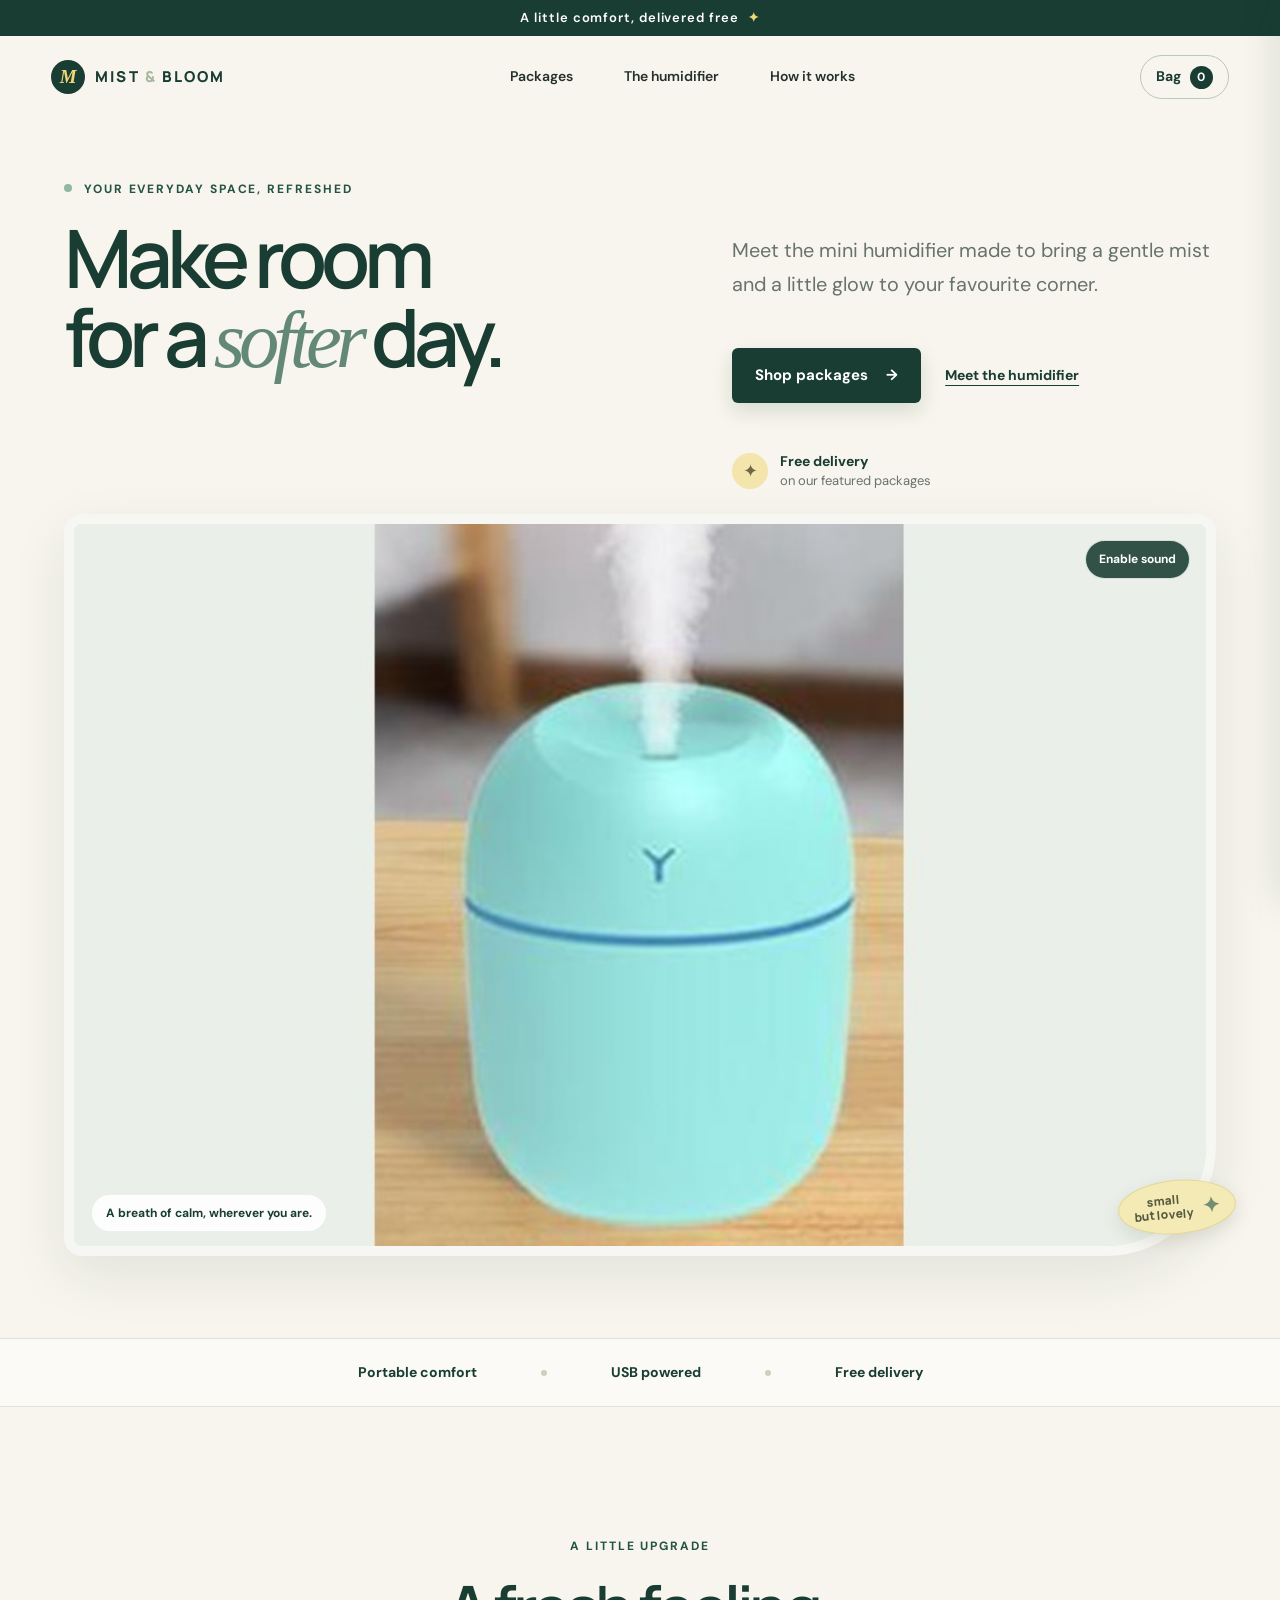
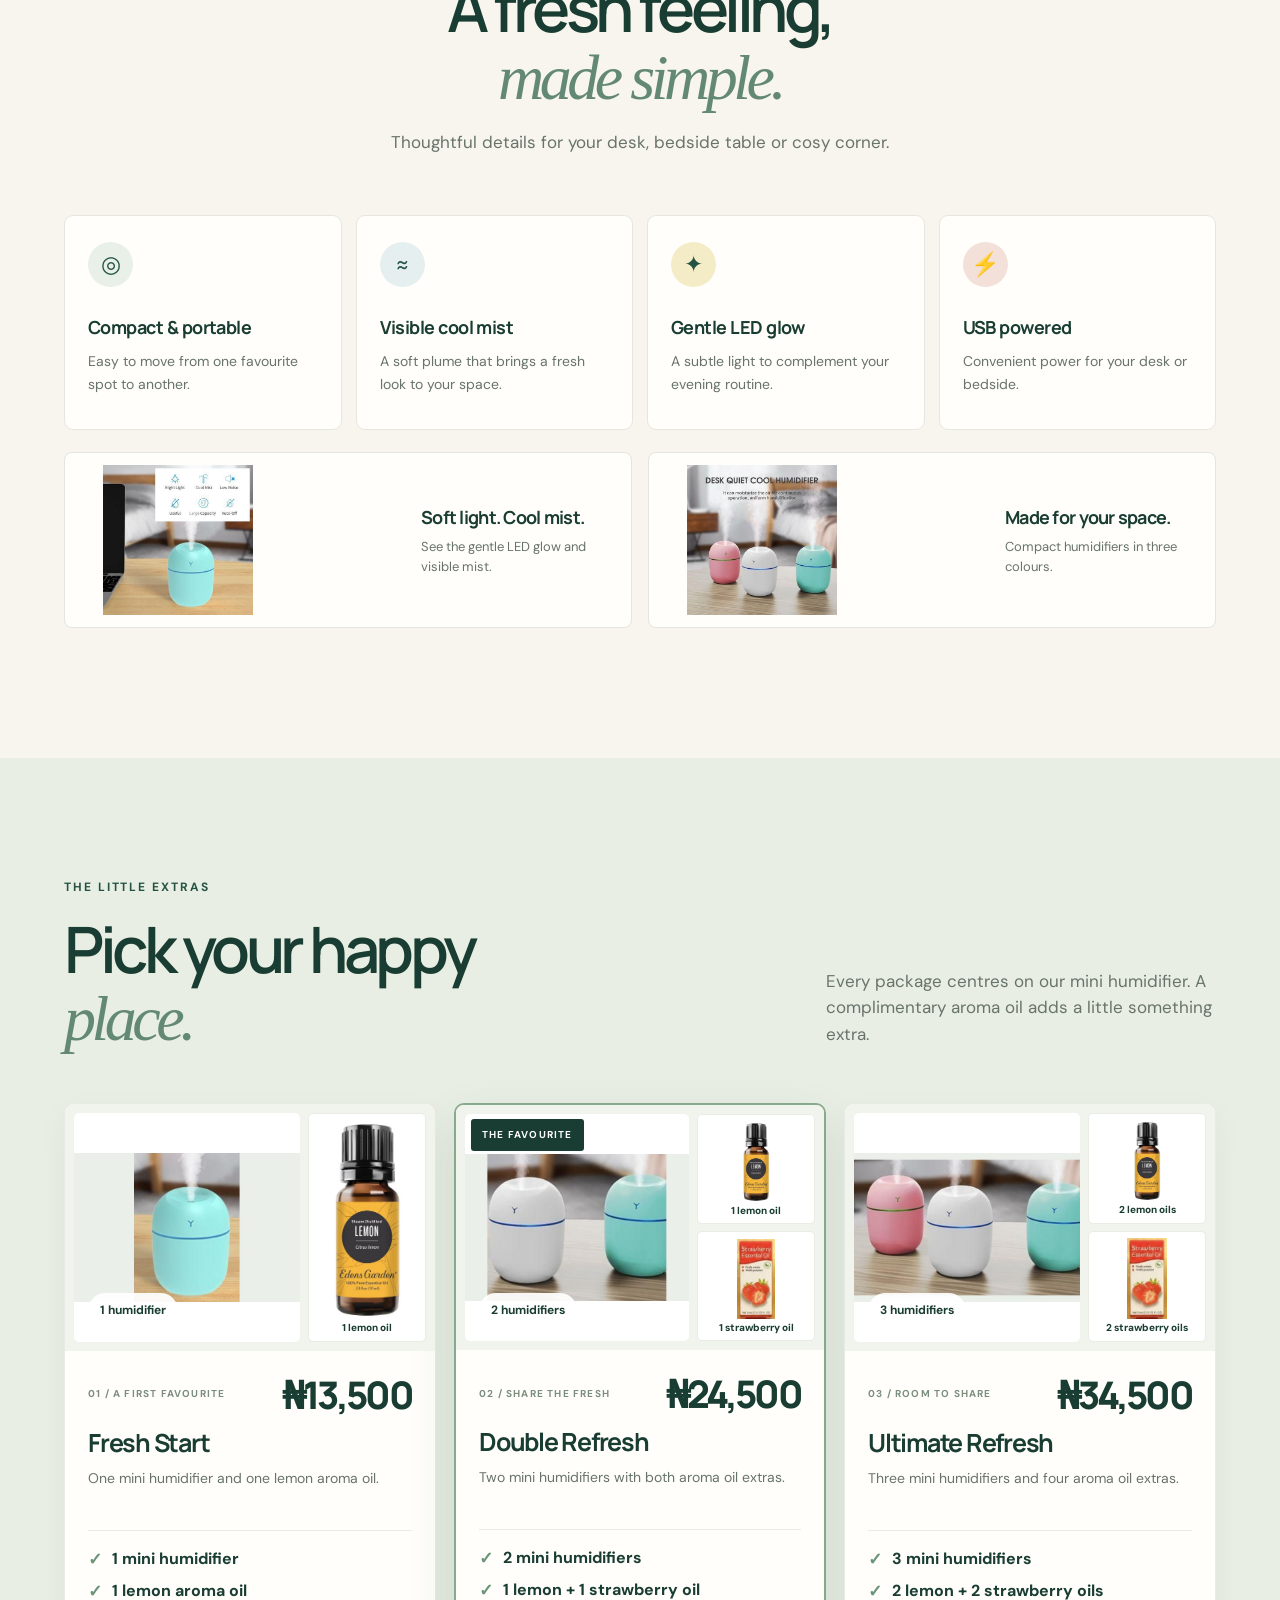
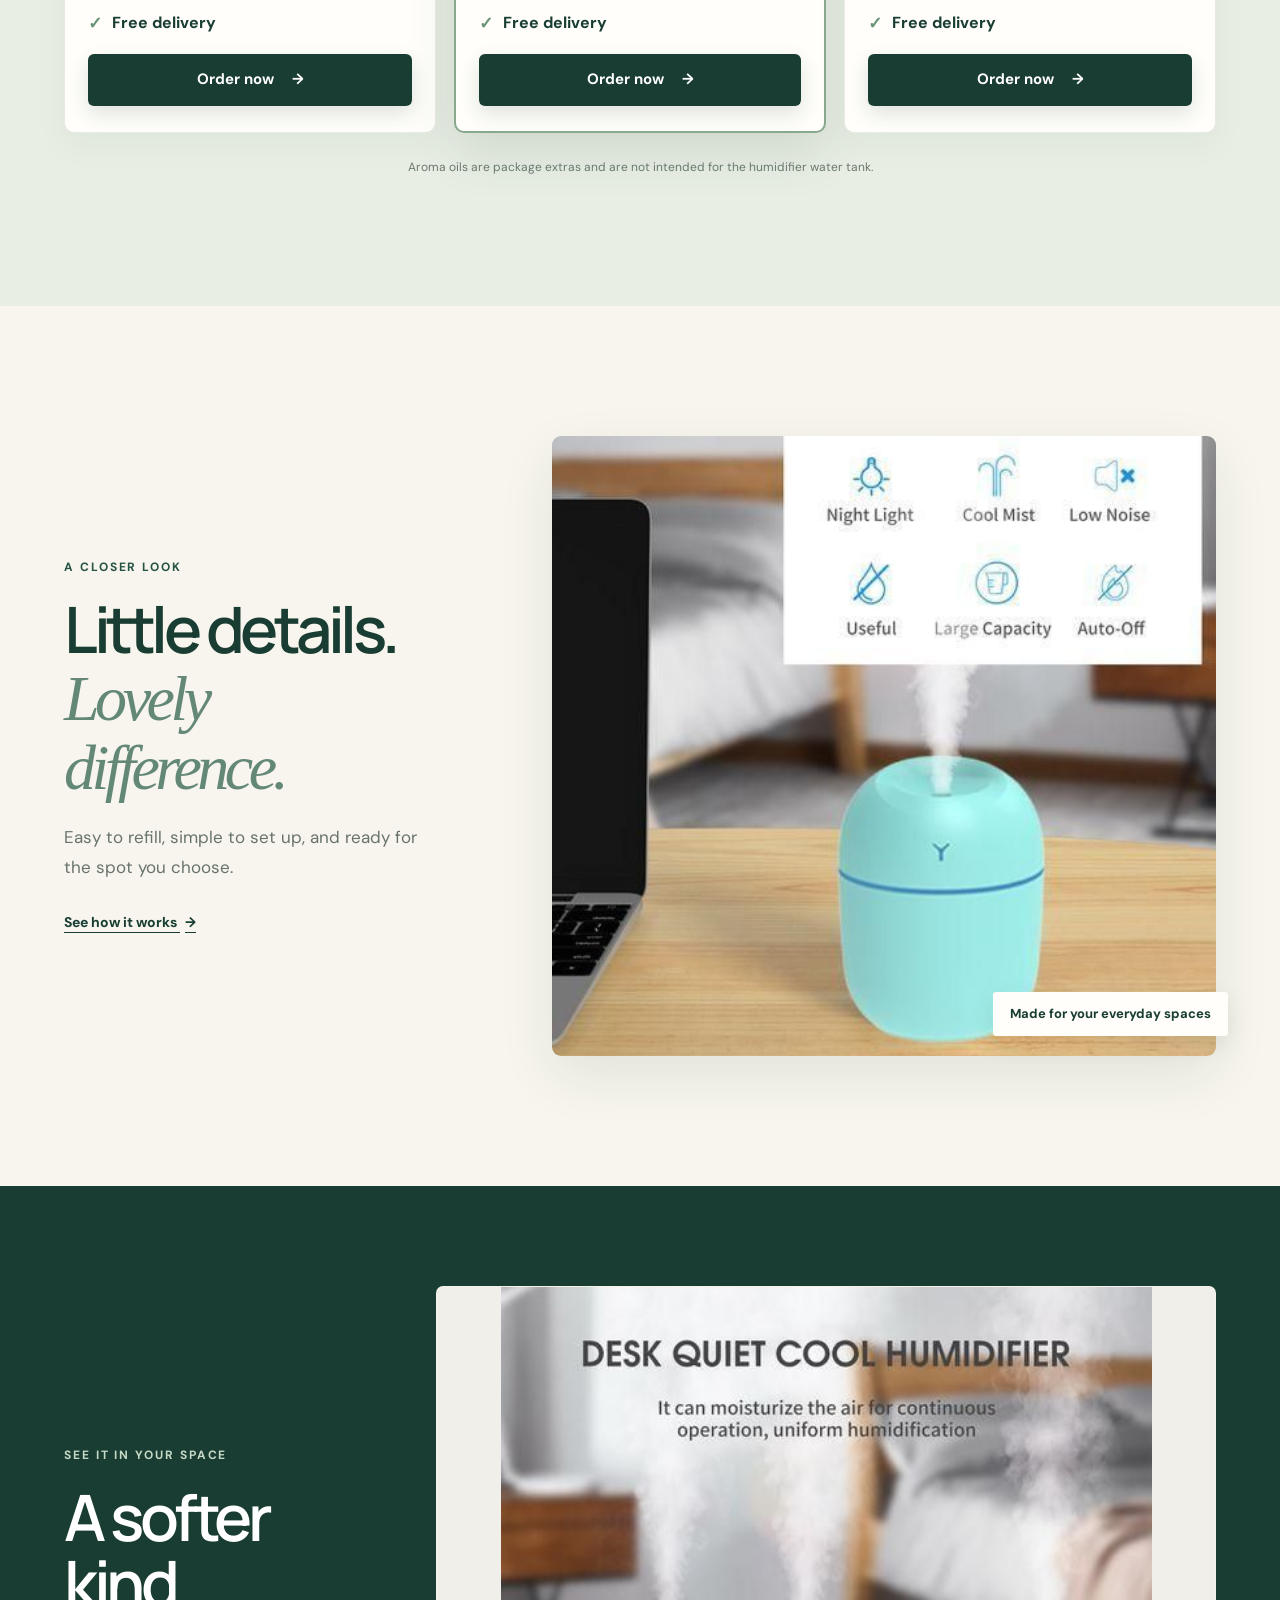
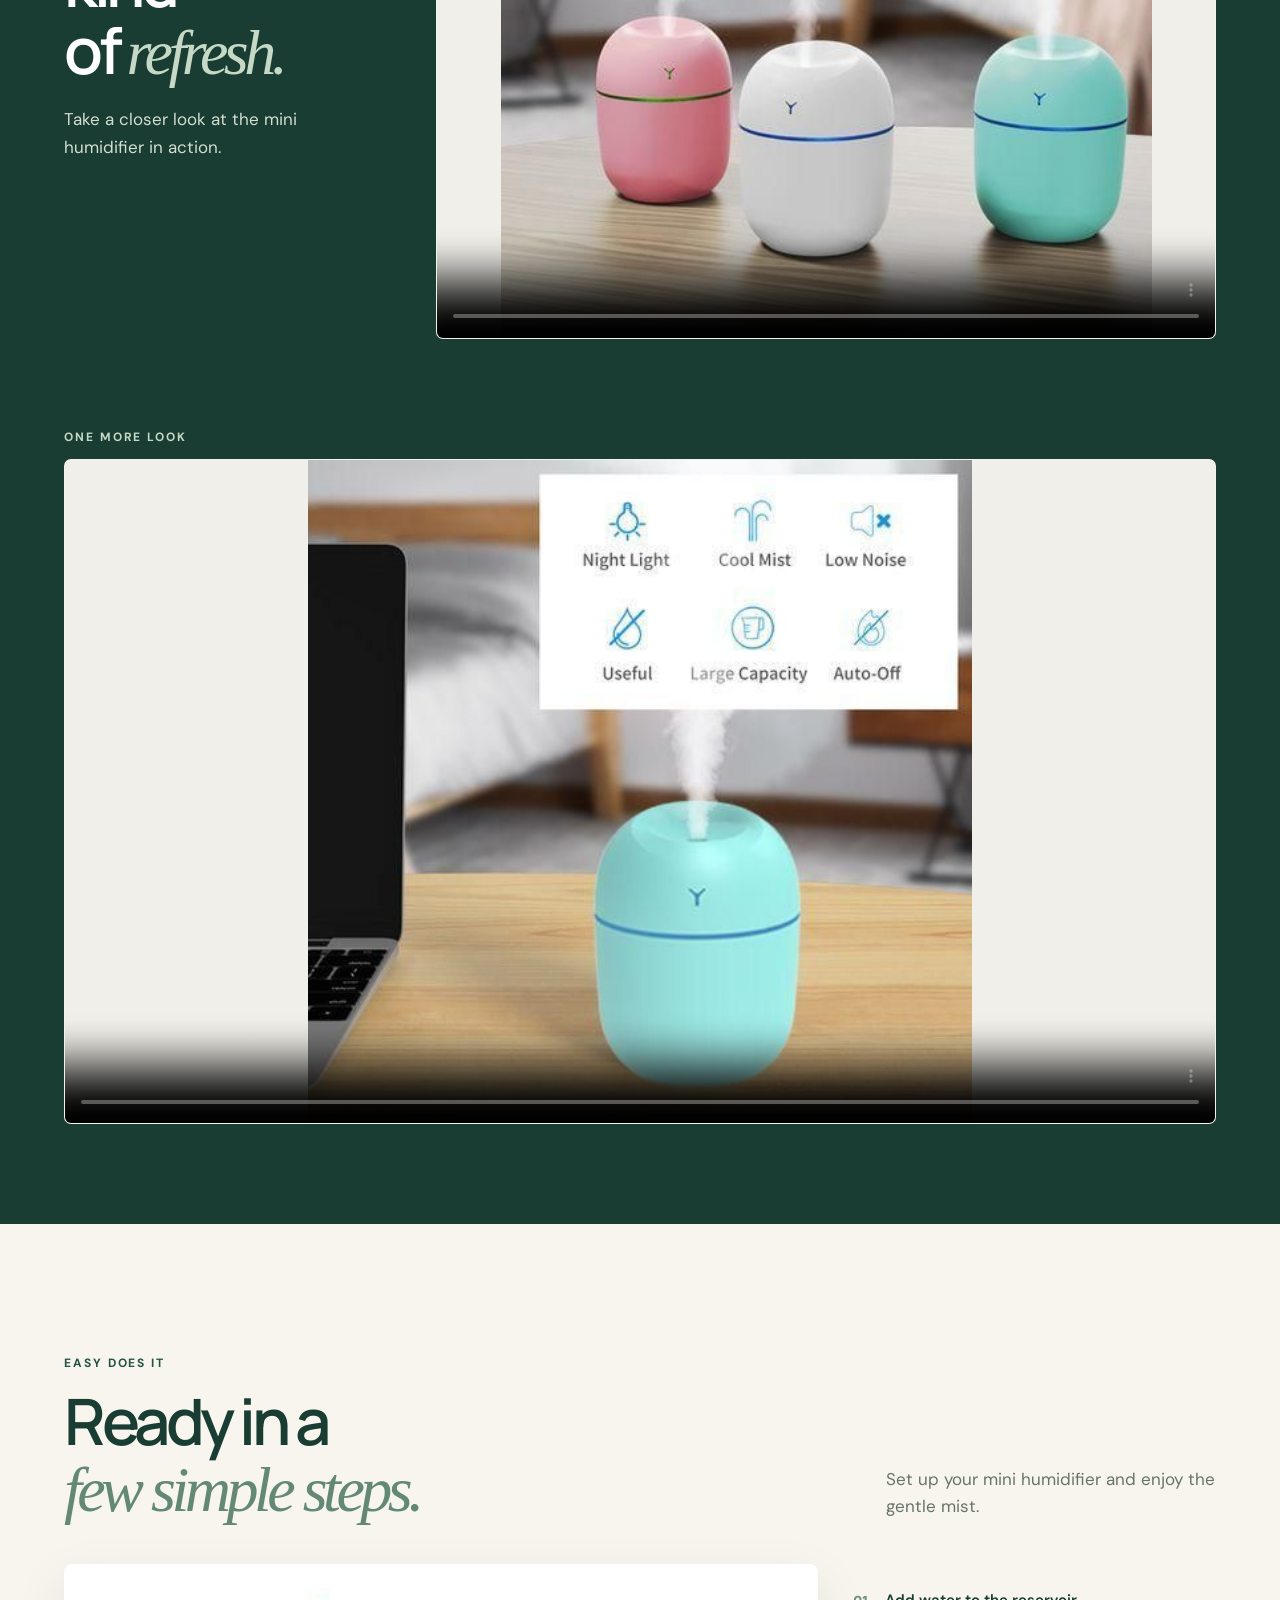
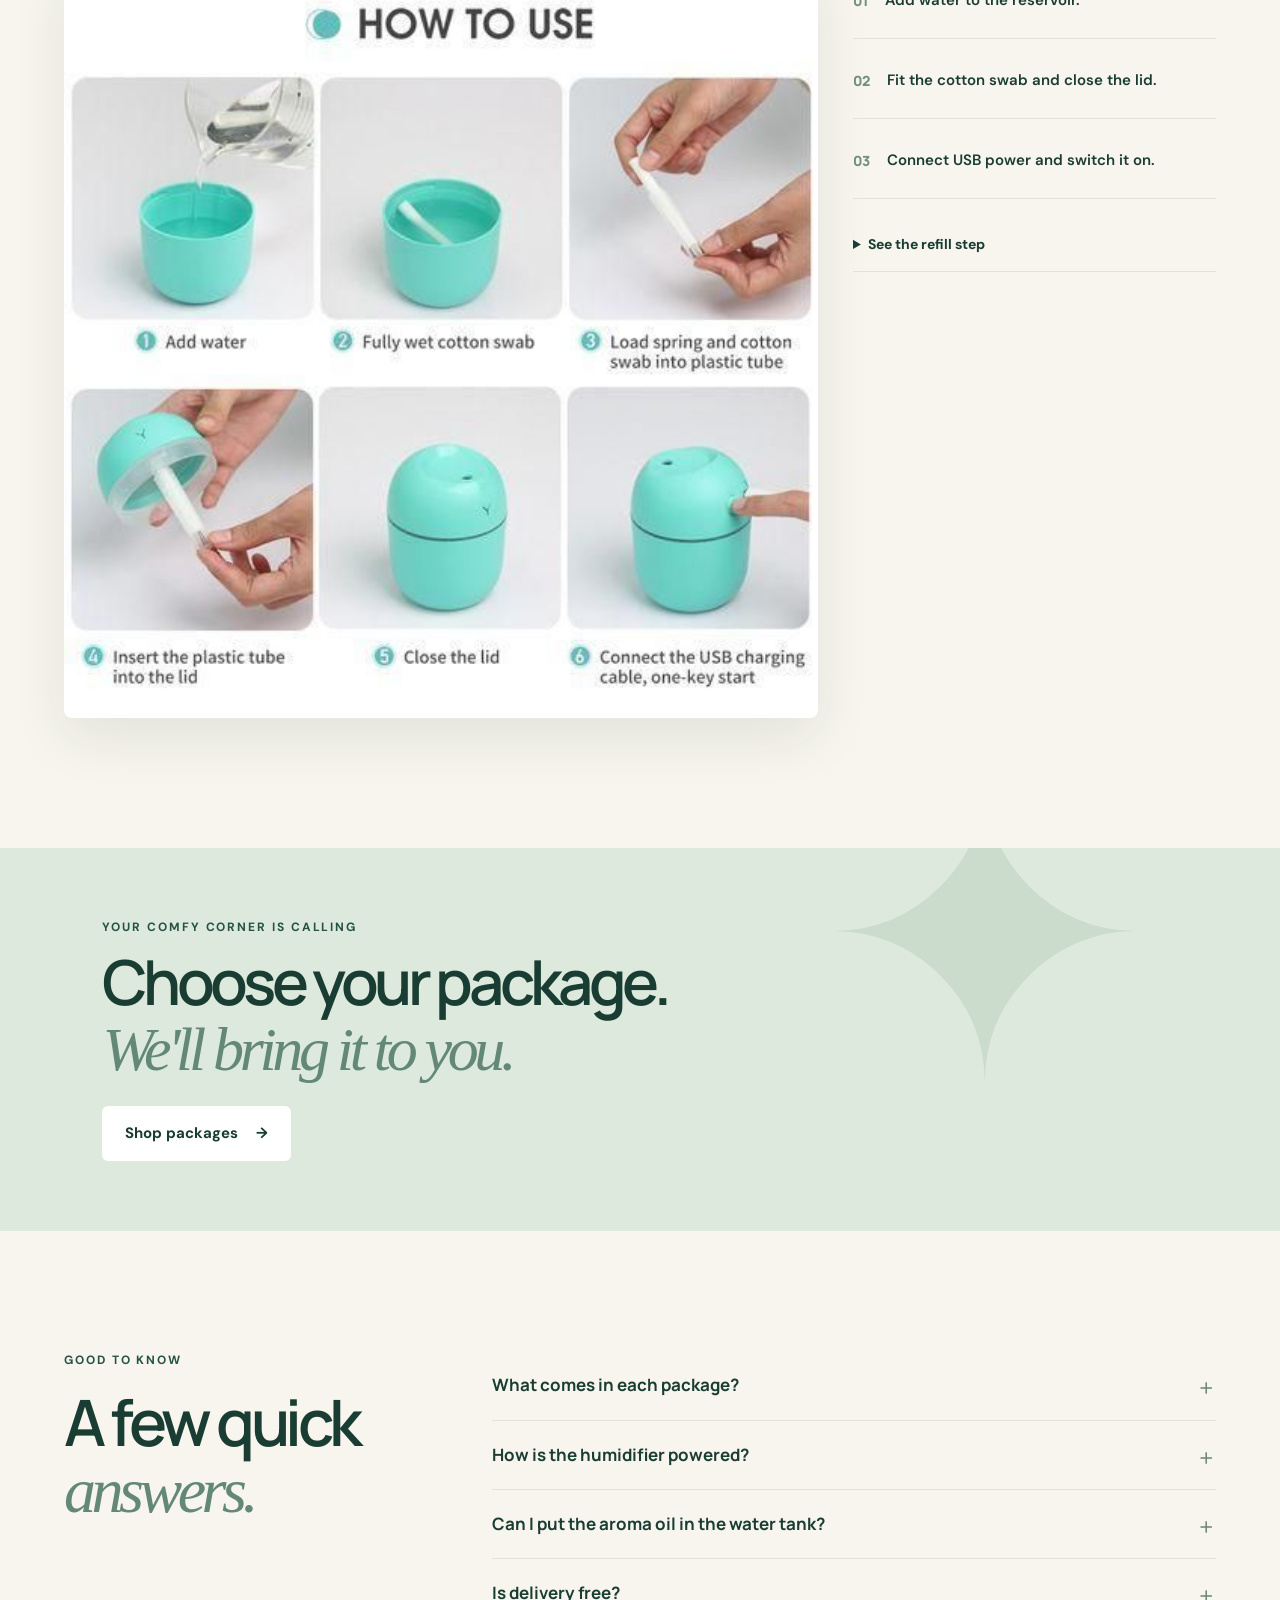
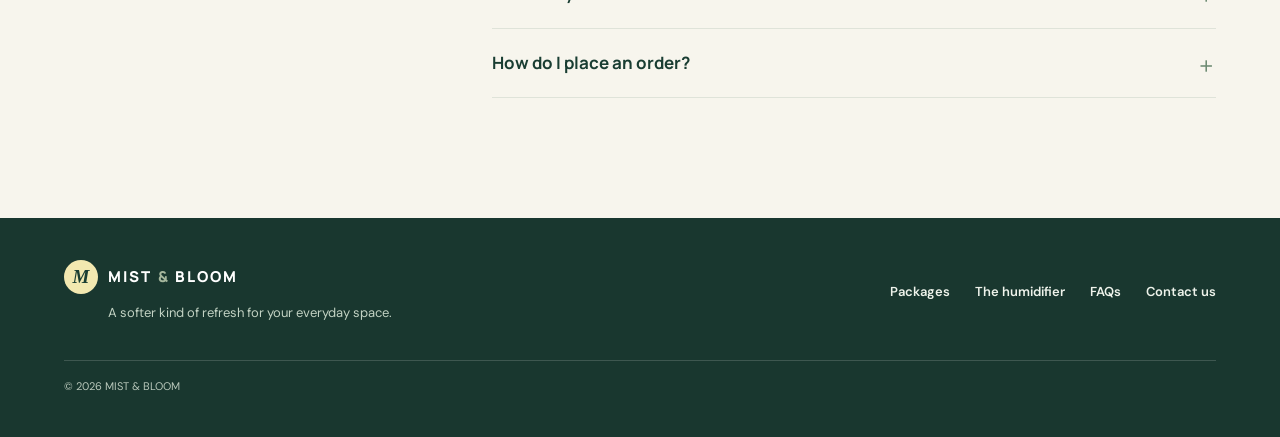
==== index.html @ 25296758 "update" ====
<!doctype html>
<html lang="en">
<head>
  <meta charset="utf-8">
  <meta name="viewport" content="width=device-width, initial-scale=1">
  <meta name="theme-color" content="#f7f5ed">
  <meta name="description" content="Bring a little more comfort to your space with the MIST & BLOOM portable mini humidifier. Free delivery on our featured packages.">
  <title>MIST & BLOOM | A softer kind of refresh</title>
  <link rel="preconnect" href="https://fonts.googleapis.com">
  <link rel="preconnect" href="https://fonts.gstatic.com" crossorigin>
  <link href="https://fonts.googleapis.com/css2?family=DM+Sans:wght@400;500;600;700&family=Manrope:wght@400;500;600;700;800&display=swap" rel="stylesheet">
  <link rel="stylesheet" href="style.css">
  <script src="script.js" defer></script>
</head>
<body>
  <div class="announcement">A little comfort, delivered free <span aria-hidden="true">&#10022;</span></div>
  <header class="site-header">
    <a class="brand" href="#home" aria-label="Mist and Bloom home"><span class="brand-mark" aria-hidden="true">M</span><span>MIST <i>&</i> BLOOM</span></a>
    <nav class="main-nav" aria-label="Main navigation">
      <a href="#packages">Packages</a><a href="#features">The humidifier</a><a href="#how-to">How it works</a>
    </nav>
    <button class="bag-button" type="button" data-open-cart aria-label="Open shopping bag">Bag <span class="bag-count">0</span></button>
  </header>

  <main id="home">
    <section class="hero section-wrap">
      <div class="hero-copy">
        <p class="eyebrow"><span class="eyebrow-dot"></span> YOUR EVERYDAY SPACE, REFRESHED</p>
        <h1>Make room<br>for a <em>softer</em> day.</h1>
        <p class="hero-lede">Meet the mini humidifier made to bring a gentle mist and a little glow to your favourite corner.</p>
        <div class="hero-actions"><a class="button button-dark" href="#packages">Shop packages <span aria-hidden="true">&#8594;</span></a><a class="text-link" href="#features">Meet the humidifier</a></div>
        <div class="hero-note"><span class="note-spark" aria-hidden="true">&#10022;</span><span><strong>Free delivery</strong><br>on our featured packages</span></div>
      </div>
      <div class="hero-media-wrap">
        <div class="video-frame hero-video-frame">
          <video class="hero-video" data-autoplay playsinline loop preload="metadata" poster="assets/products/package-one.jpg" aria-label="MIST and BLOOM mini humidifier in use">
            <source src="assets/products/humidifier.mp4" type="video/mp4">
          </video>
          <button class="sound-toggle" type="button" aria-label="Enable video sound" hidden>Enable sound</button>
          <span class="video-caption">A breath of calm, wherever you are.</span>
        </div>
        <div class="hero-stamp"><span>small<br>but lovely</span><b aria-hidden="true">&#10022;</b></div>
      </div>
    </section>

    <section class="trust-strip" aria-label="Store benefits"><span>Portable comfort</span><i></i><span>USB powered</span><i></i><span>Free delivery</span></section>

    <section class="section section-wrap benefits-section" id="features">
      <div class="section-heading"><p class="eyebrow">A LITTLE UPGRADE</p><h2>A fresh feeling,<br><em>made simple.</em></h2><p>Thoughtful details for your desk, bedside table or cosy corner.</p></div>
      <div class="benefit-grid">
        <article class="benefit-card"><span class="feature-icon" aria-hidden="true">&#9678;</span><h3>Compact & portable</h3><p>Easy to move from one favourite spot to another.</p></article>
        <article class="benefit-card"><span class="feature-icon mist-icon" aria-hidden="true">&#8776;</span><h3>Visible cool mist</h3><p>A soft plume that brings a fresh look to your space.</p></article>
        <article class="benefit-card"><span class="feature-icon" aria-hidden="true">&#10022;</span><h3>Gentle LED glow</h3><p>A subtle light to complement your evening routine.</p></article>
        <article class="benefit-card"><span class="feature-icon" aria-hidden="true">&#9889;</span><h3>USB powered</h3><p>Convenient power for your desk or bedside.</p></article>
      </div>
      <div class="feature-photo-grid">
        <figure class="feature-photo-card"><img src="assets/products/2.jpg" alt="Mini humidifier with night light and visible cool mist features" loading="lazy"><figcaption><strong>Soft light. Cool mist.</strong><span>See the gentle LED glow and visible mist.</span></figcaption></figure>
        <figure class="feature-photo-card"><img src="assets/products/5.jpg" alt="Three mini humidifiers in different colours producing mist" loading="lazy"><figcaption><strong>Made for your space.</strong><span>Compact humidifiers in three colours.</span></figcaption></figure>
      </div>
    </section>

    <section class="package-section" id="packages">
      <div class="section-wrap">
        <div class="package-heading"><div><p class="eyebrow">THE LITTLE EXTRAS</p><h2>Pick your happy<br><em>place.</em></h2></div><p>Every package centres on our mini humidifier. A complimentary aroma oil adds a little something extra.</p></div>
        <div class="package-grid">
          <article class="package-card">
            <div class="package-image bundle-visual bundle-fresh"><div class="humidifier-photo"><img src="assets/products/package-one.jpg" alt="One mini humidifier" loading="lazy"><span class="image-count">1 humidifier</span></div><div class="oil-extras"><figure class="oil-extra"><img src="assets/products/lemon-oil-crop.jpg" alt="Lemon aroma oil" loading="lazy"><figcaption>1 lemon oil</figcaption></figure></div></div>
            <div class="package-info"><div class="package-top"><span class="package-kicker">01 / A FIRST FAVOURITE</span><span class="package-price">&#8358;13,500</span></div><h3>Fresh Start</h3><p>One mini humidifier and one lemon aroma oil.</p><ul class="included-list"><li>1 mini humidifier</li><li>1 lemon aroma oil</li><li>Free delivery</li></ul><button class="button button-dark order-now" type="button" data-order="fresh">Order now <span aria-hidden="true">&#8594;</span></button></div>
          </article>
          <article class="package-card package-featured">
            <div class="package-image bundle-visual bundle-double"><div class="humidifier-photo"><img src="assets/products/package-two.jpg" alt="Two mini humidifiers" loading="lazy"><span class="image-count">2 humidifiers</span></div><div class="oil-extras"><figure class="oil-extra"><img src="assets/products/lemon-oil-crop.jpg" alt="Lemon aroma oil" loading="lazy"><figcaption>1 lemon oil</figcaption></figure><figure class="oil-extra"><img src="assets/products/strawberry-oil-crop.jpg" alt="Strawberry aroma oil" loading="lazy"><figcaption>1 strawberry oil</figcaption></figure></div><span class="popular-label">THE FAVOURITE</span></div>
            <div class="package-info"><div class="package-top"><span class="package-kicker">02 / SHARE THE FRESH</span><span class="package-price">&#8358;24,500</span></div><h3>Double Refresh</h3><p>Two mini humidifiers with both aroma oil extras.</p><ul class="included-list"><li>2 mini humidifiers</li><li>1 lemon + 1 strawberry oil</li><li>Free delivery</li></ul><button class="button button-dark order-now" type="button" data-order="double">Order now <span aria-hidden="true">&#8594;</span></button></div>
          </article>
          <article class="package-card">
            <div class="package-image bundle-visual bundle-ultimate"><div class="humidifier-photo"><img src="assets/products/package-three.jpg" alt="Three mini humidifiers" loading="lazy"><span class="image-count">3 humidifiers</span></div><div class="oil-extras"><figure class="oil-extra"><img src="assets/products/lemon-oil-crop.jpg" alt="Lemon aroma oil" loading="lazy"><figcaption>2 lemon oils</figcaption></figure><figure class="oil-extra"><img src="assets/products/strawberry-oil-crop.jpg" alt="Strawberry aroma oil" loading="lazy"><figcaption>2 strawberry oils</figcaption></figure></div></div>
            <div class="package-info"><div class="package-top"><span class="package-kicker">03 / ROOM TO SHARE</span><span class="package-price">&#8358;34,500</span></div><h3>Ultimate Refresh</h3><p>Three mini humidifiers and four aroma oil extras.</p><ul class="included-list"><li>3 mini humidifiers</li><li>2 lemon + 2 strawberry oils</li><li>Free delivery</li></ul><button class="button button-dark order-now" type="button" data-order="ultimate">Order now <span aria-hidden="true">&#8594;</span></button></div>
          </article>
        </div>
        <p class="package-footnote">Aroma oils are package extras and are not intended for the humidifier water tank.</p>
      </div>
    </section>

    <section class="showcase-section section-wrap">
      <div class="showcase-copy"><p class="eyebrow">A CLOSER LOOK</p><h2>Little details.<br><em>Lovely difference.</em></h2><p>Easy to refill, simple to set up, and ready for the spot you choose.</p><a href="#how-to" class="text-link">See how it works <span aria-hidden="true">&#8594;</span></a></div>
      <figure class="showcase-photo"><img src="assets/products/2.jpg" alt="Mini humidifier producing a gentle mist on a desk" loading="lazy"><figcaption>Made for your everyday spaces</figcaption></figure>
    </section>

    <section class="video-section">
      <div class="section-wrap video-section-inner"><div class="video-section-copy"><p class="eyebrow">SEE IT IN YOUR SPACE</p><h2>A softer kind<br>of <em>refresh.</em></h2><p>Take a closer look at the mini humidifier in action.</p></div><div class="video-frame demo-frame"><video data-autoplay playsinline controls preload="metadata" poster="assets/products/5.jpg" aria-label="Mini humidifier demonstration"><source src="assets/products/humid2.mp4" type="video/mp4"></video><button class="sound-toggle" type="button" aria-label="Enable video sound" hidden>Enable sound</button></div>
        <div class="video-extra"><p class="eyebrow">ONE MORE LOOK</p><div class="video-frame extra-demo-frame"><video data-autoplay playsinline controls preload="metadata" poster="assets/products/2.jpg" aria-label="Another view of the mini humidifier"><source src="assets/products/humid3.mp4" type="video/mp4"></video><button class="sound-toggle" type="button" aria-label="Enable video sound" hidden>Enable sound</button></div></div>
      </div>
    </section>

    <section class="how-section section-wrap" id="how-to">
      <div class="how-heading"><p class="eyebrow">EASY DOES IT</p><h2>Ready in a<br><em>few simple steps.</em></h2><p>Set up your mini humidifier and enjoy the gentle mist.</p></div>
      <div class="how-content"><img src="assets/products/7.jpg" alt="Illustrated steps for filling and setting up the mini humidifier" loading="lazy"><div class="how-notes"><div><span>01</span><p>Add water to the reservoir.</p></div><div><span>02</span><p>Fit the cotton swab and close the lid.</p></div><div><span>03</span><p>Connect USB power and switch it on.</p></div><details><summary>See the refill step</summary><img src="assets/products/4.jpg" alt="Pouring water into the humidifier reservoir" loading="lazy"></details></div></div>
    </section>

    <section class="last-call"><div><p class="eyebrow">YOUR COMFY CORNER IS CALLING</p><h2>Choose your package.<br><em>We'll bring it to you.</em></h2><a class="button button-light" href="#packages">Shop packages <span aria-hidden="true">&#8594;</span></a></div><span class="last-call-flower" aria-hidden="true">&#10022;</span></section>

    <section class="faq-section section-wrap" id="faq"><div class="faq-heading"><p class="eyebrow">GOOD TO KNOW</p><h2>A few quick<br><em>answers.</em></h2></div><div class="faq-list">
      <details><summary>What comes in each package?</summary><p>Each package includes the number of mini humidifiers and aroma oil extras listed with that offer.</p></details>
      <details><summary>How is the humidifier powered?</summary><p>The mini humidifier is USB powered. Use a compatible USB power source.</p></details>
      <details><summary>Can I put the aroma oil in the water tank?</summary><p>The oils are package extras. We have not confirmed that they are compatible with the humidifier tank, so do not add them to its water.</p></details>
      <details><summary>Is delivery free?</summary><p>Yes. Delivery is free for these packages. We will contact you to confirm your address and delivery arrangements.</p></details>
      <details><summary>How do I place an order?</summary><p>Choose a package, fill in the short order form and submit. Your email app will open a pre-filled message; press Send to email the order details to us.</p></details>
    </div></section>
  </main>

  <footer class="site-footer"><a class="brand footer-brand" href="#home"><span class="brand-mark" aria-hidden="true">M</span><span>MIST <i>&</i> BLOOM</span></a><p>A softer kind of refresh for your everyday space.</p><div class="footer-links"><a href="#packages">Packages</a><a href="#features">The humidifier</a><a href="#faq">FAQs</a><a href="mailto:abolarinwaibraheem@gmail.com">Contact us</a></div><small>&copy; <span id="year"></span> MIST & BLOOM</small></footer>

  <div class="drawer-backdrop" data-close-cart hidden></div>
  <aside class="cart-drawer" aria-labelledby="cart-title" aria-hidden="true">
    <div class="drawer-head"><div><p class="eyebrow">YOUR PICKS</p><h2 id="cart-title">Your bag</h2></div><button class="icon-button" type="button" data-close-cart aria-label="Close bag">&#10005;</button></div>
    <div class="cart-items" aria-live="polite"></div>
    <div class="empty-cart"><p>Your bag is ready for a little refresh.</p><a href="#packages" class="text-link" data-close-cart>Explore packages <span aria-hidden="true">&#8594;</span></a></div>
    <div class="cart-bottom"><div class="cart-total"><span>Subtotal</span><strong class="cart-subtotal">&#8358;0</strong></div><p>Free delivery on all packages.</p><button class="button button-dark checkout-button" type="button">Continue to order <span aria-hidden="true">&#8594;</span></button></div>
  </aside>

  <dialog class="checkout-dialog" aria-labelledby="checkout-title"><button class="icon-button dialog-close" type="button" data-close-checkout aria-label="Close order form">&#10005;</button>
    <div class="checkout-intro"><p class="eyebrow">JUST A FEW DETAILS</p><h2 id="checkout-title">Let's get it<br><em>to your door.</em></h2><p class="checkout-summary">Your selected packages will appear here.</p><p class="free-delivery-note">Free delivery</p></div>
    <form class="order-form">
      <div class="form-grid">
        <label>Full name<input name="name" autocomplete="name" required></label>
        <label>WhatsApp number<input name="whatsapp" type="tel" autocomplete="tel" inputmode="tel" required></label>
        <label>Alternative call number<input name="phone" type="tel" inputmode="tel" required></label>
        <label>State<input name="state" autocomplete="address-level1" required></label>
        <label class="full-field">Full delivery address<textarea name="address" rows="3" autocomplete="street-address" required></textarea></label>
        <label class="full-field">Preferred receiving date<select name="date" required><option value="">Choose a date</option></select></label>
      </div>
      <p class="form-note">Your date is a request. We'll contact you to confirm delivery arrangements.</p>
      <p class="form-error" role="alert"></p>
      <button class="button button-dark submit-order" type="submit">Submit order request <span aria-hidden="true">&#8594;</span></button>
      <p class="mail-note">Submitting opens a ready-to-send email to MIST & BLOOM.</p>
    </form>
    <div class="order-ready" hidden><span class="ready-mark" aria-hidden="true">&#10003;</span><h2>One last step.</h2><p>Your email app should open with your order details. Press <strong>Send</strong> to email your request to us.</p><a class="button button-dark email-fallback" href="mailto:abolarinwaibraheem@gmail.com">Open email draft</a><button class="text-button" type="button" data-close-checkout>Back to the store</button></div>
  </dialog>
</body>
</html>
---- style.css ----
:root {
  --cream: #f7f5ed;
  --paper: #fffefa;
  --forest: #193d32;
  --forest-2: #245344;
  --sage: #dce9dc;
  --mint: #e8f0e8;
  --lemon: #f0d878;
  --pink: #edb6a7;
  --ink: #24312b;
  --muted: #68736c;
  --line: #dfe3d9;
  --shadow: 0 20px 55px rgba(29, 53, 42, .09);
  --sans: "DM Sans", Arial, sans-serif;
  --display: "Manrope", "DM Sans", Arial, sans-serif;
}

* { box-sizing: border-box; }
html { scroll-behavior: smooth; scroll-padding-top: 86px; }
body { margin: 0; background: var(--cream); color: var(--ink); font-family: var(--sans); font-size: 17px; line-height: 1.55; -webkit-font-smoothing: antialiased; }
body.drawer-open, body.dialog-open { overflow: hidden; }
img, video { display: block; max-width: 100%; }
button, input, textarea, select { font: inherit; }
button, a { -webkit-tap-highlight-color: transparent; }
a { color: inherit; }
.section-wrap { width: min(1440px, calc(100% - 10vw)); margin-inline: auto; }
.announcement { min-height: 36px; display: flex; align-items: center; justify-content: center; gap: 9px; padding: 7px 16px; background: var(--forest); color: white; text-align: center; font-size: 13px; font-weight: 600; letter-spacing: .07em; }
.announcement span { color: var(--lemon); }
.site-header { width: min(1600px, calc(100% - 8vw)); min-height: 82px; margin: auto; display: flex; align-items: center; justify-content: space-between; gap: 30px; }
.brand { display: inline-flex; align-items: center; gap: 10px; color: var(--forest); font-family: var(--display); font-size: 15px; font-weight: 800; letter-spacing: .14em; text-decoration: none; white-space: nowrap; }
.brand i { color: #a5b79d; font-style: normal; }
.brand-mark { display: grid; place-items: center; width: 34px; aspect-ratio: 1; border-radius: 50%; background: var(--forest); color: var(--lemon); font-family: Georgia, serif; font-size: 19px; font-style: italic; letter-spacing: 0; }
.main-nav { display: flex; align-items: center; gap: clamp(20px, 4vw, 56px); }
.main-nav a, .footer-links a { color: var(--ink); font-size: 14px; font-weight: 600; text-decoration: none; transition: color .2s ease; }
.main-nav a:hover, .footer-links a:hover { color: var(--forest-2); }
.bag-button { display: inline-flex; align-items: center; gap: 9px; min-height: 44px; border: 1px solid #bac9b9; border-radius: 999px; padding: 0 15px; background: transparent; color: var(--forest); font-size: 14px; font-weight: 700; cursor: pointer; }
.bag-count { min-width: 23px; height: 23px; display: grid; place-items: center; border-radius: 50%; background: var(--forest); color: white; font-size: 12px; }

.hero { position: relative; min-height: 0; padding-block: 50px 82px; display: grid; grid-template-columns: 1fr; align-items: start; gap: 24px; }
.hero-copy { position: relative; z-index: 1; display: grid; grid-template-columns: 1.1fr .9fr; align-items: end; column-gap: clamp(35px, 6vw, 90px); padding-block: 12px 0; }
.hero-copy .eyebrow { grid-column: 1 / -1; grid-row: 1; }
.hero-copy h1 { grid-column: 1; grid-row: 2 / span 2; }
.hero-copy .hero-lede { grid-column: 2; grid-row: 2; }
.hero-copy .hero-actions { grid-column: 2; grid-row: 3; }
.hero-copy .hero-note { grid-column: 2; grid-row: 4; }
.eyebrow { margin: 0 0 19px; color: var(--forest-2); font-size: 12px; font-weight: 700; letter-spacing: .16em; }
.eyebrow-dot { display: inline-block; width: 8px; height: 8px; margin-right: 7px; border-radius: 50%; background: #91b7a0; vertical-align: 1px; }
h1, h2, h3, p { margin-top: 0; }
h1, h2, h3 { color: var(--forest); font-family: var(--display); }
h1 { margin-bottom: 23px; font-size: clamp(52px, 6.3vw, 90px); font-weight: 600; letter-spacing: -.075em; line-height: .99; }
h1 em, h2 em { color: #638875; font-family: Georgia, "Times New Roman", serif; font-weight: 400; }
.hero-lede { max-width: 490px; margin-bottom: 30px; color: var(--muted); font-size: clamp(17px, 1.55vw, 20px); line-height: 1.7; }
.hero-actions { display: flex; flex-wrap: wrap; align-items: center; gap: 24px; }
.button { min-height: 55px; display: inline-flex; align-items: center; justify-content: center; gap: 18px; border: 0; border-radius: 6px; padding: 0 23px; font-size: 15px; font-weight: 700; text-align: center; text-decoration: none; cursor: pointer; transition: transform .2s ease, background .2s ease, box-shadow .2s ease; }
.button:hover { transform: translateY(-2px); }
.button-dark { background: var(--forest); color: white; box-shadow: 0 8px 20px rgba(25, 61, 50, .14); }
.button-dark:hover { background: #275c49; box-shadow: 0 12px 24px rgba(25, 61, 50, .2); }
.button-light { background: white; color: var(--forest); }
.text-link { color: var(--forest); font-size: 14px; font-weight: 700; text-decoration-thickness: 1px; text-underline-offset: 5px; }
.text-link span { margin-left: 5px; }
.hero-note { display: flex; align-items: center; gap: 12px; margin-top: 49px; color: var(--muted); font-size: 13px; line-height: 1.4; }
.hero-note strong { color: var(--forest); font-size: 14px; }
.note-spark { width: 36px; aspect-ratio: 1; display: grid; place-items: center; border-radius: 50%; background: #f3e5ab; color: #6e6942; font-size: 18px; }
.hero-media-wrap { position: relative; min-width: 0; }
.video-frame { position: relative; overflow: hidden; background: #e2e7dd; }
.hero-video-frame { width: 100%; height: clamp(460px, 58vw, 780px); border: 10px solid rgba(255,255,255,.64); border-radius: 18px 18px 110px 18px; background: #e7e8dd; box-shadow: var(--shadow); }
.hero-video-frame video { width: 100%; height: 100%; object-fit: cover; object-position: center; background: #e6e9e0; }
.video-caption { position: absolute; right: 18px; bottom: 15px; left: 18px; width: fit-content; padding: 8px 13px; border: 1px solid rgba(255,255,255,.5); border-radius: 999px; background: rgba(255,255,255,.85); color: var(--forest); font-size: 12px; font-weight: 700; backdrop-filter: blur(8px); }
.sound-toggle { position: absolute; right: 16px; top: 16px; z-index: 2; border: 1px solid rgba(255,255,255,.8); border-radius: 999px; padding: 9px 13px; background: rgba(25,61,50,.88); color: white; font-size: 12px; font-weight: 700; cursor: pointer; }
.sound-toggle[hidden] { display: none; }
.hero-stamp { position: absolute; right: -20px; bottom: 23px; display: flex; align-items: center; gap: 9px; padding: 12px 15px; transform: rotate(-5deg); border: 1px solid #e4d894; border-radius: 50%; background: #f4eab5; color: #585b3e; box-shadow: 0 6px 18px rgba(58,63,42,.13); font-family: var(--display); font-size: 12px; font-weight: 800; line-height: 1.15; text-align: center; }
.hero-stamp b { color: #758e73; font-size: 21px; }
.trust-strip { min-height: 69px; display: flex; align-items: center; justify-content: center; gap: clamp(19px, 5vw, 70px); border-block: 1px solid var(--line); background: #fbfaf6; color: var(--forest); font-size: 14px; font-weight: 700; }
.trust-strip i { width: 6px; height: 6px; border-radius: 50%; background: #c7d4bd; }

.section { padding-block: 130px; }
.section-heading { max-width: 700px; margin: 0 auto 60px; text-align: center; }
.section-heading h2, .package-heading h2, .showcase-copy h2, .video-section-copy h2, .how-heading h2, .last-call h2, .faq-heading h2 { margin-bottom: 18px; font-size: clamp(39px, 5vw, 66px); font-weight: 600; letter-spacing: -.07em; line-height: 1.04; }
.section-heading > p:last-child, .package-heading > p, .showcase-copy > p:not(.eyebrow), .video-section-copy > p:not(.eyebrow), .how-heading > p:not(.eyebrow) { color: var(--muted); font-size: 17px; }
.benefit-grid { display: grid; grid-template-columns: repeat(4, 1fr); gap: 14px; }
.benefit-card { min-height: 215px; padding: 26px 23px; border: 1px solid #e5e7df; border-radius: 9px; background: var(--paper); }
.feature-icon { width: 45px; aspect-ratio: 1; display: grid; place-items: center; margin-bottom: 27px; border-radius: 50%; background: var(--mint); color: var(--forest-2); font-size: 23px; }
.benefit-card:nth-child(2) .feature-icon { background: #e6eff0; }
.benefit-card:nth-child(3) .feature-icon { background: #f4ecc7; }
.benefit-card:nth-child(4) .feature-icon { background: #f3e0d9; }
.benefit-card h3 { margin-bottom: 8px; font-size: 18px; letter-spacing: -.03em; }
.benefit-card p { margin-bottom: 0; color: var(--muted); font-size: 14px; line-height: 1.6; }
.feature-photo-grid { display: grid; grid-template-columns: 1fr 1fr; gap: 16px; margin-top: 22px; }
.feature-photo-card { position: relative; display: grid; grid-template-columns: minmax(0, 1fr) auto; align-items: center; gap: 20px; min-width: 0; margin: 0; overflow: hidden; border: 1px solid #e3e7df; border-radius: 8px; padding: 12px 20px; background: var(--paper); }
.feature-photo-card img { width: clamp(100px, 15vw, 185px); height: 150px; object-fit: contain; }
.feature-photo-card figcaption { display: grid; gap: 5px; color: var(--forest); }
.feature-photo-card figcaption strong { font-family: var(--display); font-size: 18px; letter-spacing: -.04em; }
.feature-photo-card figcaption span { max-width: 190px; color: var(--muted); font-size: 13px; }

.package-section { padding-block: 120px 130px; background: #e8eee4; }
.package-heading { display: flex; align-items: end; justify-content: space-between; gap: 40px; margin-bottom: 51px; }
.package-heading h2 { margin-bottom: 0; }
.package-heading > p { max-width: 390px; margin: 0 0 5px; }
.package-grid { display: grid; grid-template-columns: repeat(3, minmax(0, 1fr)); align-items: stretch; gap: 18px; }
.package-card { min-width: 0; overflow: hidden; border: 1px solid rgba(39,74,55,.11); border-radius: 10px; background: var(--paper); box-shadow: 0 12px 35px rgba(30,55,40,.045); }
.package-featured { border: 2px solid #89a98f; box-shadow: 0 20px 48px rgba(43,78,52,.13); }
.package-image { position: relative; height: auto; aspect-ratio: 16 / 9; overflow: hidden; background: #f1f3ed; }
.package-image picture, .package-image img { width: 100%; height: 100%; }
.package-image picture { display: block; }
.package-image img { object-fit: cover; transition: transform .35s ease; }
.package-card:hover .package-image img { transform: scale(1.02); }
.image-count { position: absolute; bottom: 14px; left: 14px; border-radius: 999px; padding: 8px 12px; background: rgba(255,255,255,.93); color: var(--forest); font-size: 12px; font-weight: 700; }
.popular-label { position: absolute; top: 14px; right: 14px; border-radius: 3px; padding: 8px 11px; background: var(--forest); color: white; font-size: 10px; font-weight: 700; letter-spacing: .12em; }
.package-info { padding: 24px 23px 25px; }
.package-top { display: flex; align-items: center; justify-content: space-between; gap: 12px; }
.package-kicker { color: #7b8d7e; font-size: 10px; font-weight: 700; letter-spacing: .12em; }
.package-price { color: var(--forest); font-family: var(--display); font-size: clamp(30px, 3vw, 38px); font-weight: 800; letter-spacing: -.07em; line-height: 1; white-space: nowrap; }
.package-info h3 { margin: 11px 0 5px; font-size: 25px; letter-spacing: -.05em; }
.package-info > p { min-height: 48px; margin-bottom: 14px; color: var(--muted); font-size: 14px; }
.included-list { display: grid; gap: 9px; margin: 0 0 20px; padding: 16px 0 0; border-top: 1px solid #e9ece6; list-style: none; }
.included-list li { position: relative; padding-left: 24px; color: var(--forest); font-size: 16px; font-weight: 700; line-height: 1.45; }
.included-list li::before { position: absolute; left: 0; color: #6a9478; content: "\2713"; font-size: 17px; font-weight: 800; }
.bundle-visual { display: grid; grid-template-columns: minmax(0, 1fr) 118px; gap: 8px; aspect-ratio: 1.5 / 1; padding: 9px; background: #f1f3ed; }
.humidifier-photo { position: relative; min-width: 0; min-height: 0; display: grid; place-items: center; overflow: hidden; border-radius: 5px; background: #fff; }
.humidifier-photo > img { width: 100%; height: 100%; padding: 0; object-fit: contain; }
.oil-extras { min-width: 0; min-height: 0; display: grid; grid-auto-rows: minmax(0, 1fr); gap: 7px; }
.oil-extra { min-width: 0; min-height: 0; display: flex; flex-direction: column; align-items: center; justify-content: center; gap: 3px; margin: 0; overflow: hidden; border: 1px solid #e8ece5; border-radius: 5px; padding: 5px; background: white; }
.oil-extra > img { width: 100%; height: calc(100% - 18px); min-height: 0; padding: 0; object-fit: contain; }
.oil-extra figcaption { color: var(--forest); font-size: 10px; font-weight: 800; line-height: 1.2; text-align: center; }
.bundle-double .popular-label { top: 14px; right: auto; left: 15px; }
.order-now { width: 100%; min-height: 52px; }
.package-footnote { margin: 25px 0 0; color: #6c786d; font-size: 12px; text-align: center; }

.showcase-section { display: grid; grid-template-columns: .72fr 1.28fr; align-items: center; gap: clamp(40px, 9vw, 130px); padding-block: 130px; }
.showcase-copy { max-width: 420px; }
.showcase-copy h2 { margin-bottom: 20px; }
.showcase-copy > p:not(.eyebrow) { margin-bottom: 25px; line-height: 1.8; }
.showcase-photo { position: relative; margin: 0; }
.showcase-photo img { width: 100%; max-height: 620px; border-radius: 9px; object-fit: cover; box-shadow: var(--shadow); }
.showcase-photo figcaption { position: absolute; right: -12px; bottom: 20px; border-radius: 3px; padding: 12px 17px; background: var(--paper); color: var(--forest); font-size: 13px; font-weight: 700; box-shadow: 0 8px 25px rgba(28,56,41,.1); }

.video-section { padding-block: 100px; background: var(--forest); color: white; }
.video-section-inner { display: grid; grid-template-columns: .55fr 1.45fr; align-items: center; gap: clamp(35px, 6vw, 90px); }
.video-section-copy .eyebrow { color: #c6d9c6; }
.video-section-copy h2 { color: white; }
.video-section-copy h2 em { color: #c6d9c6; }
.video-section-copy > p:not(.eyebrow) { max-width: 310px; color: #d3ded3; line-height: 1.7; }
.demo-frame { width: 100%; height: clamp(390px, 51vw, 700px); border: 1px solid rgba(255,255,255,.17); border-radius: 7px; background: #f0efe9; }
.demo-frame video { width: 100%; height: 100%; object-fit: contain; }
.video-extra { grid-column: 1 / -1; margin-top: 12px; }
.video-extra .eyebrow { margin-bottom: 12px; color: #c6d9c6; }
.extra-demo-frame { width: 100%; height: clamp(390px, 52vw, 700px); border: 1px solid rgba(255,255,255,.17); border-radius: 7px; background: #f0efe9; }
.extra-demo-frame video { width: 100%; height: 100%; object-fit: contain; }

.how-section { padding-block: 130px; }
.how-heading { display: grid; grid-template-columns: 1fr auto; align-items: end; gap: 15px 40px; margin-bottom: 40px; }
.how-heading .eyebrow { grid-column: 1 / -1; margin-bottom: 0; }
.how-heading h2 { grid-row: 2; margin: 0; }
.how-heading > p:not(.eyebrow) { max-width: 330px; margin: 0 0 5px; }
.how-content { display: grid; grid-template-columns: 1.35fr .65fr; align-items: start; gap: 35px; }
.how-content > img { width: 100%; border-radius: 8px; background: white; box-shadow: var(--shadow); }
.how-notes { display: grid; gap: 5px; }
.how-notes > div { display: flex; align-items: center; gap: 17px; min-height: 75px; border-bottom: 1px solid var(--line); }
.how-notes > div span { color: #71907b; font-family: var(--display); font-size: 14px; font-weight: 800; }
.how-notes > div p { margin: 0; color: var(--forest); font-size: 15px; font-weight: 600; }
.how-notes details { margin-top: 20px; border-bottom: 1px solid var(--line); }
.how-notes summary { padding: 10px 0 15px; color: var(--forest); font-size: 14px; font-weight: 700; cursor: pointer; }
.how-notes details img { width: 100%; margin: 8px 0 18px; border-radius: 6px; }

.last-call { position: relative; overflow: hidden; min-height: 370px; display: flex; align-items: center; padding: 70px max(8vw, calc((100% - 1440px)/2)); background: #dce9dc; }
.last-call .eyebrow { margin-bottom: 14px; }
.last-call h2 { margin-bottom: 25px; font-size: clamp(38px, 5vw, 62px); }
.last-call-flower { position: absolute; right: 10%; top: -105px; color: rgba(87,129,99,.13); font-family: Georgia,serif; font-size: 400px; line-height: 1; pointer-events: none; }
.last-call > div { position: relative; z-index: 1; }

.faq-section { display: grid; grid-template-columns: .65fr 1.35fr; gap: 80px; padding-block: 120px; }
.faq-heading h2 { position: sticky; top: 30px; }
.faq-list details { border-bottom: 1px solid var(--line); }
.faq-list summary { position: relative; padding: 21px 38px 21px 0; color: var(--forest); font-family: var(--display); font-size: 17px; font-weight: 700; list-style: none; cursor: pointer; }
.faq-list summary::-webkit-details-marker { display: none; }
.faq-list summary::after { position: absolute; right: 3px; top: 18px; color: #6d8b73; content: "+"; font-size: 25px; font-weight: 400; }
.faq-list details[open] summary::after { content: "-"; }
.faq-list details p { max-width: 690px; margin: -3px 0 20px; color: var(--muted); font-size: 15px; line-height: 1.75; }

.site-footer { display: grid; grid-template-columns: 1fr auto; align-items: center; gap: 16px 35px; padding: 42px max(5vw, calc((100% - 1520px)/2)); background: #19372f; color: white; }
.footer-brand { color: white; }
.footer-brand .brand-mark { background: #f2e8b0; color: var(--forest); }
.site-footer > p { grid-column: 1; margin: -7px 0 0 44px; color: #c2d2c3; font-size: 13px; }
.footer-links { grid-column: 2; grid-row: 1 / span 2; display: flex; flex-wrap: wrap; justify-content: end; gap: 14px 25px; }
.footer-links a { color: #eef3eb; font-size: 13px; }
.site-footer small { grid-column: 1 / -1; margin-top: 21px; padding-top: 17px; border-top: 1px solid rgba(255,255,255,.16); color: #b9c8bb; font-size: 11px; }

.drawer-backdrop { position: fixed; z-index: 20; inset: 0; background: rgba(16,31,24,.42); backdrop-filter: blur(2px); }
.drawer-backdrop[hidden] { display: none; }
.cart-drawer { position: fixed; z-index: 21; top: 0; right: 0; bottom: 0; width: min(460px, 100%); display: flex; flex-direction: column; padding: 28px; transform: translateX(102%); background: var(--paper); box-shadow: -10px 0 40px rgba(20,42,30,.12); transition: transform .28s ease; }
.cart-drawer.is-open { transform: translateX(0); }
.drawer-head { display: flex; align-items: start; justify-content: space-between; padding-bottom: 20px; border-bottom: 1px solid var(--line); }
.drawer-head .eyebrow { margin-bottom: 5px; font-size: 10px; }
.drawer-head h2 { margin: 0; font-size: 30px; letter-spacing: -.06em; }
.icon-button { width: 40px; height: 40px; display: grid; place-items: center; border: 1px solid var(--line); border-radius: 50%; background: transparent; color: var(--forest); cursor: pointer; }
.cart-items { overflow-y: auto; flex: 1; }
.cart-row { display: grid; grid-template-columns: 74px 1fr auto; align-items: center; gap: 13px; padding: 17px 0; border-bottom: 1px solid var(--line); }
.cart-row img { width: 74px; height: 68px; border-radius: 5px; object-fit: cover; background: white; }
.cart-row h3 { margin: 0 0 3px; font-size: 15px; letter-spacing: -.03em; }
.cart-row p { margin: 0; color: var(--muted); font-size: 12px; }
.row-price { color: var(--forest); font-size: 13px; font-weight: 800; white-space: nowrap; }
.quantity-controls { display: inline-flex; align-items: center; gap: 11px; margin-top: 9px; }
.quantity-controls button { width: 26px; height: 26px; border: 1px solid #ccd8cc; border-radius: 50%; background: transparent; color: var(--forest); line-height: 1; cursor: pointer; }
.quantity-controls span { min-width: 14px; color: var(--forest); font-size: 12px; text-align: center; }
.remove-item { margin-left: 12px; border: 0; background: none; color: #7b837c; font-size: 11px; text-decoration: underline; cursor: pointer; }
.empty-cart { display: none; flex: 1; align-content: center; justify-items: center; color: var(--muted); text-align: center; }
.empty-cart p { margin-bottom: 12px; }
.empty-cart.is-visible { display: grid; }
.cart-bottom { padding-top: 17px; border-top: 1px solid var(--line); }
.cart-total { display: flex; align-items: center; justify-content: space-between; color: var(--forest); }
.cart-total strong { font-family: var(--display); font-size: 23px; }
.cart-bottom > p { margin: 5px 0 15px; color: var(--muted); font-size: 12px; }
.checkout-button { width: 100%; }

.checkout-dialog { position: fixed; inset: 0; width: min(940px, calc(100% - 32px)); max-width: none; max-height: min(92dvh, 980px); overflow: auto; padding: clamp(25px, 5vw, 58px); border: 0; border-radius: 10px; background: var(--paper); color: var(--ink); box-shadow: 0 30px 100px rgba(16,31,24,.3); }
.checkout-dialog::backdrop { background: rgba(15,31,24,.62); backdrop-filter: blur(4px); }
.dialog-close { position: absolute; top: 18px; right: 18px; }
.checkout-intro { max-width: 680px; }
.checkout-intro .eyebrow { margin-bottom: 9px; }
.checkout-intro h2 { margin-bottom: 13px; font-size: clamp(36px, 5vw, 52px); letter-spacing: -.07em; line-height: 1.04; }
.checkout-summary { margin-bottom: 7px; color: var(--muted); font-size: 14px; }
.free-delivery-note { display: inline-block; border-radius: 999px; padding: 6px 11px; background: var(--mint); color: var(--forest); font-size: 12px; font-weight: 700; }
.order-form { margin-top: 24px; }
.form-grid { display: grid; grid-template-columns: 1fr 1fr; gap: 16px; }
.form-grid label { display: grid; gap: 6px; color: #43554a; font-size: 13px; font-weight: 700; }
.form-grid input, .form-grid textarea, .form-grid select { width: 100%; min-height: 48px; border: 1px solid #d4ddd3; border-radius: 5px; padding: 10px 12px; outline: none; background: #fff; color: var(--ink); font-size: 15px; }
.form-grid textarea { min-height: 84px; resize: vertical; }
.form-grid input:focus, .form-grid textarea:focus, .form-grid select:focus { border-color: #638875; box-shadow: 0 0 0 3px rgba(99,136,117,.14); }
.full-field { grid-column: 1 / -1; }
.form-note, .mail-note { color: var(--muted); font-size: 12px; line-height: 1.6; }
.form-note { margin: 15px 0 9px; }
.form-error { min-height: 0; margin: 0; color: #a24038; font-size: 13px; }
.form-error:not(:empty) { margin: 8px 0; }
.submit-order { min-width: 240px; }
.mail-note { display: inline-block; margin: 0 0 0 14px; }
.order-ready { max-width: 560px; margin: 40px auto 10px; text-align: center; }
.order-ready[hidden] { display: none; }
.ready-mark { width: 52px; height: 52px; display: grid; place-items: center; margin: 0 auto 18px; border-radius: 50%; background: var(--mint); color: var(--forest); font-size: 25px; }
.order-ready h2 { margin-bottom: 10px; font-size: 36px; letter-spacing: -.06em; }
.order-ready > p { color: var(--muted); line-height: 1.7; }
.email-fallback { margin: 8px 0 14px; }
.text-button { display: block; margin: 8px auto; border: 0; background: none; color: var(--forest); font-size: 13px; font-weight: 700; text-decoration: underline; text-underline-offset: 4px; cursor: pointer; }

@media (min-width: 1700px) { .hero-video-frame { height: min(62vw, 900px); } }
@media (max-width: 760px) and (min-width: 651px) {
  .package-grid { grid-template-columns: 1fr; }
  .package-card:last-child { grid-column: auto; display: block; }
  .package-image, .package-card:last-child .package-image { height: auto; min-height: 0; aspect-ratio: 1.2 / 1; }
}
@media (max-width: 1000px) {
  .section-wrap { width: min(100% - 7vw, 820px); }
  .site-header { width: calc(100% - 7vw); }
  .hero { min-height: 0; grid-template-columns: 1fr; gap: 25px; padding-block: 42px 62px; }
  .hero-copy { grid-template-columns: 1fr 1fr; column-gap: 28px; }
  .hero-copy h1 { grid-column: 1; grid-row: 2 / span 2; }
  .hero-copy .hero-lede { grid-column: 2; grid-row: 2; }
  .hero-copy .hero-actions { grid-column: 2; grid-row: 3; }
  .hero-copy .hero-note { grid-column: 2; grid-row: 4; }
  .hero-video-frame { height: clamp(390px, 63vw, 680px); border-radius: 13px 13px 70px 13px; }
  h1 { font-size: clamp(48px, 7vw, 68px); }
  .benefit-grid { grid-template-columns: repeat(2, 1fr); }
  .feature-photo-grid { grid-template-columns: 1fr; }
  .package-grid { grid-template-columns: 1fr; }
  .package-card:last-child { grid-column: auto; display: block; }
  .video-section-inner { grid-template-columns: 1fr; }
  .video-section-copy { display: grid; grid-template-columns: 1fr 1fr; align-items: end; gap: 0 25px; }
  .video-section-copy .eyebrow { grid-column: 1 / -1; }
  .video-section-copy h2 { margin: 0; }
  .video-section-copy > p:not(.eyebrow) { margin: 0 0 7px; }
  .faq-section { gap: 45px; }
}
@media (max-width: 650px) {
  body { font-size: 16px; }
  .section-wrap { width: calc(100% - 36px); }
  .announcement { min-height: 32px; font-size: 11px; letter-spacing: .04em; }
  .site-header { width: calc(100% - 34px); min-height: 66px; gap: 8px; }
  .brand { gap: 7px; font-size: 12px; letter-spacing: .1em; }
  .brand-mark { width: 29px; font-size: 16px; }
  .main-nav { display: none; }
  .bag-button { min-height: 39px; padding-inline: 10px; font-size: 12px; }
  .bag-count { min-width: 21px; height: 21px; }
  .hero { width: 100%; display: flex; flex-direction: column; align-items: stretch; gap: 28px; padding: 39px 18px 42px; }
  .hero-copy { display: block; padding: 0; }
  .eyebrow { margin-bottom: 13px; font-size: 10px; letter-spacing: .13em; }
  h1 { margin-bottom: 16px; font-size: clamp(51px, 13vw, 72px); }
  .hero-lede { max-width: 440px; margin-bottom: 21px; font-size: 16px; line-height: 1.6; }
  .button { min-height: 51px; padding-inline: 18px; font-size: 14px; }
  .hero-actions { gap: 17px; }
  .hero-note { margin-top: 24px; }
  .hero-video-frame { height: min(116vw, 620px); min-height: 340px; border-width: 6px; border-radius: 10px 10px 55px 10px; }
  .video-caption { right: 10px; bottom: 10px; left: 10px; padding: 7px 10px; font-size: 10px; }
  .sound-toggle { top: 10px; right: 10px; padding: 8px 10px; font-size: 11px; }
  .hero-stamp { right: -5px; bottom: -16px; padding: 9px 11px; font-size: 10px; }
  .hero-stamp b { font-size: 17px; }
  .trust-strip { min-height: 55px; gap: 12px; font-size: 10px; }
  .trust-strip i { width: 4px; height: 4px; }
  .section { padding-block: 78px; }
  .section-heading { margin-bottom: 33px; }
  .section-heading h2, .package-heading h2, .showcase-copy h2, .video-section-copy h2, .how-heading h2, .faq-heading h2 { font-size: clamp(39px, 10vw, 54px); }
  .section-heading > p:last-child, .package-heading > p, .showcase-copy > p:not(.eyebrow), .video-section-copy > p:not(.eyebrow), .how-heading > p:not(.eyebrow) { font-size: 15px; }
  .benefit-grid { gap: 9px; }
  .benefit-card { min-height: 176px; padding: 17px 14px; }
  .feature-icon { width: 38px; margin-bottom: 17px; font-size: 20px; }
  .benefit-card h3 { font-size: 15px; }
  .benefit-card p { font-size: 12px; }
  .package-section { padding-block: 78px; }
  .package-heading { display: block; margin-bottom: 29px; }
  .package-heading > p { max-width: 380px; margin: 14px 0 0; }
  .package-grid { grid-template-columns: 1fr; gap: 14px; }
  .package-card:last-child { grid-column: auto; display: block; }
  .package-image { height: auto; aspect-ratio: 1 / 1; }
  .package-card:last-child .package-image { height: auto; min-height: 0; }
  .package-info { padding: 19px 17px 18px; }
  .package-top { gap: 8px; }
  .package-kicker { font-size: 9px; }
  .package-price { font-size: 30px; }
  .package-info h3 { font-size: 23px; }
  .package-info > p { min-height: 0; font-size: 13px; }
  .included-list { gap: 8px; padding-top: 13px; }
  .included-list li { font-size: 15px; }
  .package-footnote { line-height: 1.5; }
  .showcase-section { grid-template-columns: 1fr; gap: 27px; padding-block: 78px; }
  .showcase-copy { max-width: none; }
  .showcase-photo img { max-height: 440px; }
  .showcase-photo figcaption { right: 8px; bottom: 12px; font-size: 11px; }
  .video-section { padding-block: 68px; }
  .video-section-inner { gap: 26px; }
  .video-section-copy { display: block; }
  .video-section-copy h2 { margin-bottom: 13px; }
  .video-section-copy > p:not(.eyebrow) { margin-bottom: 0; }
  .demo-frame { height: 100vw; max-height: 480px; min-height: 300px; }
  .extra-demo-frame { height: 100vw; max-height: 480px; min-height: 300px; }
  .how-section { padding-block: 78px; }
  .how-heading { display: block; margin-bottom: 26px; }
  .how-heading h2 { margin-bottom: 13px; }
  .how-content { grid-template-columns: 1fr; gap: 20px; }
  .how-content > img { border-radius: 5px; }
  .how-notes > div { min-height: 58px; }
  .how-notes > div p { font-size: 14px; }
  .last-call { min-height: 330px; padding: 56px 20px; }
  .last-call h2 { font-size: clamp(36px, 9vw, 49px); }
  .last-call-flower { right: -47px; top: -20px; font-size: 240px; }
  .faq-section { grid-template-columns: 1fr; gap: 10px; padding-block: 76px; }
  .faq-heading h2 { position: static; margin-bottom: 8px; }
  .faq-list summary { padding-block: 17px; font-size: 15px; }
  .faq-list summary::after { top: 13px; }
  .faq-list details p { font-size: 13px; }
  .site-footer { grid-template-columns: 1fr; gap: 12px; padding: 32px 19px 20px; }
  .site-footer > p { margin: -5px 0 0 37px; font-size: 12px; }
  .footer-links { grid-column: 1; grid-row: auto; justify-content: start; gap: 12px 18px; margin-top: 10px; }
  .site-footer small { margin-top: 8px; }
  .cart-drawer { padding: 20px 17px; }
  .cart-row { grid-template-columns: 62px 1fr auto; gap: 10px; }
  .cart-row img { width: 62px; height: 60px; }
  .row-price { font-size: 12px; }
  .checkout-dialog { width: calc(100% - 16px); max-height: 95dvh; padding: 24px 18px; border-radius: 8px; }
  .dialog-close { top: 12px; right: 12px; width: 35px; height: 35px; }
  .checkout-intro { padding-right: 28px; }
  .checkout-intro h2 { font-size: 39px; }
  .form-grid { grid-template-columns: 1fr; gap: 12px; }
  .full-field { grid-column: auto; }
  .form-grid label { font-size: 12px; }
  .form-grid input, .form-grid textarea, .form-grid select { min-height: 46px; font-size: 16px; }
  .submit-order { width: 100%; }
  .mail-note { display: block; margin: 10px 0 0; text-align: center; }
}
@media (prefers-reduced-motion: reduce) { *, *::before, *::after { scroll-behavior: auto !important; transition-duration: .01ms !important; animation-duration: .01ms !important; } }
@media (max-width: 760px) {
  .package-grid { grid-template-columns: 1fr; }
  .package-card:last-child { grid-column: auto; display: block; }
  .bundle-visual, .package-card:last-child .bundle-visual { height: auto; min-height: 0; aspect-ratio: 1 / 1; grid-template-columns: 1fr; grid-template-rows: minmax(0, 1fr) 106px; }
  .oil-extras { grid-template-columns: repeat(2, minmax(0, 1fr)); grid-auto-flow: column; grid-auto-rows: 1fr; gap: 6px; }
  .oil-extra { flex-direction: column; gap: 2px; padding: 3px; }
  .oil-extra > img { width: auto; max-width: 100%; height: 78px; }
  .bundle-fresh .oil-extras { grid-template-columns: 1fr; }
  .bundle-fresh .oil-extra { flex-direction: row; gap: 12px; }
  .bundle-fresh .oil-extra > img { width: auto; height: 82px; }
  .feature-photo-card { min-height: 128px; gap: 12px; padding: 9px 13px; }
  .feature-photo-card img { width: 100px; height: 110px; }
  .feature-photo-card figcaption strong { font-size: 16px; }
  .feature-photo-card figcaption span { font-size: 12px; }
}
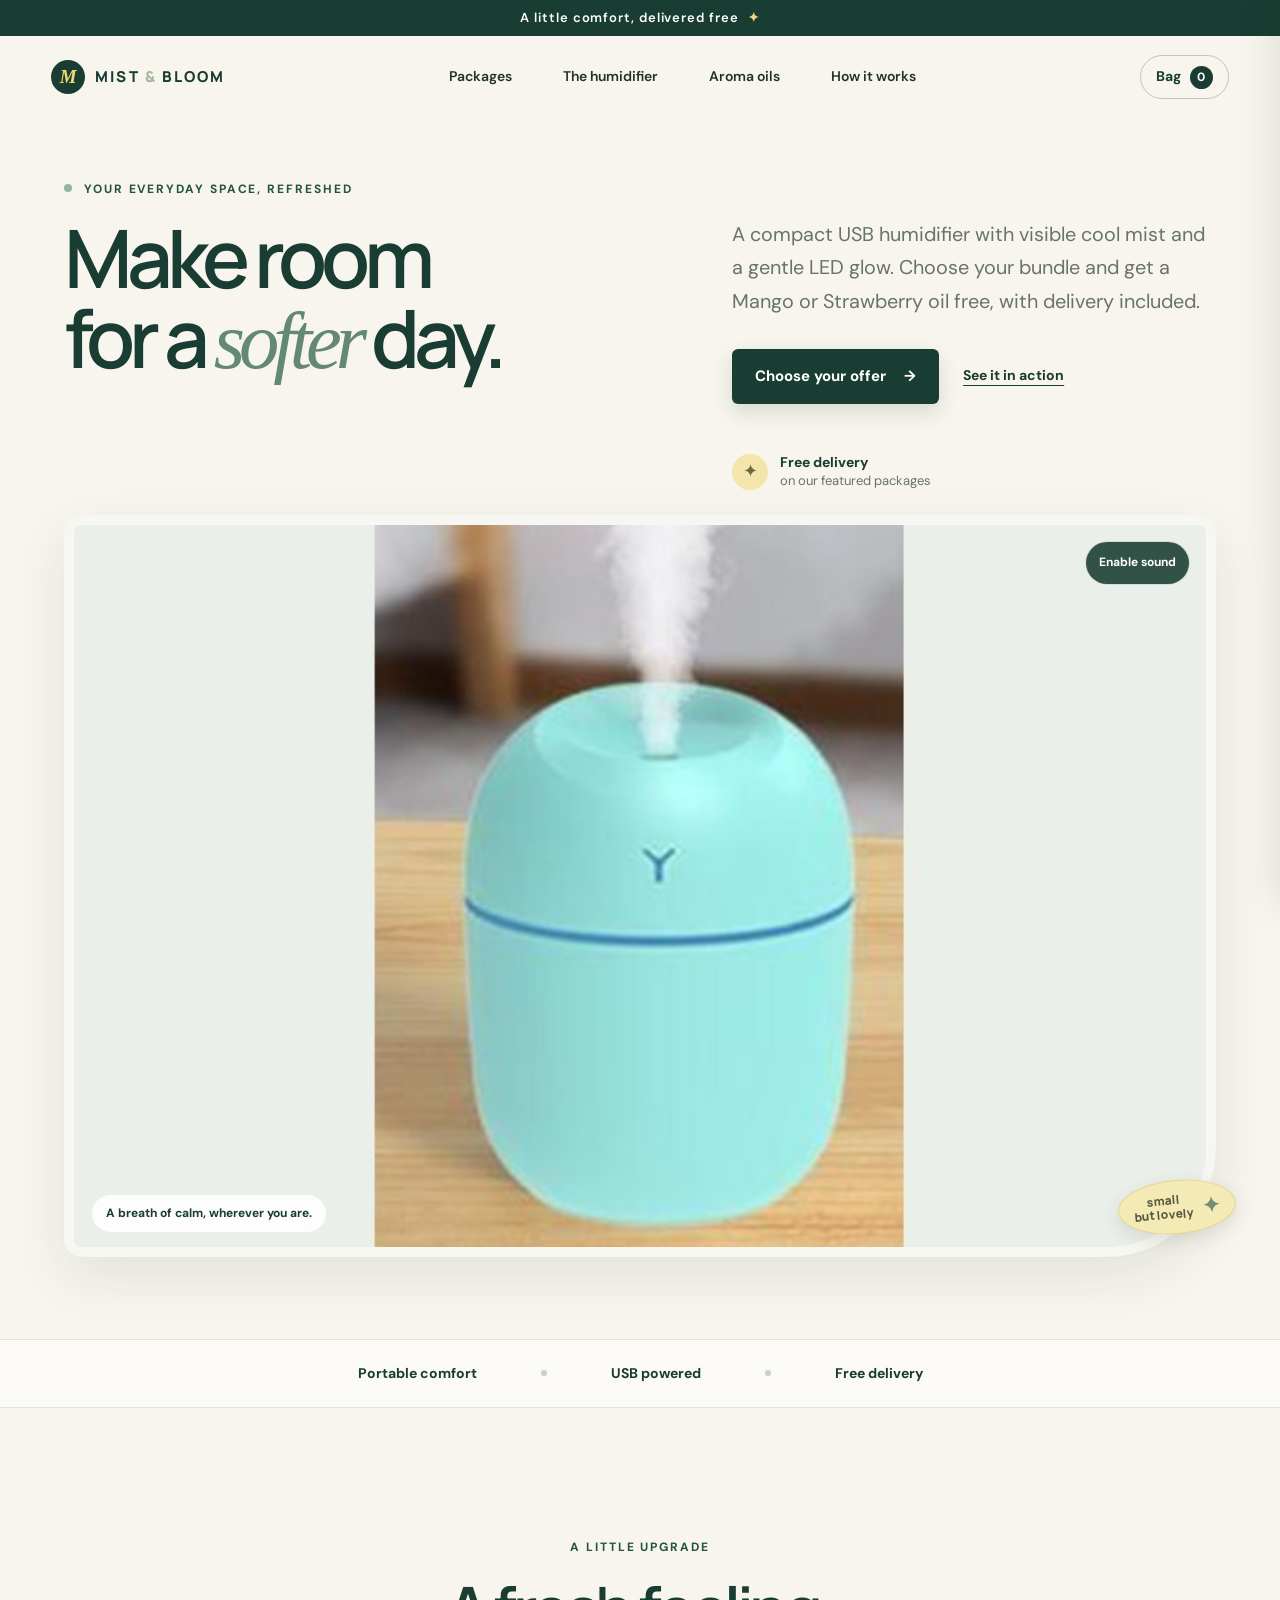
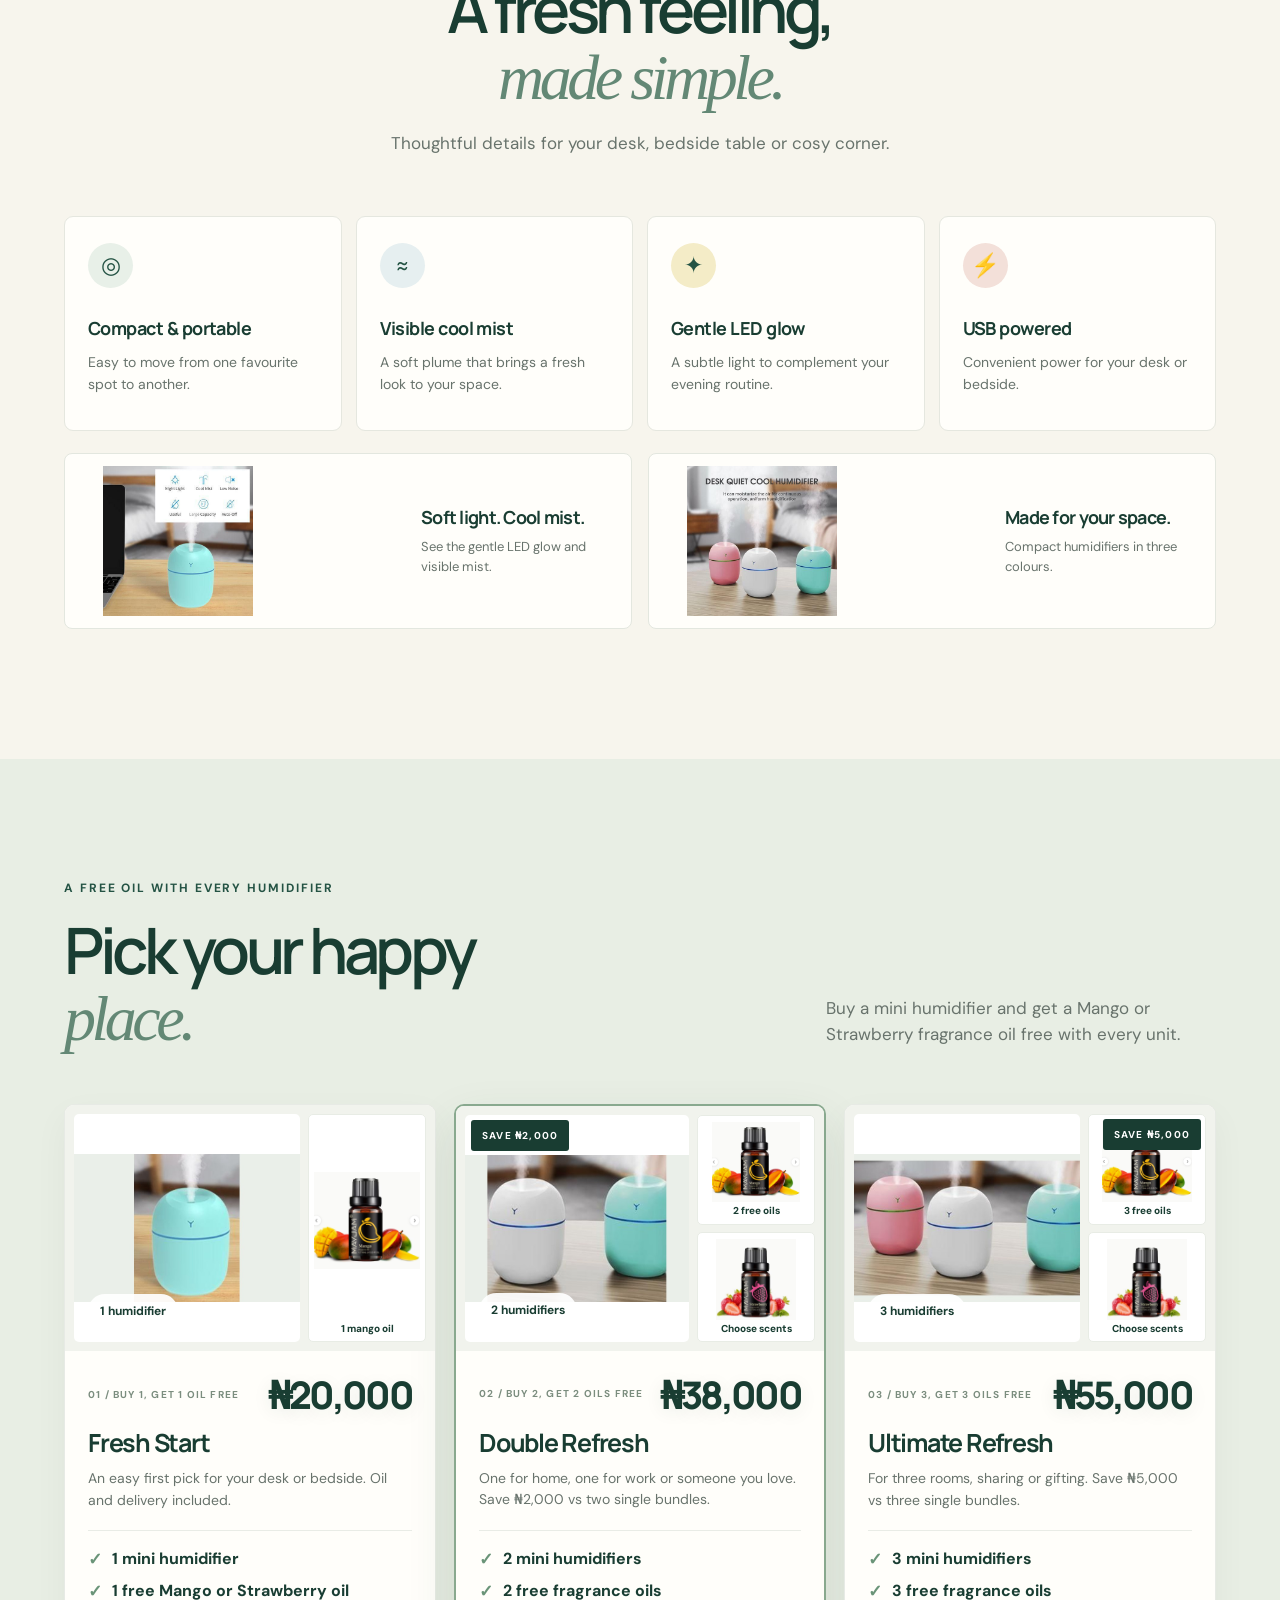
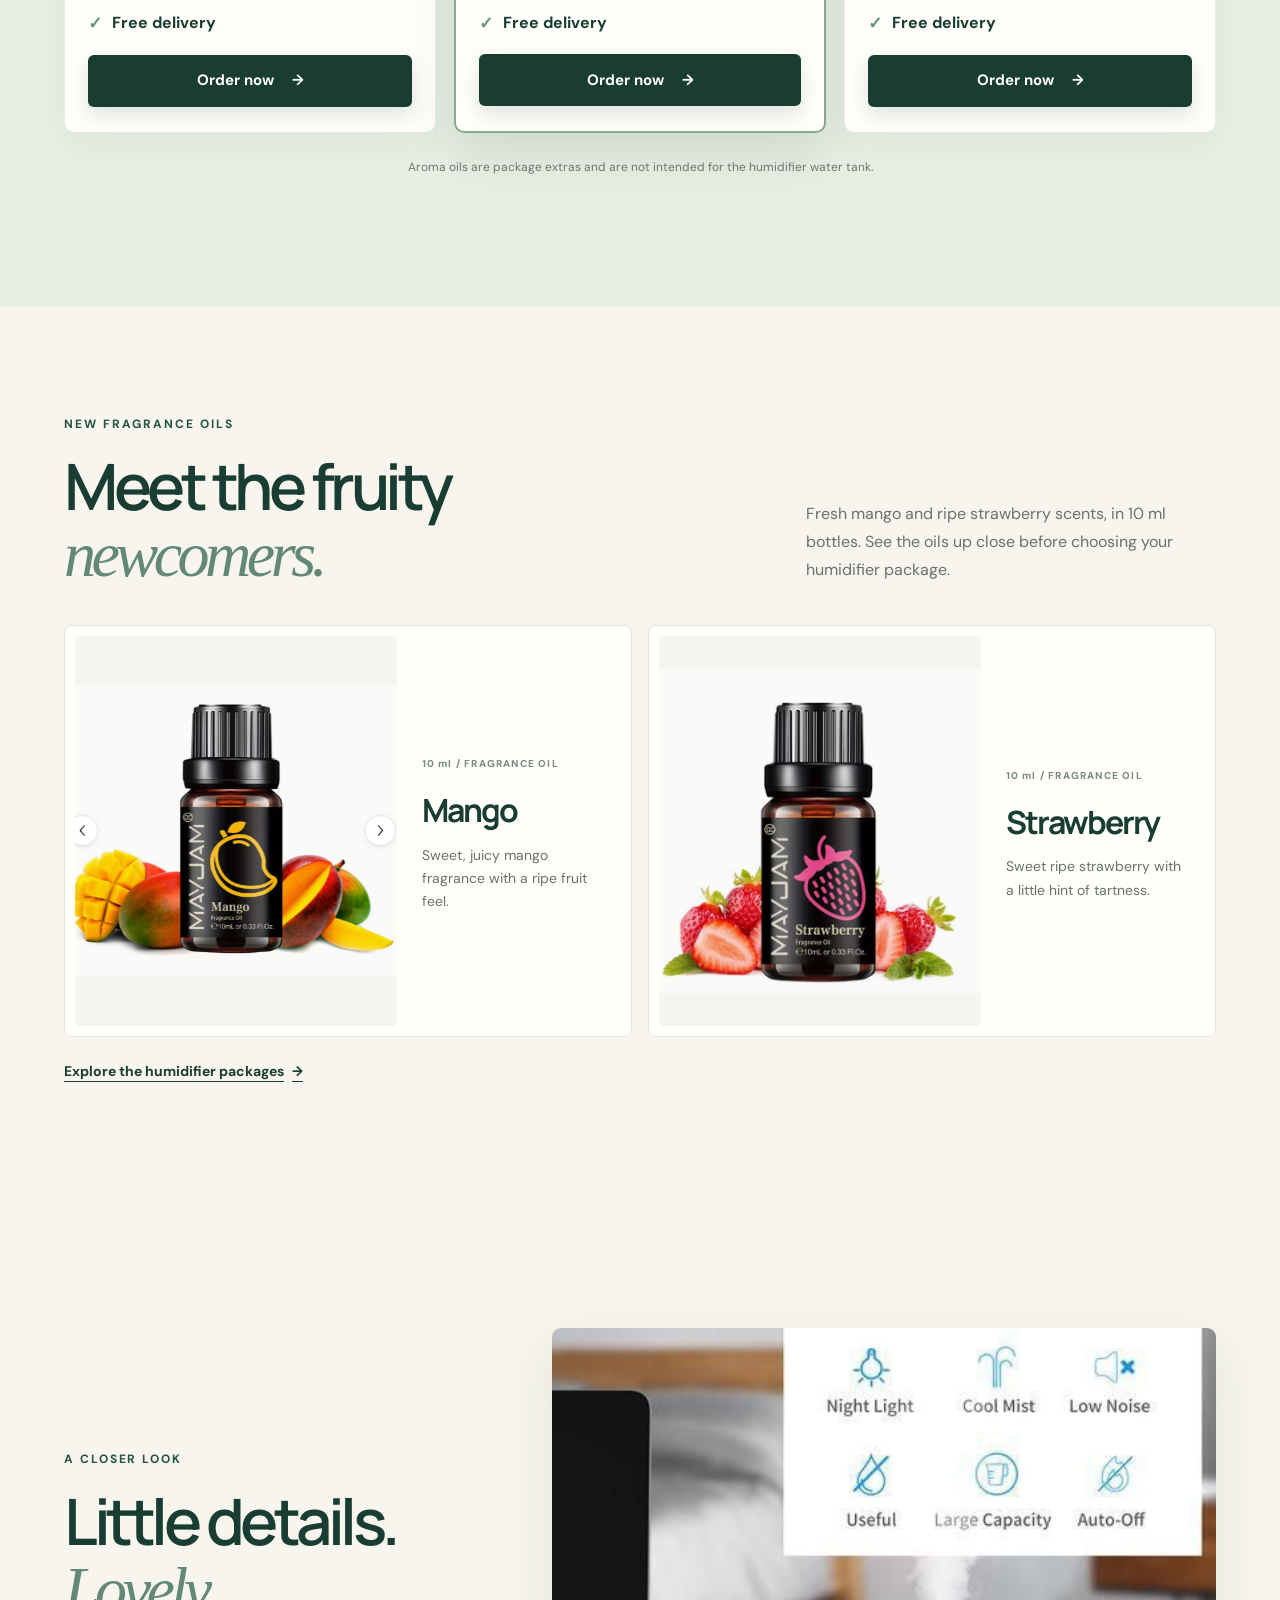
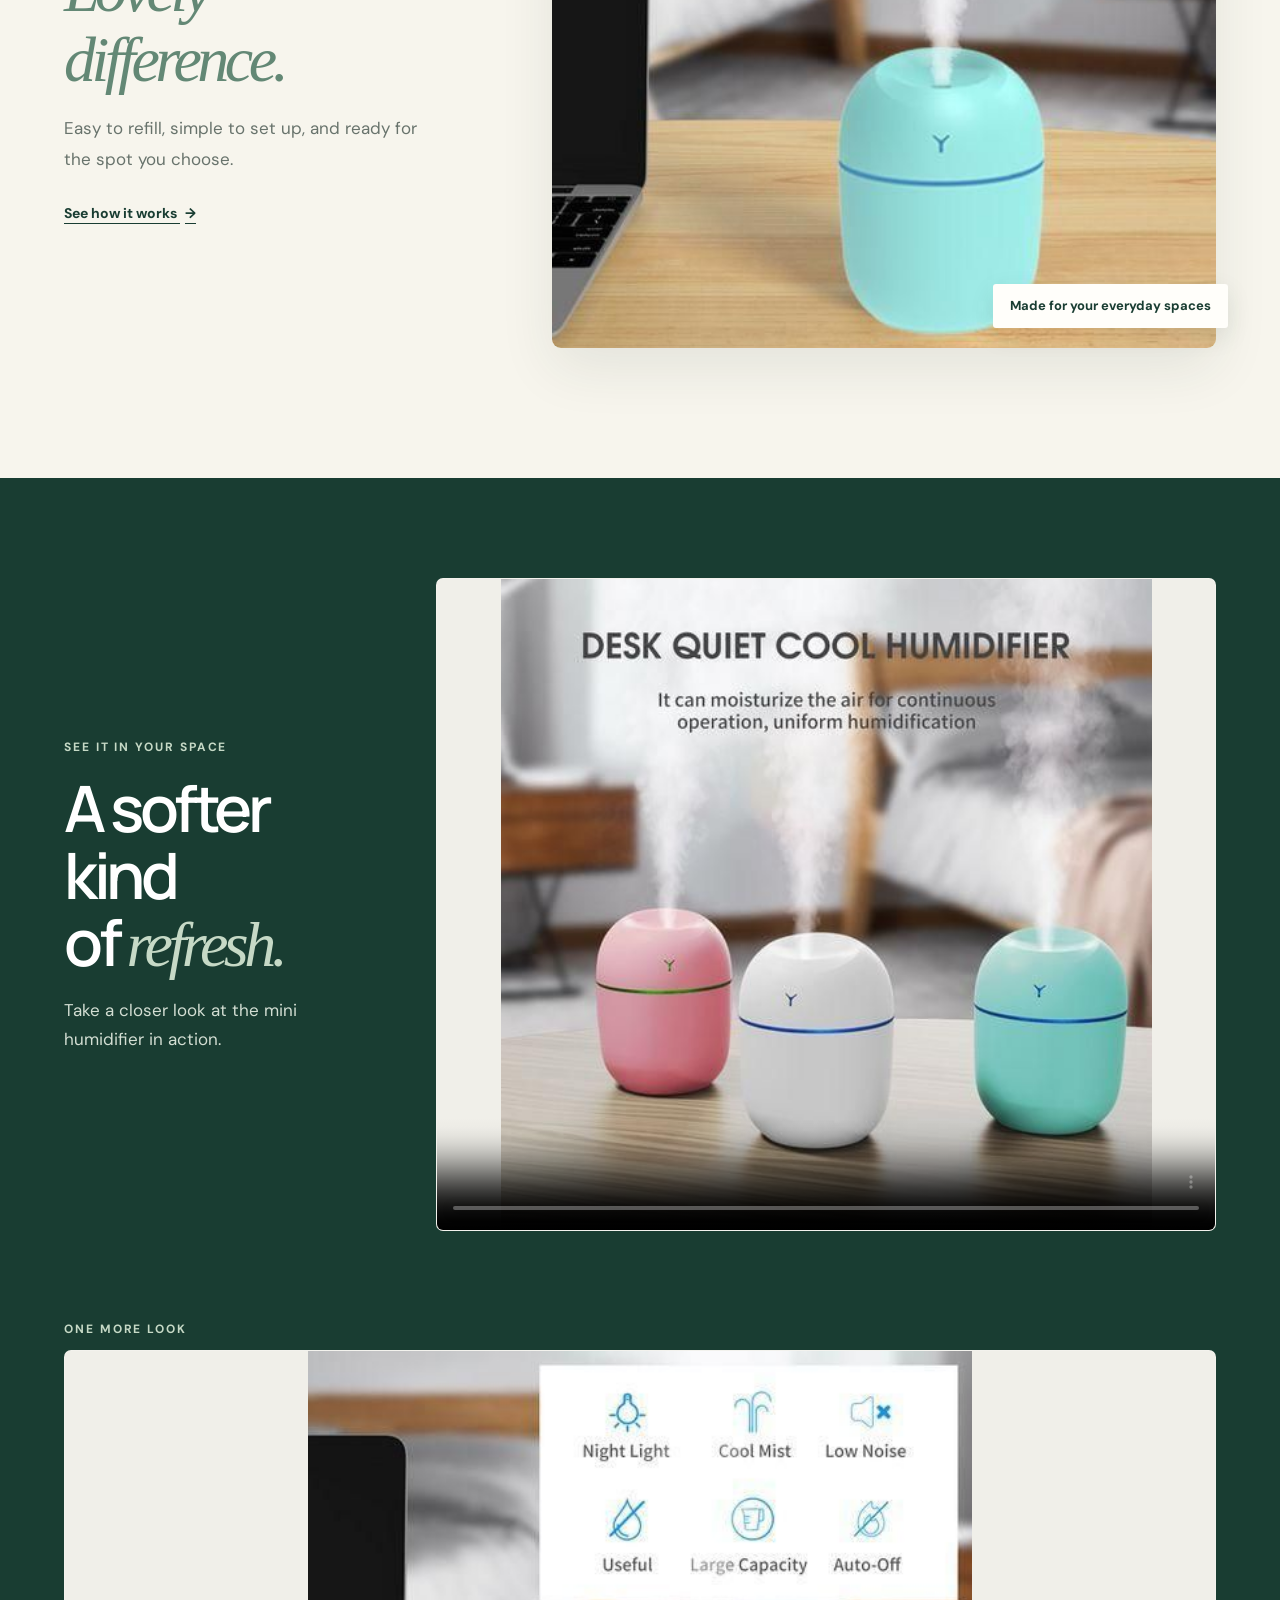
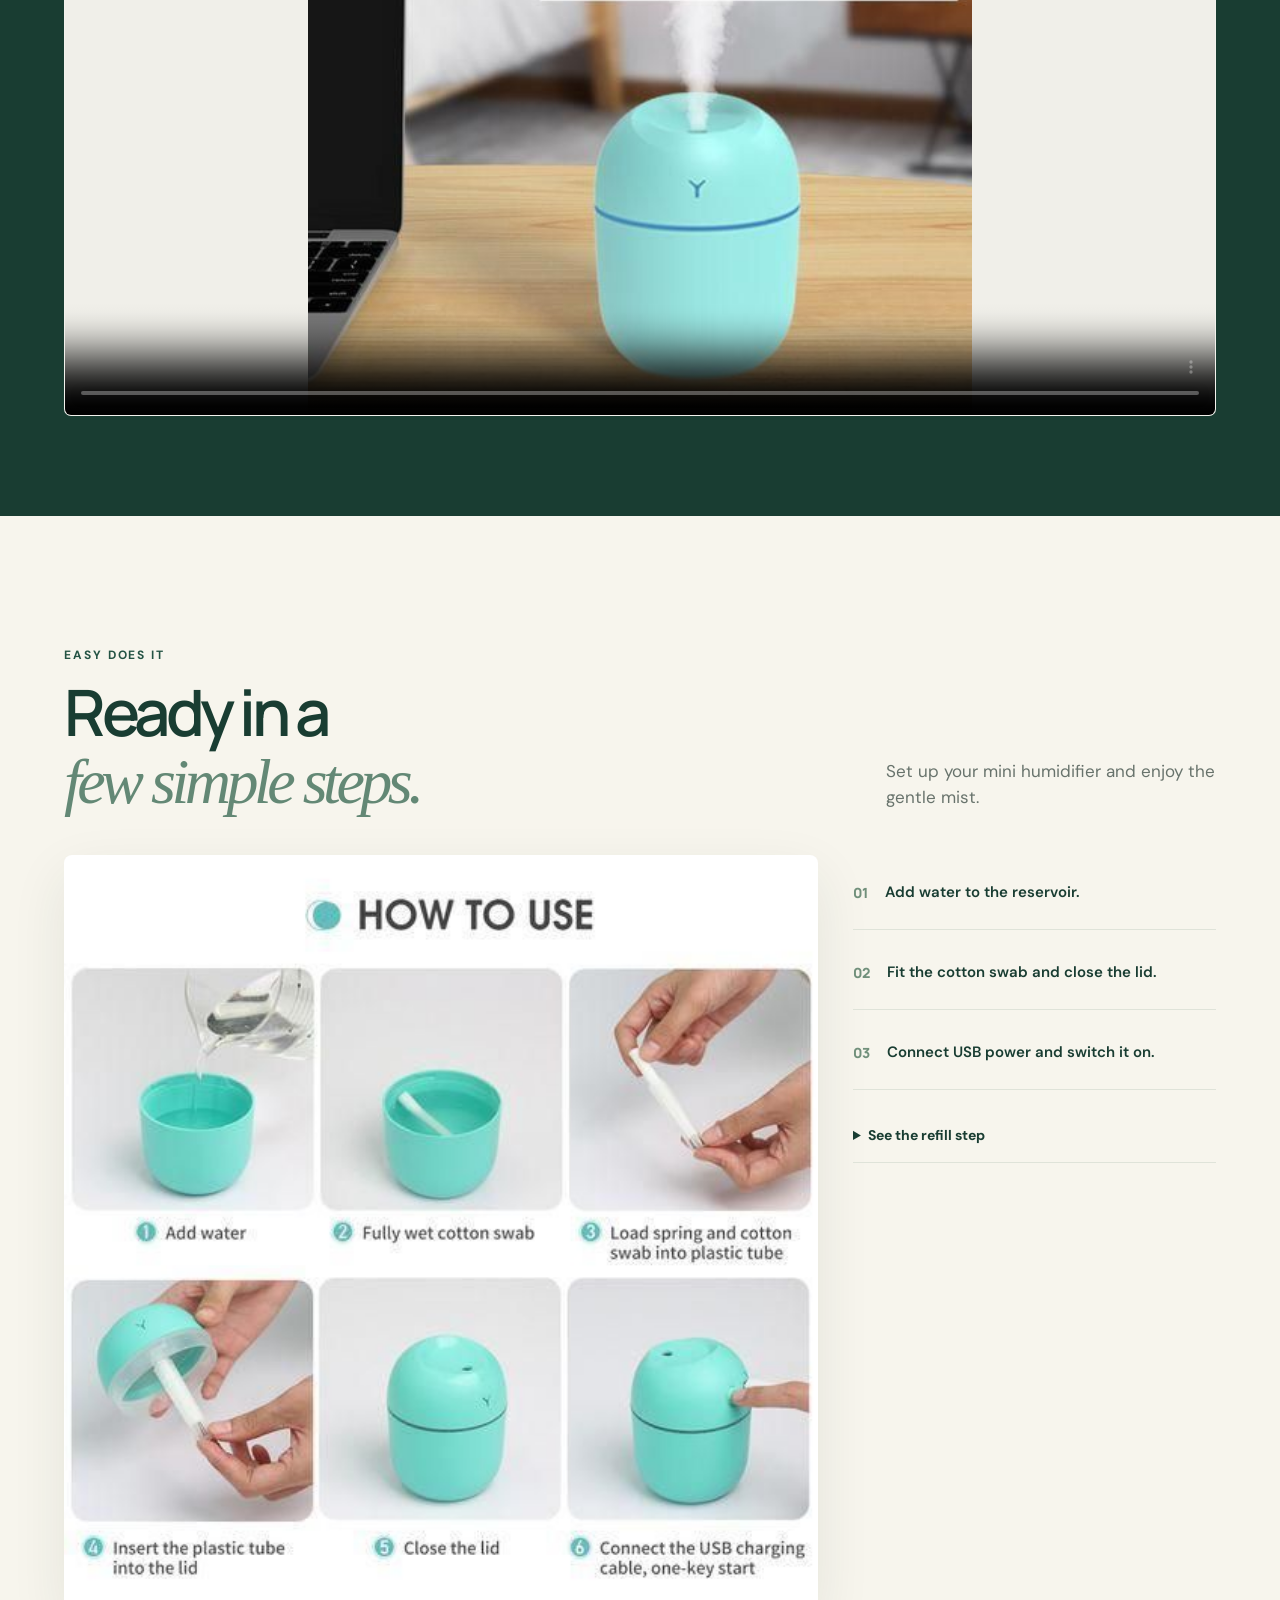
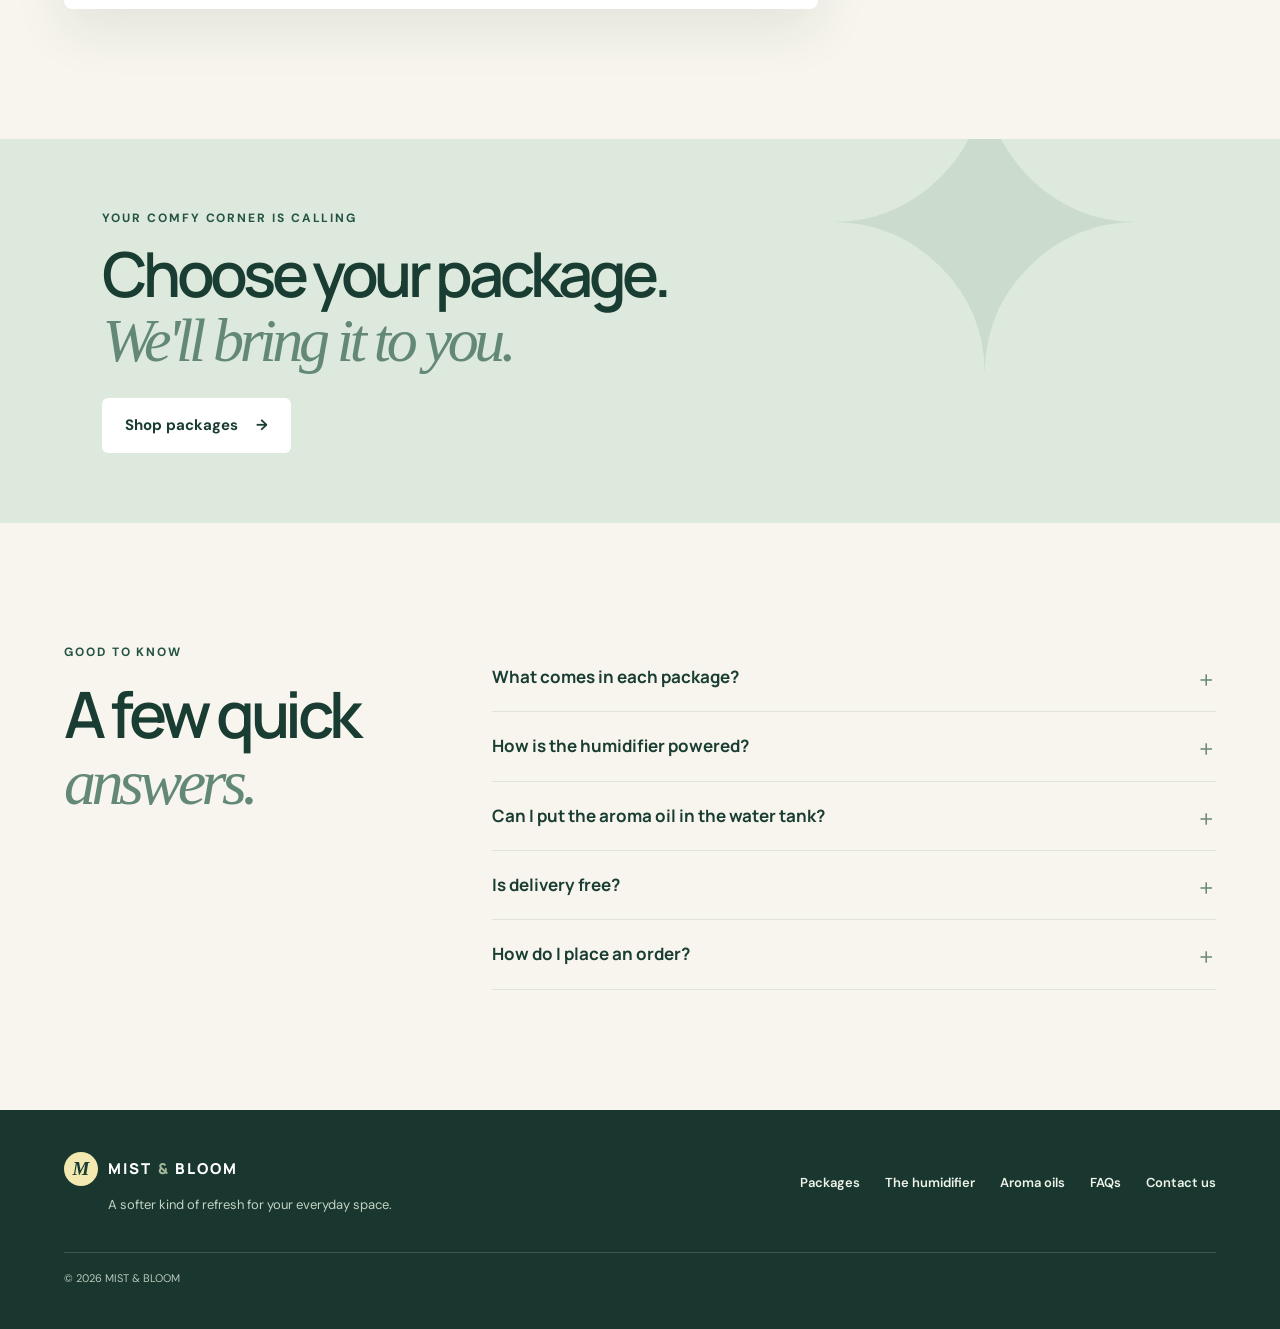
==== commit 7c223ca7: "mist" ====
--- a/index.html
+++ b/index.html
@@ -15,9 +15,9 @@
 <body>
   <div class="announcement">A little comfort, delivered free <span aria-hidden="true">&#10022;</span></div>
   <header class="site-header">
-    <a class="brand" href="#home" aria-label="Mist and Bloom home"><span class="brand-mark" aria-hidden="true">M</span><span>MIST <i>&</i> BLOOM</span></a>
+      <a class="brand" href="#home" aria-label="Mist and Bloom home"><span class="brand-mark" aria-hidden="true">M</span><span>MIST <i>&</i> BLOOM</span></a>
     <nav class="main-nav" aria-label="Main navigation">
-      <a href="#packages">Packages</a><a href="#features">The humidifier</a><a href="#how-to">How it works</a>
+      <a href="#packages">Packages</a><a href="#features">The humidifier</a><a href="#oils">Aroma oils</a><a href="#how-to">How it works</a>
     </nav>
     <button class="bag-button" type="button" data-open-cart aria-label="Open shopping bag">Bag <span class="bag-count">0</span></button>
   </header>
@@ -27,8 +27,8 @@
       <div class="hero-copy">
         <p class="eyebrow"><span class="eyebrow-dot"></span> YOUR EVERYDAY SPACE, REFRESHED</p>
         <h1>Make room<br>for a <em>softer</em> day.</h1>
-        <p class="hero-lede">Meet the mini humidifier made to bring a gentle mist and a little glow to your favourite corner.</p>
-        <div class="hero-actions"><a class="button button-dark" href="#packages">Shop packages <span aria-hidden="true">&#8594;</span></a><a class="text-link" href="#features">Meet the humidifier</a></div>
+        <p class="hero-lede">A compact USB humidifier with visible cool mist and a gentle LED glow. Choose your bundle and get a Mango or Strawberry oil free, with delivery included.</p>
+        <div class="hero-actions"><a class="button button-dark" href="#packages">Choose your offer <span aria-hidden="true">&#8594;</span></a><a class="text-link" href="#videos">See it in action</a></div>
         <div class="hero-note"><span class="note-spark" aria-hidden="true">&#10022;</span><span><strong>Free delivery</strong><br>on our featured packages</span></div>
       </div>
       <div class="hero-media-wrap">
@@ -61,23 +61,32 @@
 
     <section class="package-section" id="packages">
       <div class="section-wrap">
-        <div class="package-heading"><div><p class="eyebrow">THE LITTLE EXTRAS</p><h2>Pick your happy<br><em>place.</em></h2></div><p>Every package centres on our mini humidifier. A complimentary aroma oil adds a little something extra.</p></div>
+        <div class="package-heading"><div><p class="eyebrow">A FREE OIL WITH EVERY HUMIDIFIER</p><h2>Pick your happy<br><em>place.</em></h2></div><p>Buy a mini humidifier and get a Mango or Strawberry fragrance oil free with every unit.</p></div>
         <div class="package-grid">
           <article class="package-card">
-            <div class="package-image bundle-visual bundle-fresh"><div class="humidifier-photo"><img src="assets/products/package-one.jpg" alt="One mini humidifier" loading="lazy"><span class="image-count">1 humidifier</span></div><div class="oil-extras"><figure class="oil-extra"><img src="assets/products/lemon-oil-crop.jpg" alt="Lemon aroma oil" loading="lazy"><figcaption>1 lemon oil</figcaption></figure></div></div>
-            <div class="package-info"><div class="package-top"><span class="package-kicker">01 / A FIRST FAVOURITE</span><span class="package-price">&#8358;13,500</span></div><h3>Fresh Start</h3><p>One mini humidifier and one lemon aroma oil.</p><ul class="included-list"><li>1 mini humidifier</li><li>1 lemon aroma oil</li><li>Free delivery</li></ul><button class="button button-dark order-now" type="button" data-order="fresh">Order now <span aria-hidden="true">&#8594;</span></button></div>
+            <div class="package-image bundle-visual bundle-fresh"><div class="humidifier-photo"><img src="assets/products/package-one.jpg" alt="One mini humidifier" loading="lazy"><span class="image-count">1 humidifier</span></div><div class="oil-extras"><figure class="oil-extra"><img src="assets/products/mango-oil-product.png" alt="Mango fragrance oil" loading="lazy"><figcaption>1 mango oil</figcaption></figure></div></div>
+            <div class="package-info"><div class="package-top"><span class="package-kicker">01 / BUY 1, GET 1 OIL FREE</span><span class="package-price">&#8358;20,000</span></div><h3>Fresh Start</h3><p>An easy first pick for your desk or bedside. Oil and delivery included.</p><ul class="included-list"><li>1 mini humidifier</li><li>1 free Mango or Strawberry oil</li><li>Free delivery</li></ul><button class="button button-dark order-now" type="button" data-order="fresh">Order now <span aria-hidden="true">&#8594;</span></button></div>
           </article>
           <article class="package-card package-featured">
-            <div class="package-image bundle-visual bundle-double"><div class="humidifier-photo"><img src="assets/products/package-two.jpg" alt="Two mini humidifiers" loading="lazy"><span class="image-count">2 humidifiers</span></div><div class="oil-extras"><figure class="oil-extra"><img src="assets/products/lemon-oil-crop.jpg" alt="Lemon aroma oil" loading="lazy"><figcaption>1 lemon oil</figcaption></figure><figure class="oil-extra"><img src="assets/products/strawberry-oil-crop.jpg" alt="Strawberry aroma oil" loading="lazy"><figcaption>1 strawberry oil</figcaption></figure></div><span class="popular-label">THE FAVOURITE</span></div>
-            <div class="package-info"><div class="package-top"><span class="package-kicker">02 / SHARE THE FRESH</span><span class="package-price">&#8358;24,500</span></div><h3>Double Refresh</h3><p>Two mini humidifiers with both aroma oil extras.</p><ul class="included-list"><li>2 mini humidifiers</li><li>1 lemon + 1 strawberry oil</li><li>Free delivery</li></ul><button class="button button-dark order-now" type="button" data-order="double">Order now <span aria-hidden="true">&#8594;</span></button></div>
+            <div class="package-image bundle-visual bundle-double"><div class="humidifier-photo"><img src="assets/products/package-two.jpg" alt="Two mini humidifiers" loading="lazy"><span class="image-count">2 humidifiers</span></div><div class="oil-extras"><figure class="oil-extra"><img src="assets/products/mango-oil-product.png" alt="Mango fragrance oil" loading="lazy"><figcaption>2 free oils</figcaption></figure><figure class="oil-extra"><img src="assets/products/strawberry-oil-product.png" alt="Strawberry fragrance oil" loading="lazy"><figcaption>Choose scents</figcaption></figure></div><span class="popular-label">SAVE &#8358;2,000</span></div>
+            <div class="package-info"><div class="package-top"><span class="package-kicker">02 / BUY 2, GET 2 OILS FREE</span><span class="package-price">&#8358;38,000</span></div><h3>Double Refresh</h3><p>One for home, one for work or someone you love. Save &#8358;2,000 vs two single bundles.</p><ul class="included-list"><li>2 mini humidifiers</li><li>2 free fragrance oils</li><li>Free delivery</li></ul><button class="button button-dark order-now" type="button" data-order="double">Order now <span aria-hidden="true">&#8594;</span></button></div>
           </article>
           <article class="package-card">
-            <div class="package-image bundle-visual bundle-ultimate"><div class="humidifier-photo"><img src="assets/products/package-three.jpg" alt="Three mini humidifiers" loading="lazy"><span class="image-count">3 humidifiers</span></div><div class="oil-extras"><figure class="oil-extra"><img src="assets/products/lemon-oil-crop.jpg" alt="Lemon aroma oil" loading="lazy"><figcaption>2 lemon oils</figcaption></figure><figure class="oil-extra"><img src="assets/products/strawberry-oil-crop.jpg" alt="Strawberry aroma oil" loading="lazy"><figcaption>2 strawberry oils</figcaption></figure></div></div>
-            <div class="package-info"><div class="package-top"><span class="package-kicker">03 / ROOM TO SHARE</span><span class="package-price">&#8358;34,500</span></div><h3>Ultimate Refresh</h3><p>Three mini humidifiers and four aroma oil extras.</p><ul class="included-list"><li>3 mini humidifiers</li><li>2 lemon + 2 strawberry oils</li><li>Free delivery</li></ul><button class="button button-dark order-now" type="button" data-order="ultimate">Order now <span aria-hidden="true">&#8594;</span></button></div>
+            <div class="package-image bundle-visual bundle-ultimate"><div class="humidifier-photo"><img src="assets/products/package-three.jpg" alt="Three mini humidifiers" loading="lazy"><span class="image-count">3 humidifiers</span></div><div class="oil-extras"><figure class="oil-extra"><img src="assets/products/mango-oil-product.png" alt="Mango fragrance oil" loading="lazy"><figcaption>3 free oils</figcaption></figure><figure class="oil-extra"><img src="assets/products/strawberry-oil-product.png" alt="Strawberry fragrance oil" loading="lazy"><figcaption>Choose scents</figcaption></figure></div><span class="popular-label">SAVE &#8358;5,000</span></div>
+            <div class="package-info"><div class="package-top"><span class="package-kicker">03 / BUY 3, GET 3 OILS FREE</span><span class="package-price">&#8358;55,000</span></div><h3>Ultimate Refresh</h3><p>For three rooms, sharing or gifting. Save &#8358;5,000 vs three single bundles.</p><ul class="included-list"><li>3 mini humidifiers</li><li>3 free fragrance oils</li><li>Free delivery</li></ul><button class="button button-dark order-now" type="button" data-order="ultimate">Order now <span aria-hidden="true">&#8594;</span></button></div>
           </article>
         </div>
         <p class="package-footnote">Aroma oils are package extras and are not intended for the humidifier water tank.</p>
       </div>
+    </section>
+
+    <section class="fragrance-section section-wrap" id="oils">
+      <div class="fragrance-heading"><div><p class="eyebrow">NEW FRAGRANCE OILS</p><h2>Meet the fruity<br><em>newcomers.</em></h2></div><p>Fresh mango and ripe strawberry scents, in 10 ml bottles. See the oils up close before choosing your humidifier package.</p></div>
+      <div class="fragrance-grid">
+        <article class="fragrance-card"><div class="fragrance-photo"><img src="assets/products/mango-oil-product.png" alt="Mango fragrance oil bottle with fresh mango" loading="lazy"></div><div class="fragrance-copy"><span>10 ml / FRAGRANCE OIL</span><h3>Mango</h3><p>Sweet, juicy mango fragrance with a ripe fruit feel.</p></div></article>
+        <article class="fragrance-card"><div class="fragrance-photo"><img src="assets/products/strawberry-oil-product.png" alt="Strawberry fragrance oil bottle with fresh strawberries" loading="lazy"></div><div class="fragrance-copy"><span>10 ml / FRAGRANCE OIL</span><h3>Strawberry</h3><p>Sweet ripe strawberry with a little hint of tartness.</p></div></article>
+      </div>
+      <a class="fragrance-link" href="#packages">Explore the humidifier packages <span aria-hidden="true">&#8594;</span></a>
     </section>
 
     <section class="showcase-section section-wrap">
@@ -85,7 +94,7 @@
       <figure class="showcase-photo"><img src="assets/products/2.jpg" alt="Mini humidifier producing a gentle mist on a desk" loading="lazy"><figcaption>Made for your everyday spaces</figcaption></figure>
     </section>
 
-    <section class="video-section">
+    <section class="video-section" id="videos">
       <div class="section-wrap video-section-inner"><div class="video-section-copy"><p class="eyebrow">SEE IT IN YOUR SPACE</p><h2>A softer kind<br>of <em>refresh.</em></h2><p>Take a closer look at the mini humidifier in action.</p></div><div class="video-frame demo-frame"><video data-autoplay playsinline controls preload="metadata" poster="assets/products/5.jpg" aria-label="Mini humidifier demonstration"><source src="assets/products/humid2.mp4" type="video/mp4"></video><button class="sound-toggle" type="button" aria-label="Enable video sound" hidden>Enable sound</button></div>
         <div class="video-extra"><p class="eyebrow">ONE MORE LOOK</p><div class="video-frame extra-demo-frame"><video data-autoplay playsinline controls preload="metadata" poster="assets/products/2.jpg" aria-label="Another view of the mini humidifier"><source src="assets/products/humid3.mp4" type="video/mp4"></video><button class="sound-toggle" type="button" aria-label="Enable video sound" hidden>Enable sound</button></div></div>
       </div>
@@ -107,7 +116,7 @@
     </div></section>
   </main>
 
-  <footer class="site-footer"><a class="brand footer-brand" href="#home"><span class="brand-mark" aria-hidden="true">M</span><span>MIST <i>&</i> BLOOM</span></a><p>A softer kind of refresh for your everyday space.</p><div class="footer-links"><a href="#packages">Packages</a><a href="#features">The humidifier</a><a href="#faq">FAQs</a><a href="mailto:abolarinwaibraheem@gmail.com">Contact us</a></div><small>&copy; <span id="year"></span> MIST & BLOOM</small></footer>
+  <footer class="site-footer"><a class="brand footer-brand" href="#home"><span class="brand-mark" aria-hidden="true">M</span><span>MIST <i>&</i> BLOOM</span></a><p>A softer kind of refresh for your everyday space.</p><div class="footer-links"><a href="#packages">Packages</a><a href="#features">The humidifier</a><a href="#oils">Aroma oils</a><a href="#faq">FAQs</a><a href="mailto:abolarinwaibraheem@gmail.com">Contact us</a></div><small>&copy; <span id="year"></span> MIST & BLOOM</small></footer>
 
   <div class="drawer-backdrop" data-close-cart hidden></div>
   <aside class="cart-drawer" aria-labelledby="cart-title" aria-hidden="true">
@@ -126,6 +135,7 @@
         <label>Alternative call number<input name="phone" type="tel" inputmode="tel" required></label>
         <label>State<input name="state" autocomplete="address-level1" required></label>
         <label class="full-field">Full delivery address<textarea name="address" rows="3" autocomplete="street-address" required></textarea></label>
+        <label class="full-field">Oil scent choice (optional)<input name="scents" placeholder="Mango, Strawberry, or a mix"></label>
         <label class="full-field">Preferred receiving date<select name="date" required><option value="">Choose a date</option></select></label>
       </div>
       <p class="form-note">Your date is a request. We'll contact you to confirm delivery arrangements.</p>
--- a/style.css
+++ b/style.css
@@ -126,6 +126,21 @@
 .order-now { width: 100%; min-height: 52px; }
 .package-footnote { margin: 25px 0 0; color: #6c786d; font-size: 12px; text-align: center; }
 
+.fragrance-section { padding-block: 108px 115px; }
+.fragrance-heading { display: flex; align-items: end; justify-content: space-between; gap: 40px; margin-bottom: 36px; }
+.fragrance-heading h2 { margin: 0; color: var(--forest); font-family: var(--display); font-size: clamp(39px, 5vw, 64px); font-weight: 600; letter-spacing: -.07em; line-height: 1.04; }
+.fragrance-heading h2 em { color: #638875; font-family: Georgia, "Times New Roman", serif; font-weight: 400; }
+.fragrance-heading > p { max-width: 410px; margin: 0 0 5px; color: var(--muted); font-size: 16px; line-height: 1.75; }
+.fragrance-grid { display: grid; grid-template-columns: 1fr 1fr; gap: 16px; }
+.fragrance-card { min-width: 0; display: grid; grid-template-columns: minmax(0, 1.2fr) minmax(150px, .8fr); align-items: center; gap: 10px; overflow: hidden; border: 1px solid #e4e6df; border-radius: 8px; padding: 10px; background: var(--paper); }
+.fragrance-photo { min-width: 0; height: clamp(270px, 32vw, 390px); overflow: hidden; border-radius: 5px; background: #f5f4ef; }
+.fragrance-photo img { width: 100%; height: 100%; object-fit: contain; }
+.fragrance-copy { padding: 20px 15px; }
+.fragrance-copy > span { color: #7b8d7e; font-size: 10px; font-weight: 800; letter-spacing: .12em; }
+.fragrance-copy h3 { margin: 12px 0 8px; font-family: var(--display); font-size: clamp(23px, 2.5vw, 32px); font-weight: 700; letter-spacing: -.06em; }
+.fragrance-copy p { margin: 0; color: var(--muted); font-size: 14px; line-height: 1.65; }
+.fragrance-link { display: inline-flex; gap: 8px; margin-top: 24px; color: var(--forest); font-size: 14px; font-weight: 700; text-decoration: underline; text-underline-offset: 5px; }
+
 .showcase-section { display: grid; grid-template-columns: .72fr 1.28fr; align-items: center; gap: clamp(40px, 9vw, 130px); padding-block: 130px; }
 .showcase-copy { max-width: 420px; }
 .showcase-copy h2 { margin-bottom: 20px; }
@@ -261,6 +276,7 @@
   .benefit-grid { grid-template-columns: repeat(2, 1fr); }
   .feature-photo-grid { grid-template-columns: 1fr; }
   .package-grid { grid-template-columns: 1fr; }
+  .fragrance-grid { grid-template-columns: 1fr; }
   .package-card:last-child { grid-column: auto; display: block; }
   .video-section-inner { grid-template-columns: 1fr; }
   .video-section-copy { display: grid; grid-template-columns: 1fr 1fr; align-items: end; gap: 0 25px; }
@@ -319,6 +335,16 @@
   .included-list { gap: 8px; padding-top: 13px; }
   .included-list li { font-size: 15px; }
   .package-footnote { line-height: 1.5; }
+  .fragrance-section { padding-block: 78px; }
+  .fragrance-heading { display: block; margin-bottom: 24px; }
+  .fragrance-heading > p { margin-top: 13px; font-size: 15px; }
+  .fragrance-grid { gap: 12px; }
+  .fragrance-card { grid-template-columns: minmax(0, .9fr) minmax(0, 1.1fr); gap: 5px; padding: 8px; }
+  .fragrance-photo { height: clamp(165px, 53vw, 230px); }
+  .fragrance-copy { padding: 12px 10px; }
+  .fragrance-copy h3 { font-size: 23px; }
+  .fragrance-copy p { font-size: 13px; }
+  .fragrance-link { margin-top: 18px; font-size: 13px; }
   .showcase-section { grid-template-columns: 1fr; gap: 27px; padding-block: 78px; }
   .showcase-copy { max-width: none; }
   .showcase-photo img { max-height: 440px; }
@@ -380,3 +406,57 @@
   .feature-photo-card figcaption strong { font-size: 16px; }
   .feature-photo-card figcaption span { font-size: 12px; }
 }
+
+/* Clearer interactions, generous touch targets, and motion that follows the reader. */
+:focus-visible { outline: 3px solid #c5953b; outline-offset: 4px; }
+.main-nav a { padding-block: 10px; }
+.bag-button, .icon-button, .quantity-controls button, .sound-toggle { min-height: 44px; }
+.bag-button:hover, .icon-button:hover, .quantity-controls button:hover { background: var(--mint); }
+.package-card, .benefit-card, .fragrance-card, .feature-photo-card { transition: transform .35s cubic-bezier(.2,.75,.25,1), box-shadow .35s ease, border-color .35s ease; }
+.package-card:hover, .benefit-card:hover, .fragrance-card:hover, .feature-photo-card:hover { transform: translateY(-5px); box-shadow: 0 22px 48px rgba(30,55,40,.11); }
+.package-featured:hover { box-shadow: 0 26px 56px rgba(43,78,52,.18); }
+.hero-stamp { animation: stamp-drift 5s ease-in-out infinite; }
+.note-spark { animation: spark-glow 3.2s ease-in-out infinite; }
+.package-price { text-shadow: 0 4px 18px rgba(25,61,50,.08); }
+.button:active, .bag-button:active { transform: scale(.98); }
+.motion-ready .reveal { opacity: 0; transform: translateY(28px) scale(.99); transition: opacity .75s ease, transform .75s cubic-bezier(.2,.75,.25,1); }
+.motion-ready .reveal.is-visible { opacity: 1; transform: none; }
+.motion-ready .reveal-delay-1 { transition-delay: .08s; }
+.motion-ready .reveal-delay-2 { transition-delay: .16s; }
+.motion-ready .reveal-delay-3 { transition-delay: .24s; }
+@keyframes stamp-drift { 0%, 100% { translate: 0 0; rotate: -5deg; } 50% { translate: 0 -10px; rotate: -2deg; } }
+@keyframes spark-glow { 0%, 100% { box-shadow: 0 0 0 0 rgba(243,229,171,0); } 50% { box-shadow: 0 0 0 9px rgba(243,229,171,.35); } }
+
+@media (max-width: 650px) {
+  html { scroll-padding-top: 112px; }
+  .site-header { flex-wrap: wrap; padding-block: 10px 7px; }
+  .main-nav { order: 3; display: flex; width: 100%; gap: 8px; overflow-x: auto; padding: 2px 0 7px; scrollbar-width: none; }
+  .main-nav::-webkit-scrollbar { display: none; }
+  .main-nav a { flex: 0 0 auto; min-height: 38px; display: inline-flex; align-items: center; border: 1px solid #dfe6dc; border-radius: 999px; padding: 0 13px; background: rgba(255,255,255,.62); font-size: 13px; }
+  .hero { padding-top: 30px; }
+  .hero-copy .eyebrow { max-width: 35ch; }
+  .hero-actions .button { min-width: 165px; }
+  .hero-actions .text-link { padding-block: 12px; }
+  .benefit-card { min-height: 190px; }
+  .benefit-card h3 { font-size: 16px; }
+  .benefit-card p, .fragrance-copy p { font-size: 14px; }
+  .package-kicker { max-width: 54%; font-size: 10px; line-height: 1.35; }
+  .package-price { font-size: clamp(28px, 8vw, 34px); }
+  .package-info > p { font-size: 15px; line-height: 1.55; }
+  .included-list li { font-size: 16px; }
+  .order-now { min-height: 56px; font-size: 16px; }
+  .faq-list summary { min-height: 56px; display: flex; align-items: center; }
+}
+@media (hover: none) {
+  .package-card:hover, .benefit-card:hover, .fragrance-card:hover, .feature-photo-card:hover { transform: none; }
+}
+@media (prefers-reduced-motion: reduce) {
+  .hero-stamp, .note-spark { animation: none !important; }
+  .motion-ready .reveal { opacity: 1; transform: none; transition: none; }
+}
+@media (max-width: 760px) {
+  .site-header { flex-wrap: wrap; padding-block: 10px 7px; }
+  .main-nav { order: 3; display: flex; width: 100%; gap: 8px; overflow-x: auto; padding: 2px 0 7px; scrollbar-width: none; }
+  .main-nav::-webkit-scrollbar { display: none; }
+  .main-nav a { flex: 0 0 auto; min-height: 38px; display: inline-flex; align-items: center; border: 1px solid #dfe6dc; border-radius: 999px; padding: 0 13px; background: rgba(255,255,255,.62); font-size: 13px; }
+}
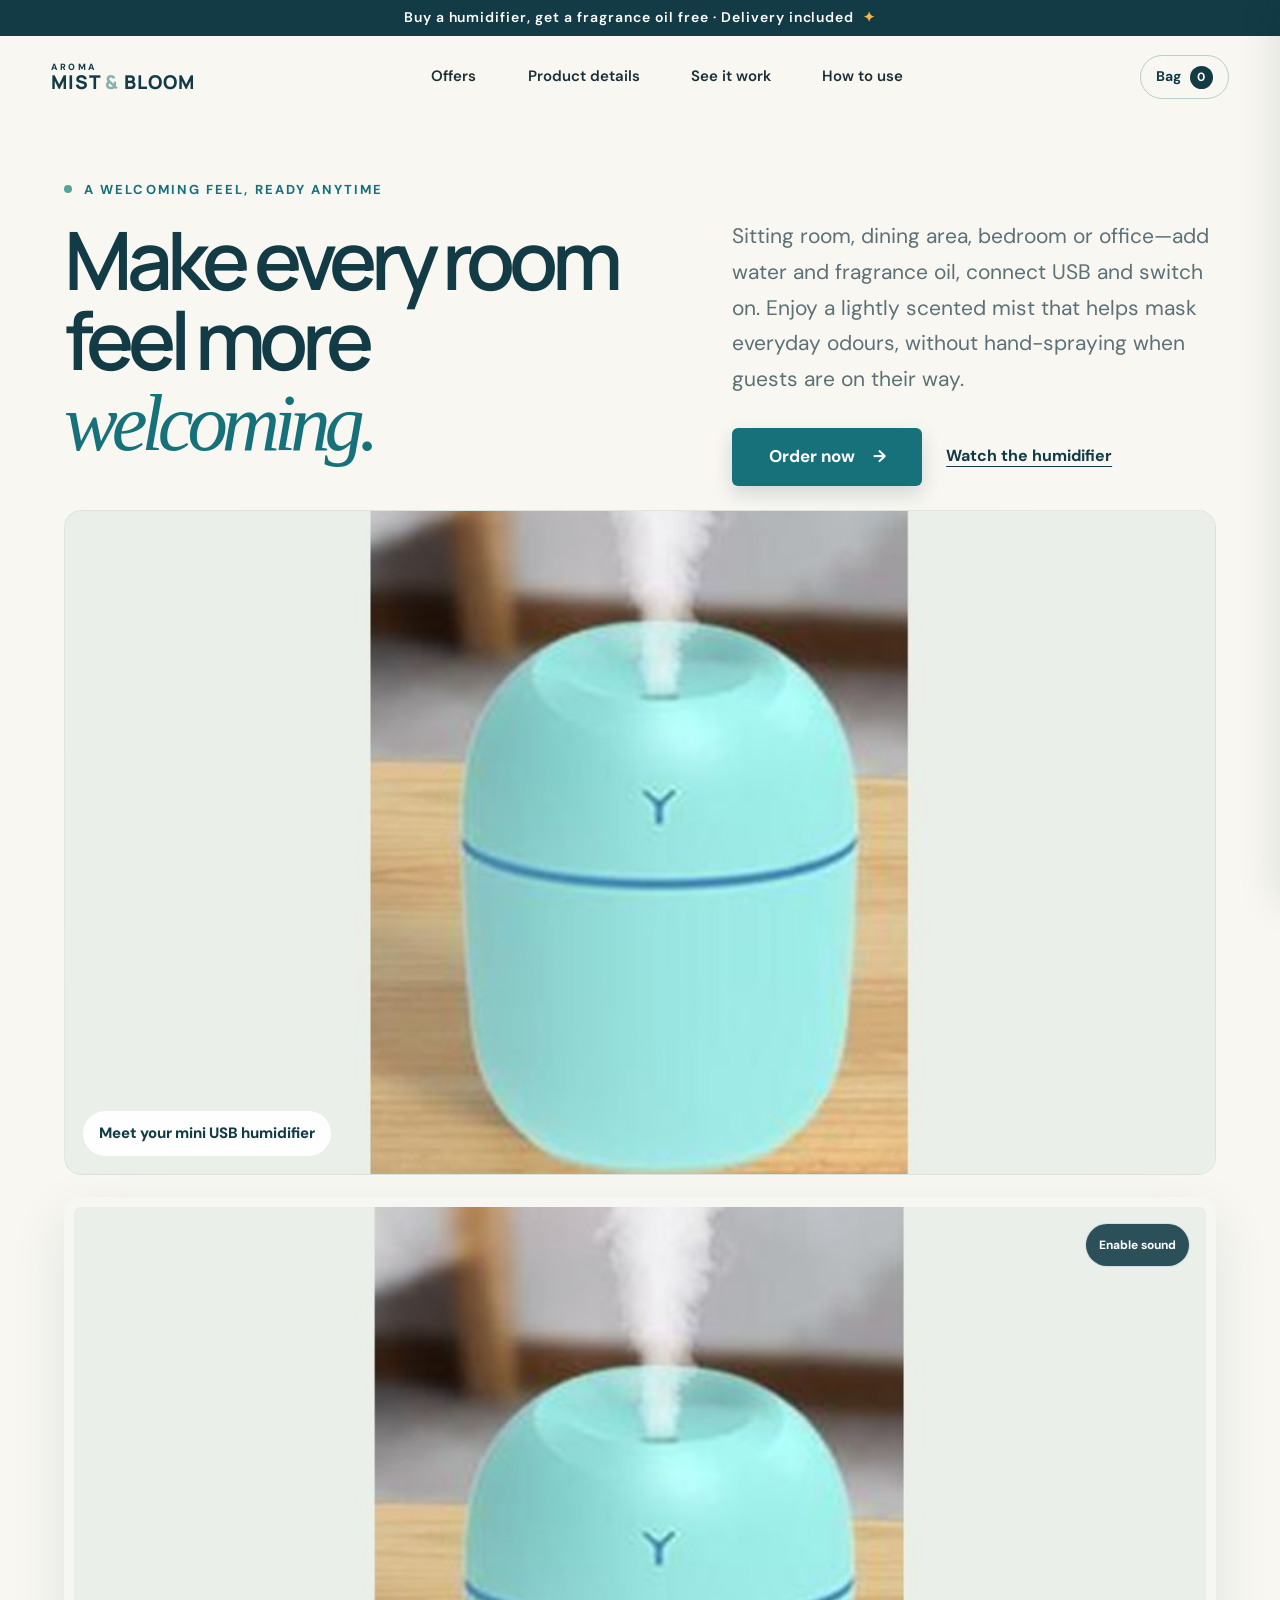
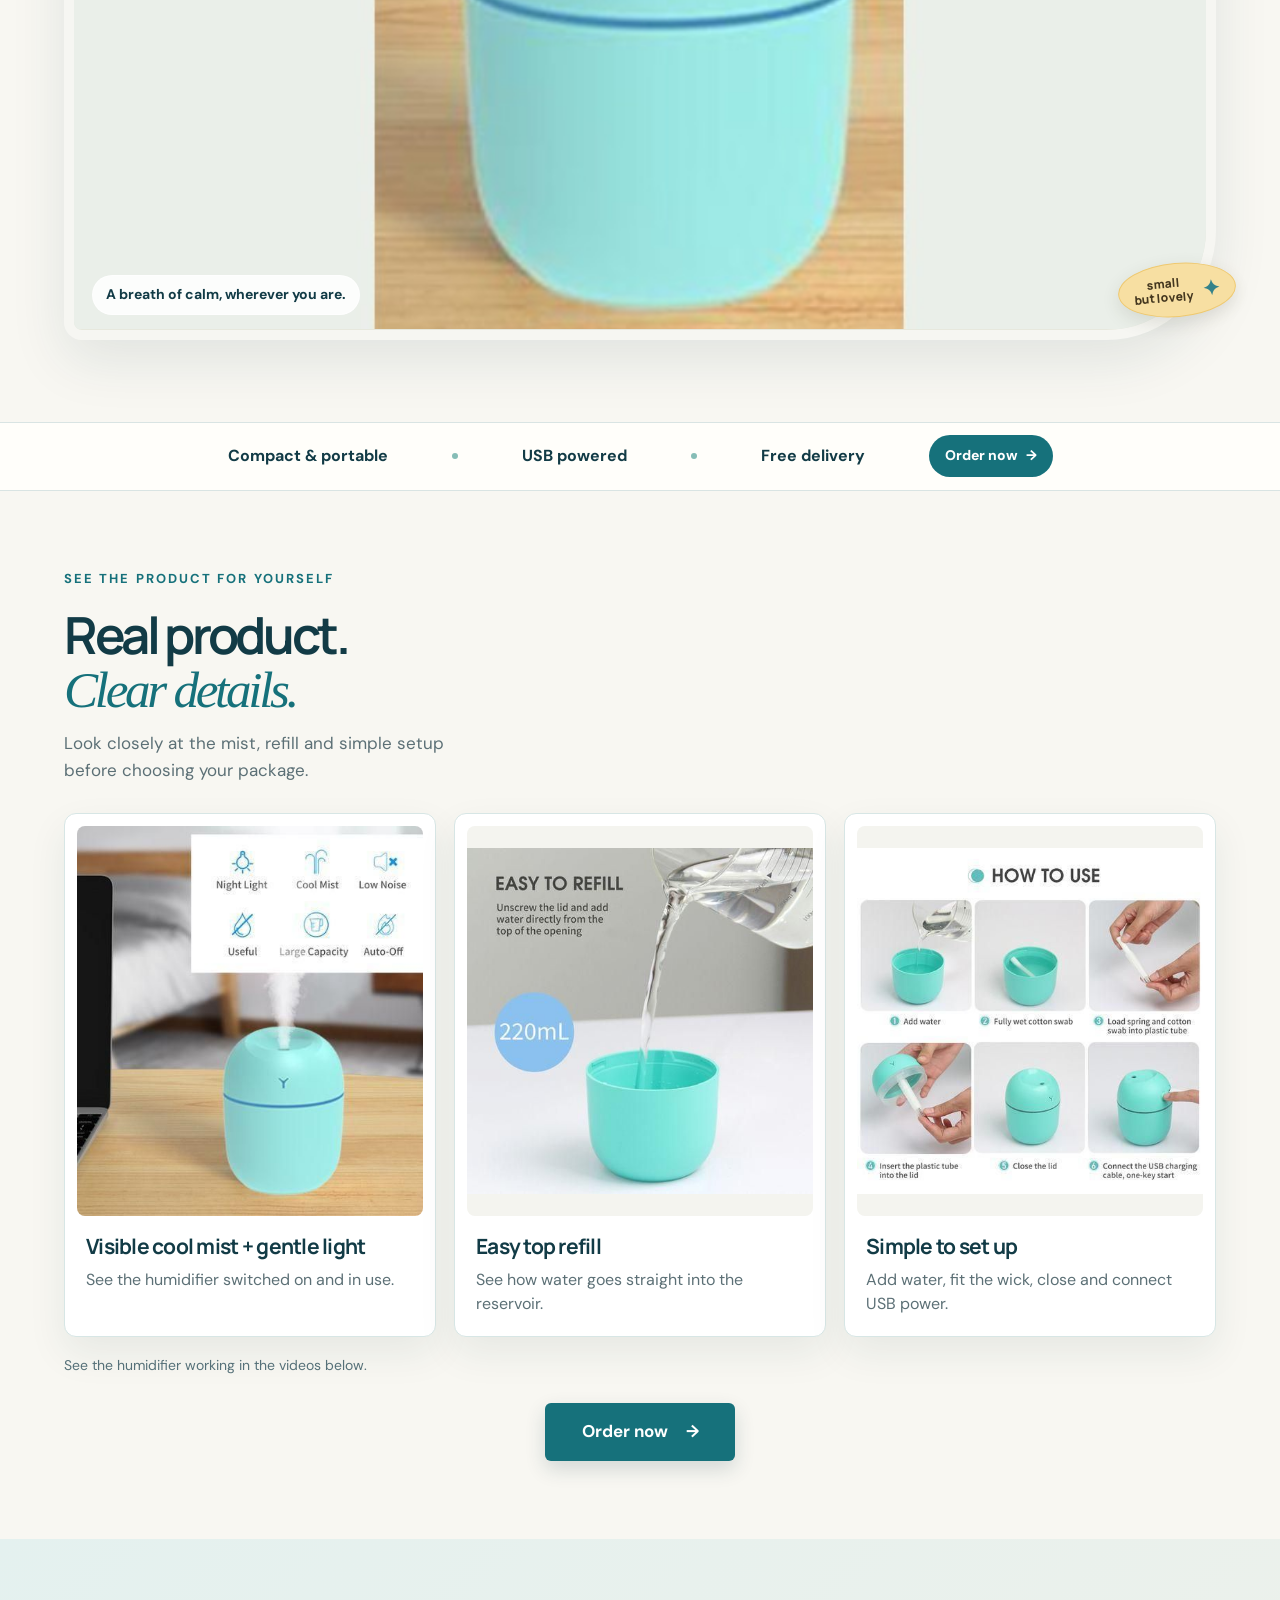
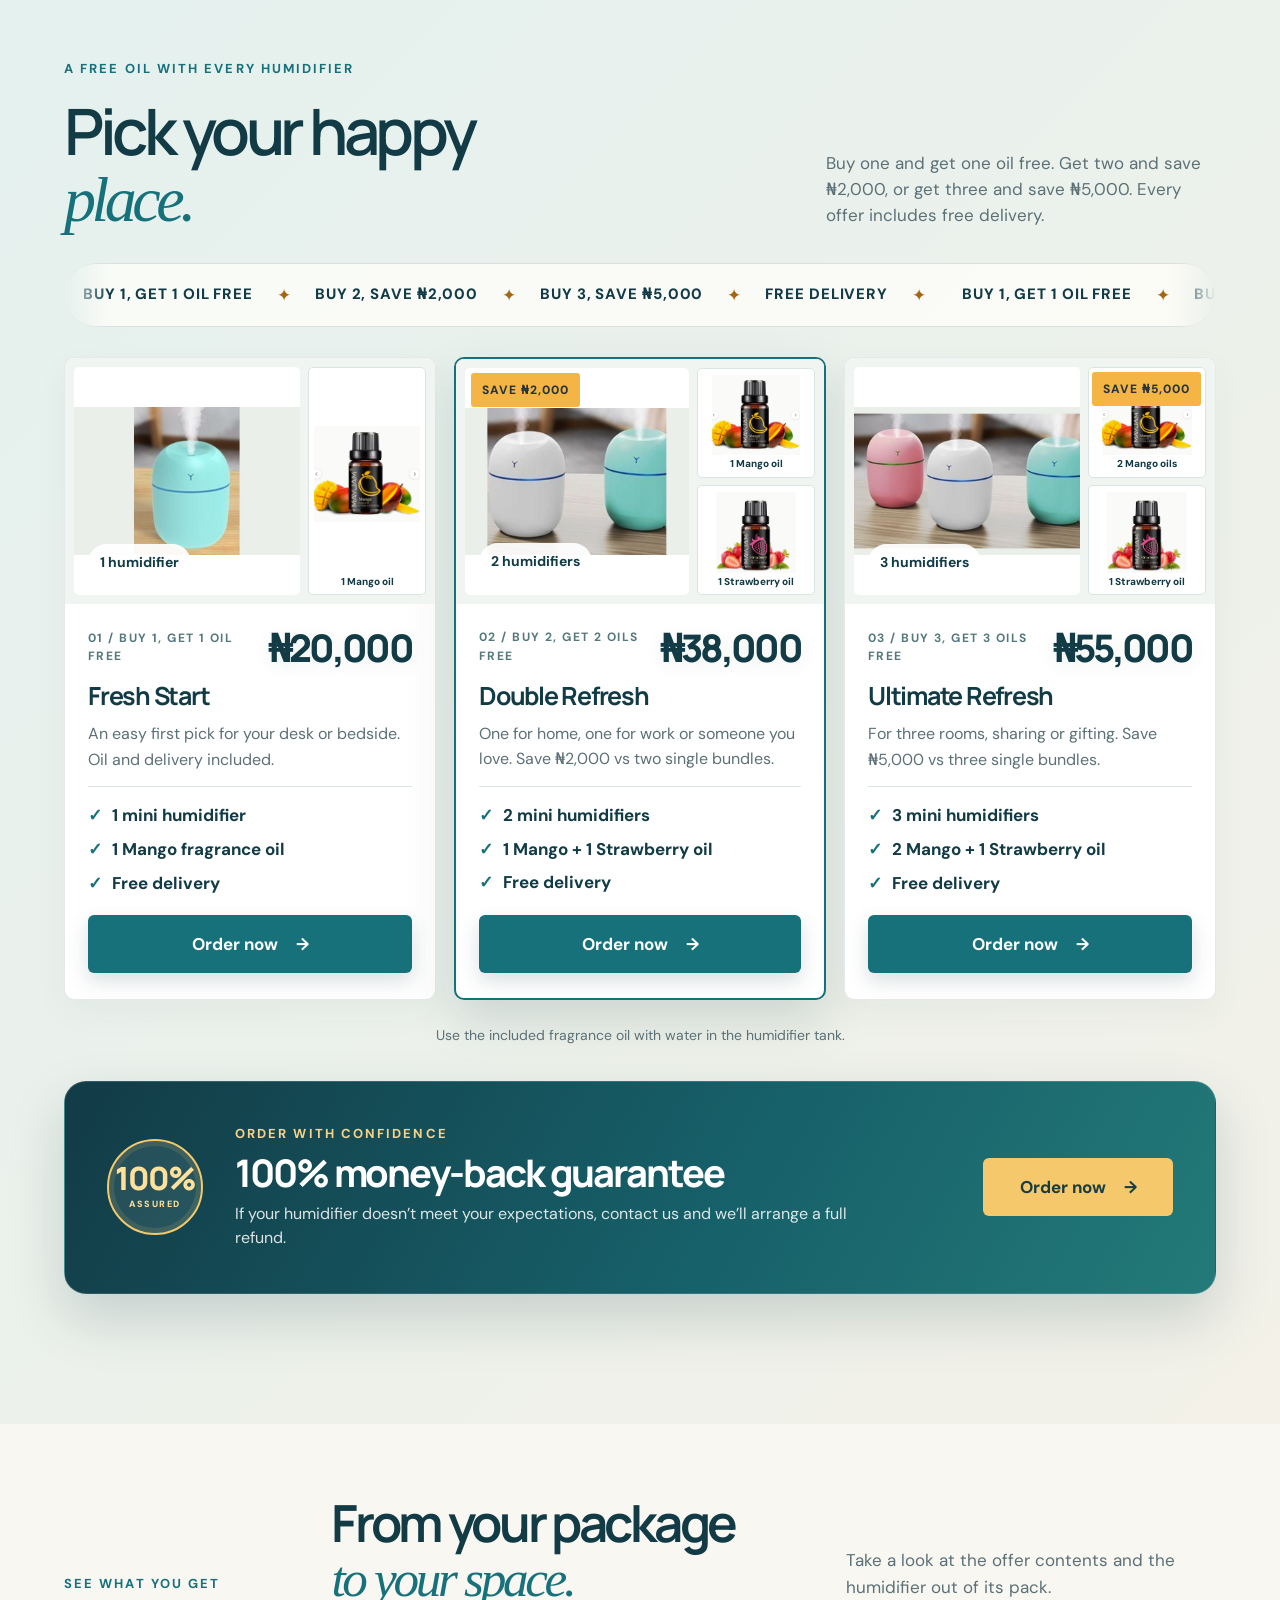
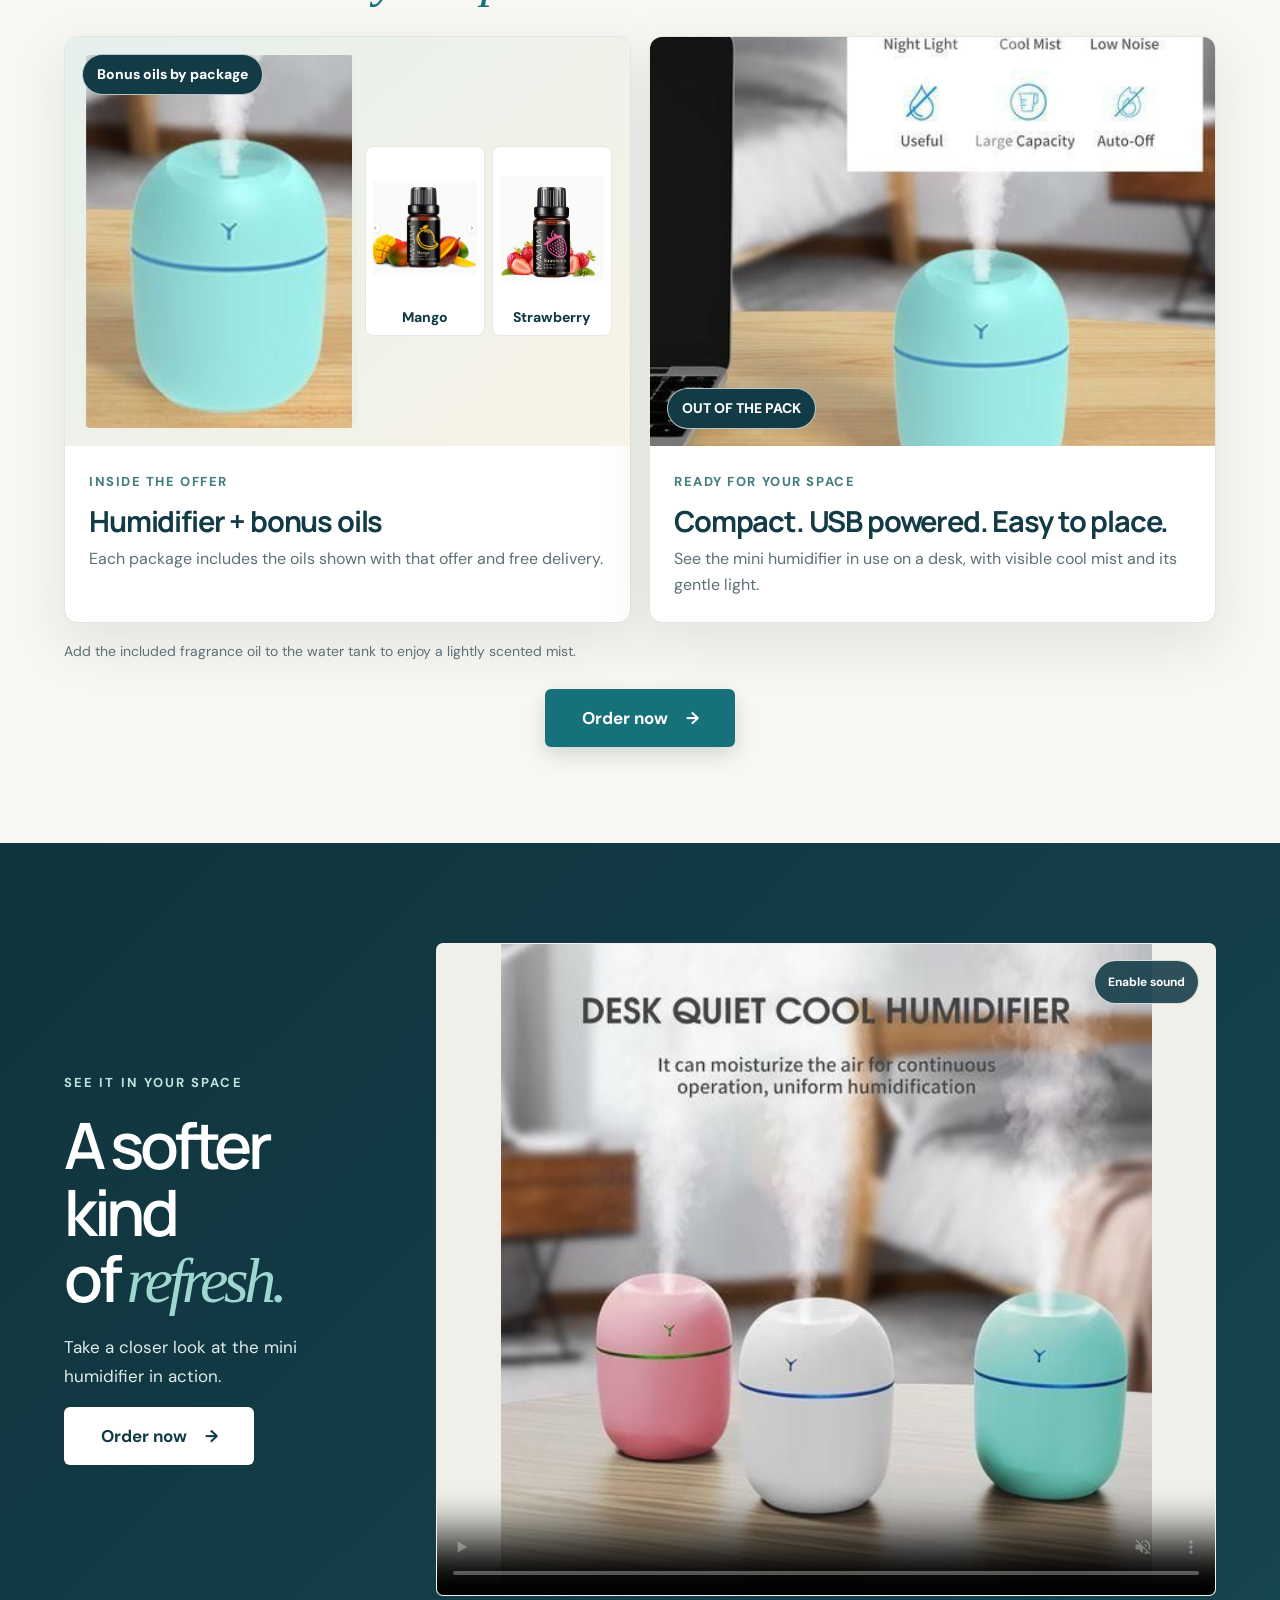
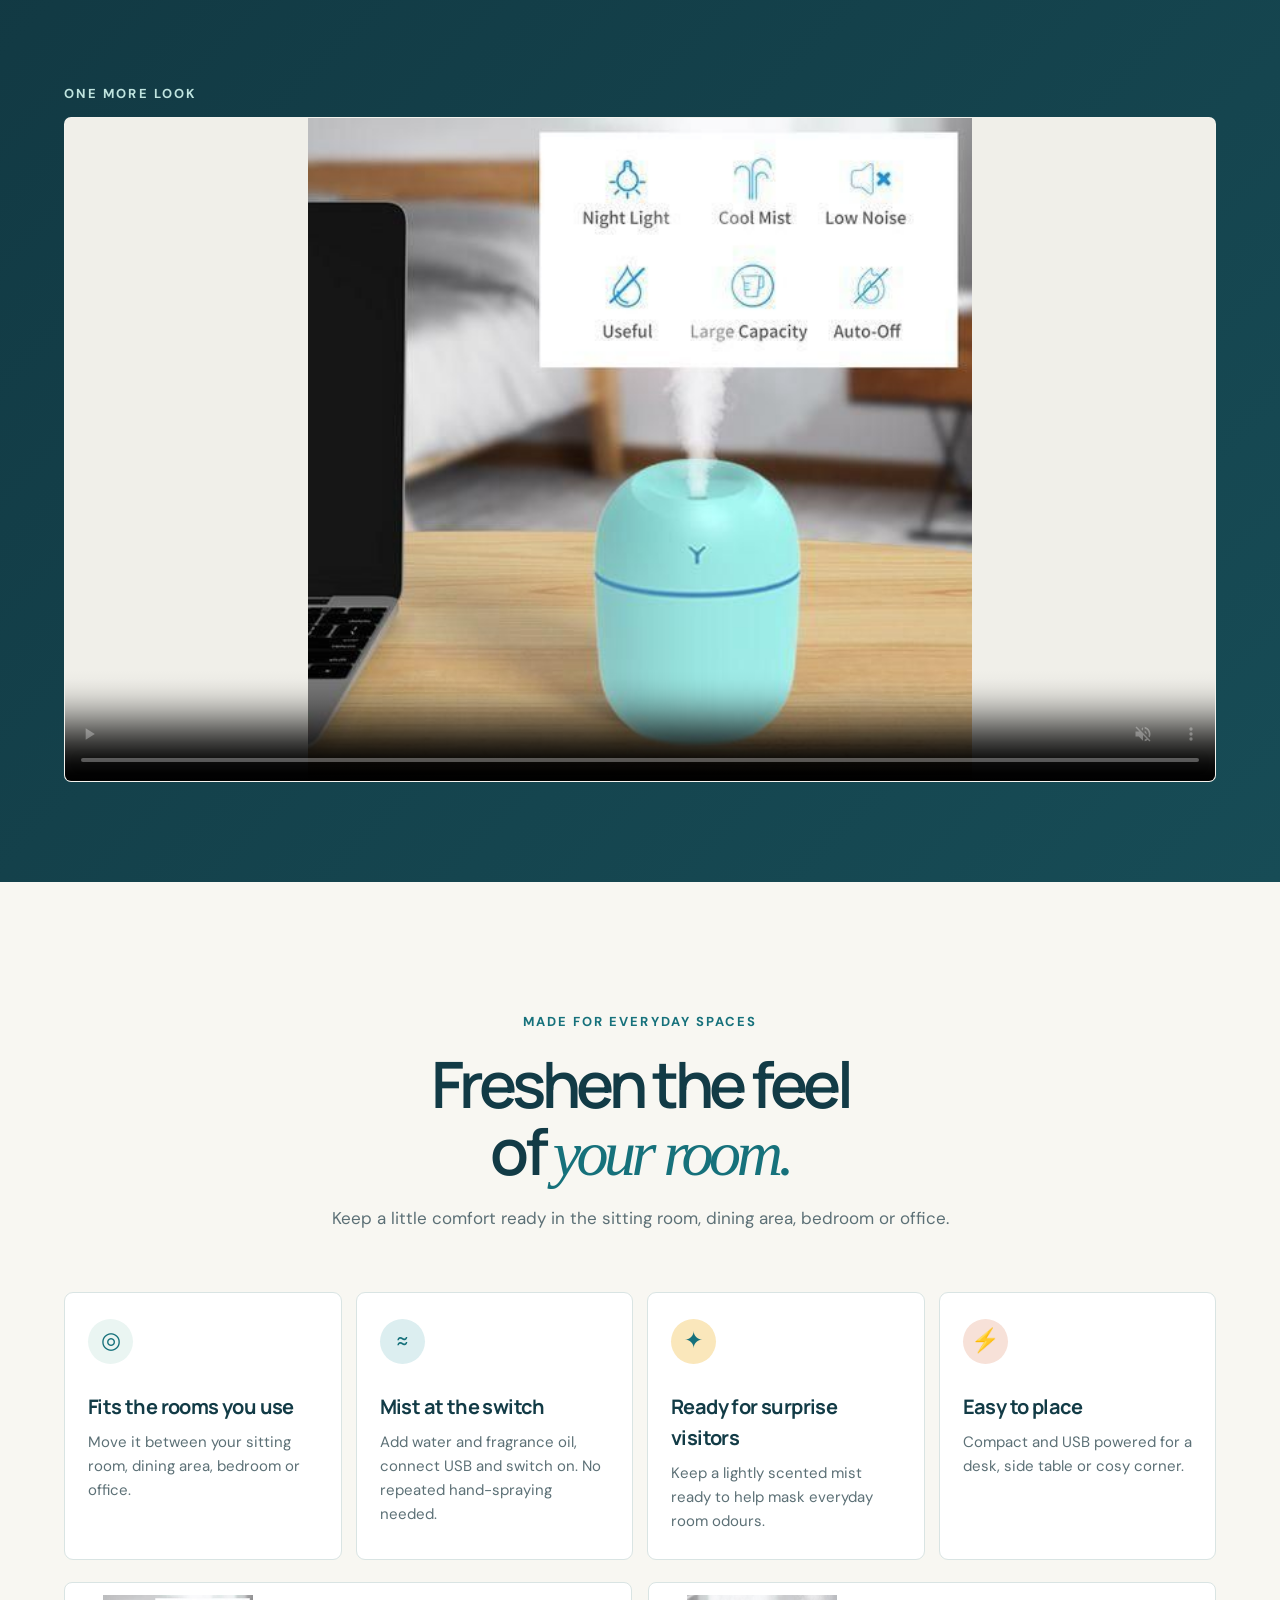
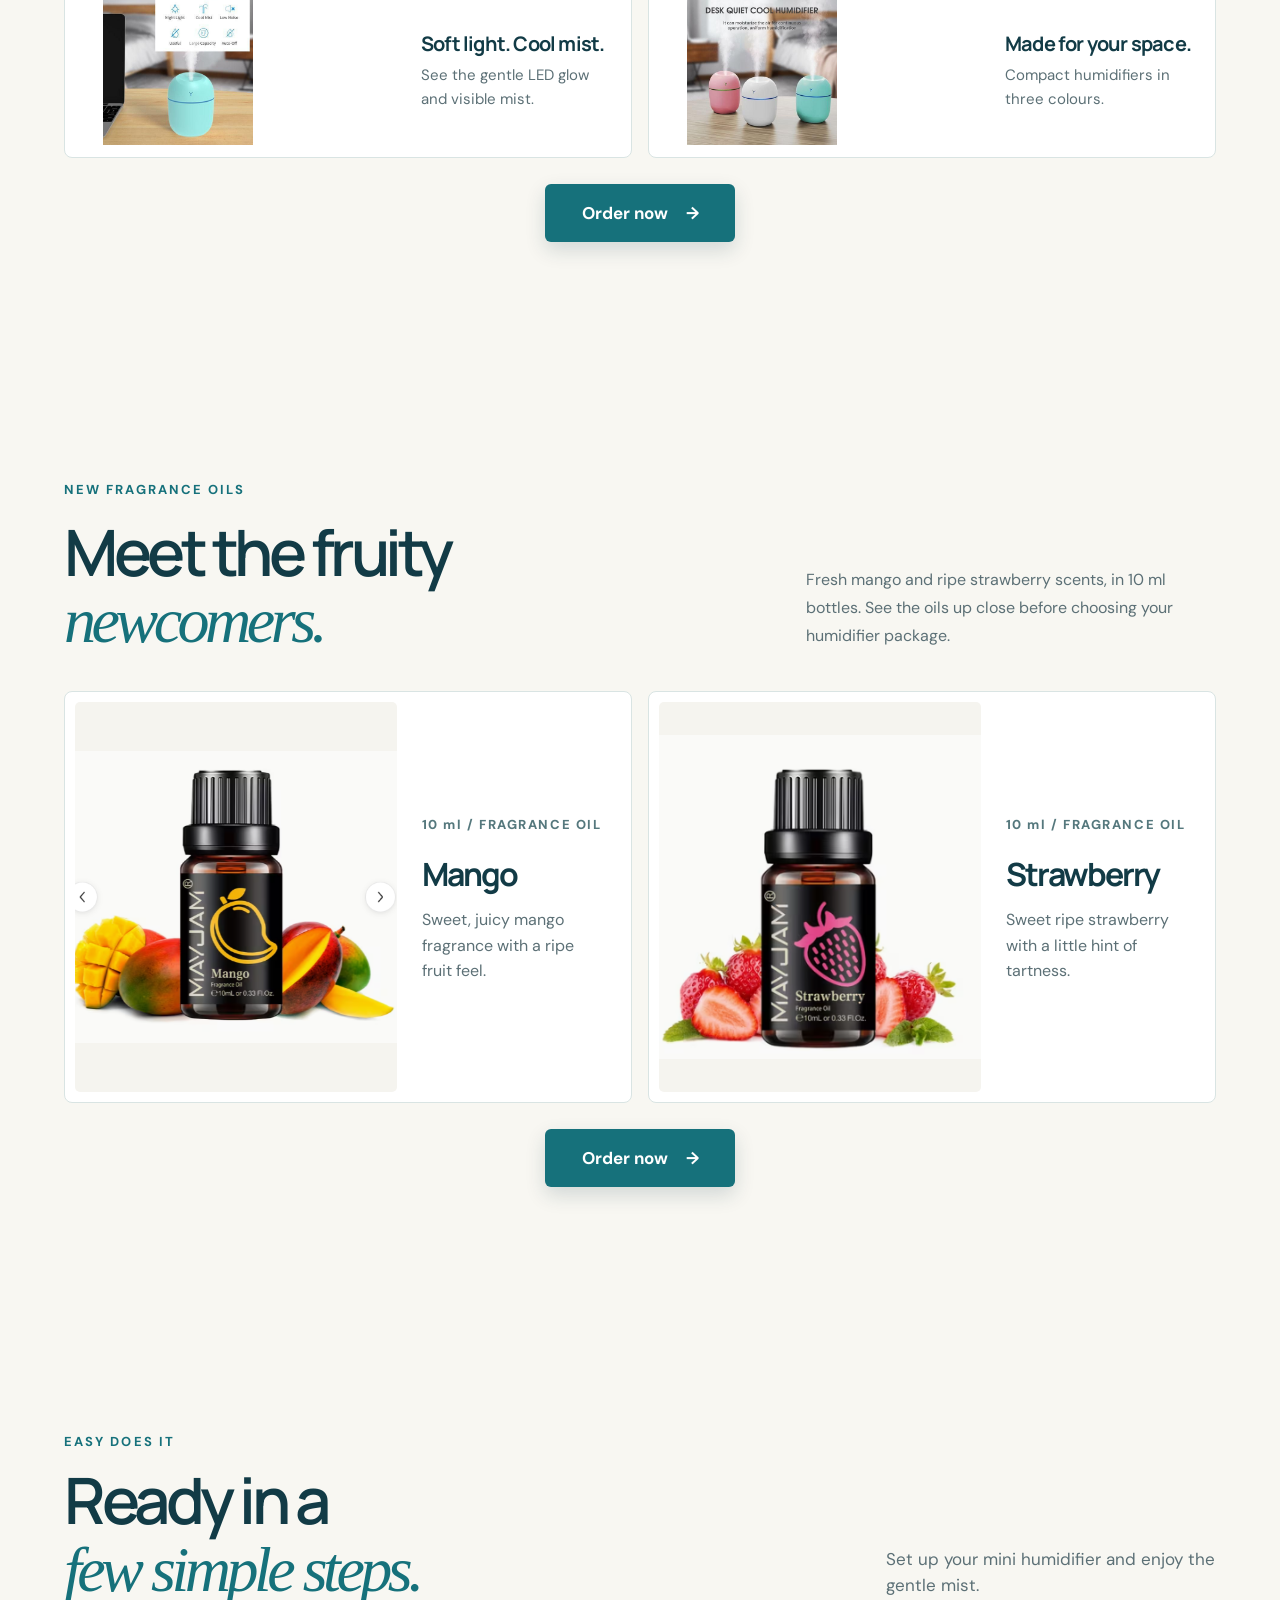
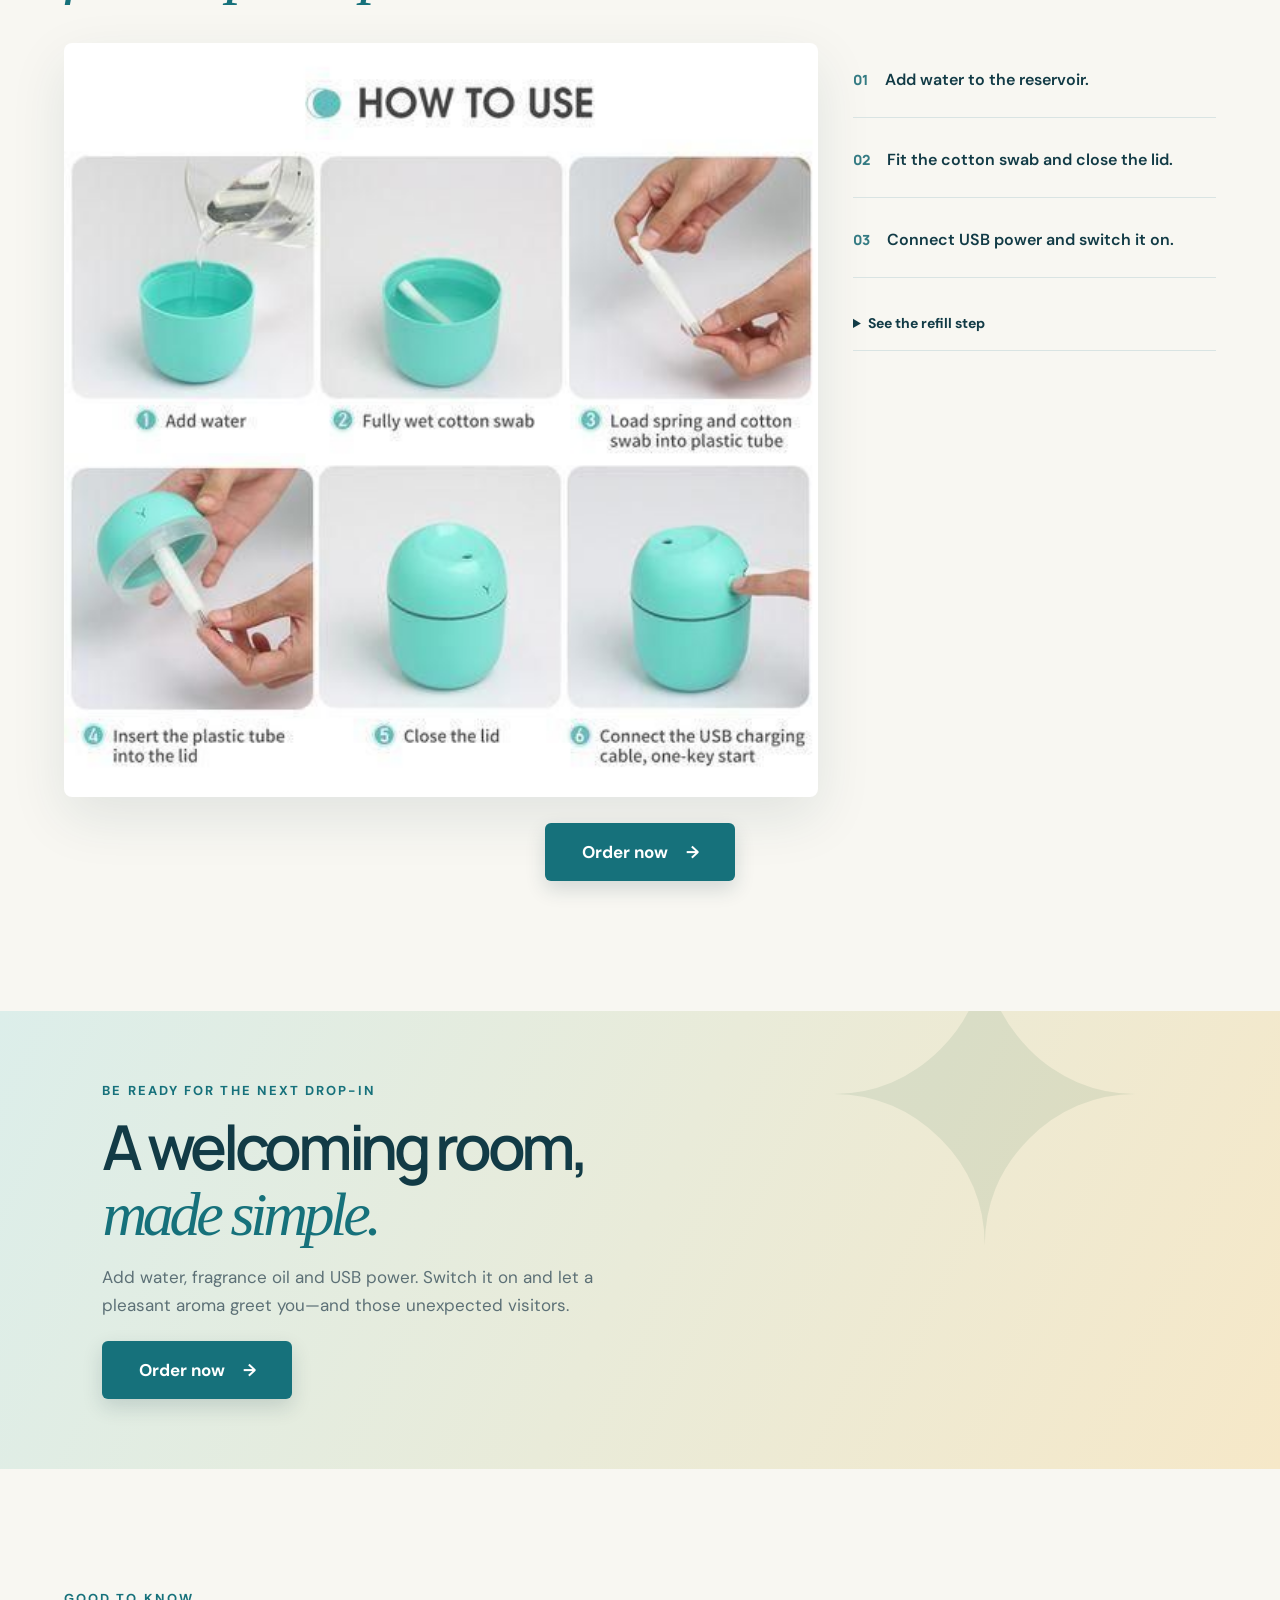
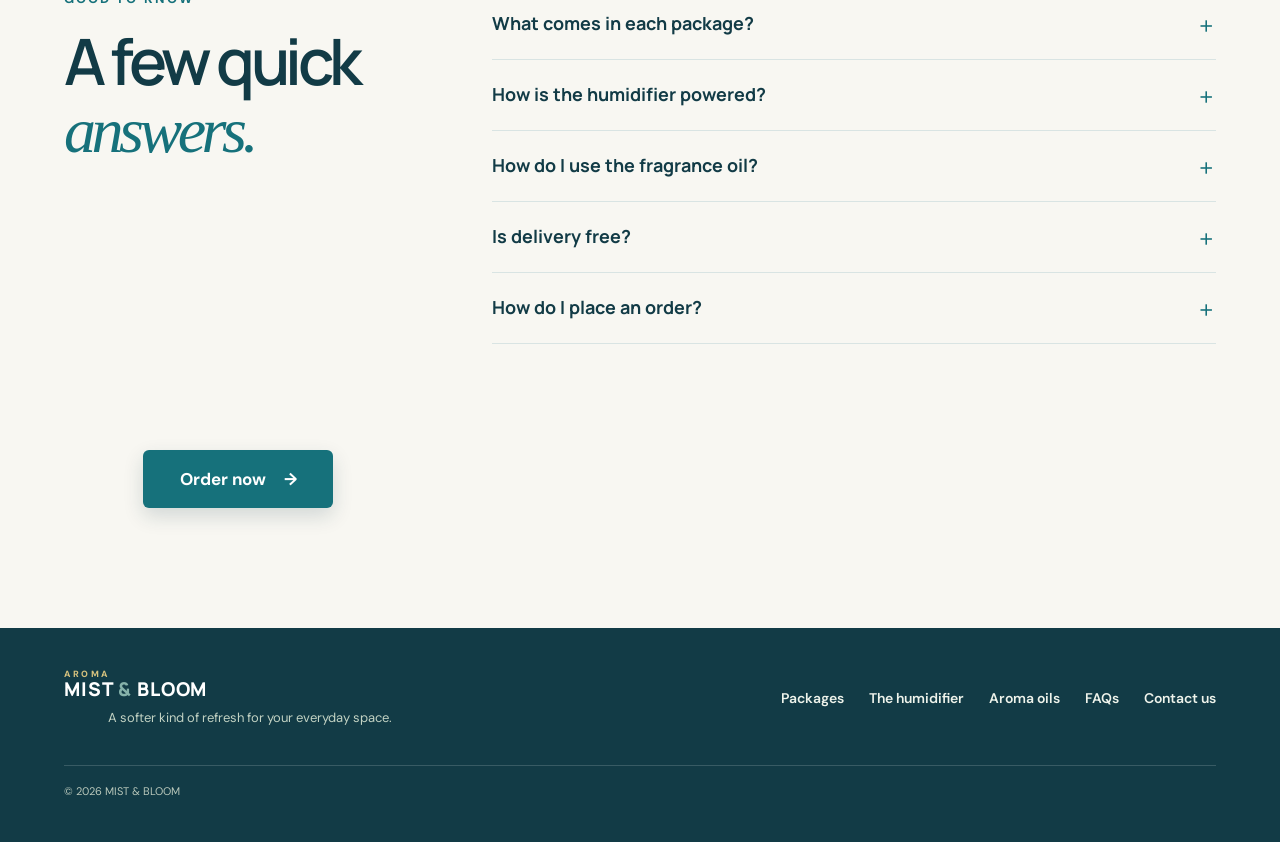
==== commit 331be5c3: "Add thank-you page and JavaScript functionality for order confirmation - Created a new HTML file `th" ====
--- a/index.html
+++ b/index.html
@@ -4,8 +4,8 @@
   <meta charset="utf-8">
   <meta name="viewport" content="width=device-width, initial-scale=1">
   <meta name="theme-color" content="#f7f5ed">
-  <meta name="description" content="Bring a little more comfort to your space with the MIST & BLOOM portable mini humidifier. Free delivery on our featured packages.">
-  <title>MIST & BLOOM | A softer kind of refresh</title>
+  <meta name="description" content="Shop the MIST & BLOOM mini USB humidifier with complimentary fragrance oils included according to each package, plus free delivery.">
+  <title>Mini USB Humidifier Offers | MIST & BLOOM</title>
   <link rel="preconnect" href="https://fonts.googleapis.com">
   <link rel="preconnect" href="https://fonts.gstatic.com" crossorigin>
   <link href="https://fonts.googleapis.com/css2?family=DM+Sans:wght@400;500;600;700&family=Manrope:wght@400;500;600;700;800&display=swap" rel="stylesheet">
@@ -13,25 +13,25 @@
   <script src="script.js" defer></script>
 </head>
 <body>
-  <div class="announcement">A little comfort, delivered free <span aria-hidden="true">&#10022;</span></div>
+  <div class="announcement">Buy a humidifier, get a fragrance oil free · Delivery included <span aria-hidden="true">&#10022;</span></div>
   <header class="site-header">
-      <a class="brand" href="#home" aria-label="Mist and Bloom home"><span class="brand-mark" aria-hidden="true">M</span><span>MIST <i>&</i> BLOOM</span></a>
+      <a class="brand text-brand" href="#home" aria-label="Aroma Mist and Bloom home"><span class="brand-aroma">AROMA</span><span class="brand-name">MIST <i>&amp;</i> BLOOM</span></a>
     <nav class="main-nav" aria-label="Main navigation">
-      <a href="#packages">Packages</a><a href="#features">The humidifier</a><a href="#oils">Aroma oils</a><a href="#how-to">How it works</a>
+      <a href="#packages">Offers</a><a href="#proof">Product details</a><a href="#videos">See it work</a><a href="#how-to">How to use</a>
     </nav>
-    <button class="bag-button" type="button" data-open-cart aria-label="Open shopping bag">Bag <span class="bag-count">0</span></button>
+    <button class="bag-button" type="button" data-open-cart aria-label="Open your bag">Bag <span class="bag-count">0</span></button>
   </header>
 
   <main id="home">
     <section class="hero section-wrap">
       <div class="hero-copy">
-        <p class="eyebrow"><span class="eyebrow-dot"></span> YOUR EVERYDAY SPACE, REFRESHED</p>
-        <h1>Make room<br>for a <em>softer</em> day.</h1>
-        <p class="hero-lede">A compact USB humidifier with visible cool mist and a gentle LED glow. Choose your bundle and get a Mango or Strawberry oil free, with delivery included.</p>
-        <div class="hero-actions"><a class="button button-dark" href="#packages">Choose your offer <span aria-hidden="true">&#8594;</span></a><a class="text-link" href="#videos">See it in action</a></div>
-        <div class="hero-note"><span class="note-spark" aria-hidden="true">&#10022;</span><span><strong>Free delivery</strong><br>on our featured packages</span></div>
+        <p class="eyebrow"><span class="eyebrow-dot"></span> A WELCOMING FEEL, READY ANYTIME</p>
+        <h1>Make every room<br>feel more <em>welcoming.</em></h1>
+        <p class="hero-lede">Sitting room, dining area, bedroom or office—add water and fragrance oil, connect USB and switch on. Enjoy a lightly scented mist that helps mask everyday odours, without hand-spraying when guests are on their way.</p>
+        <div class="hero-actions"><a class="button button-dark section-order-now" href="#packages">Order now <span aria-hidden="true">&#8594;</span></a><a class="text-link" href="#videos">Watch the humidifier</a></div>
       </div>
       <div class="hero-media-wrap">
+        <figure class="hero-product-photo"><img src="assets/products/package-one.jpg" alt="MIST & BLOOM mini humidifier producing a visible stream of cool mist" fetchpriority="high"><figcaption>Meet your mini USB humidifier</figcaption></figure>
         <div class="video-frame hero-video-frame">
           <video class="hero-video" data-autoplay playsinline loop preload="metadata" poster="assets/products/package-one.jpg" aria-label="MIST and BLOOM mini humidifier in use">
             <source src="assets/products/humidifier.mp4" type="video/mp4">
@@ -43,41 +43,81 @@
       </div>
     </section>
 
-    <section class="trust-strip" aria-label="Store benefits"><span>Portable comfort</span><i></i><span>USB powered</span><i></i><span>Free delivery</span></section>
+    <section class="trust-strip" aria-label="Offer highlights"><span>Compact & portable</span><i></i><span>USB powered</span><i></i><span>Free delivery</span><a class="trust-order-now" href="#packages">Order now <span aria-hidden="true">&#8594;</span></a></section>
+
+    <section class="customer-proof section-wrap" id="proof" aria-labelledby="proof-title">
+      <div class="proof-heading"><p class="eyebrow">SEE THE PRODUCT FOR YOURSELF</p><h2 id="proof-title">Real product.<br><em>Clear details.</em></h2><p>Look closely at the mist, refill and simple setup before choosing your package.</p></div>
+      <div class="proof-grid">
+        <figure class="proof-card product-proof-card"><img class="proof-product-image" src="assets/products/2.jpg" alt="The mini humidifier producing visible cool mist with its night light" loading="lazy"><figcaption><strong>Visible cool mist + gentle light</strong><span>See the humidifier switched on and in use.</span></figcaption></figure>
+        <figure class="proof-card product-proof-card"><img class="proof-product-image step-proof-image" src="assets/products/4.jpg" alt="Adding water through the humidifier's refill opening" loading="lazy"><figcaption><strong>Easy top refill</strong><span>See how water goes straight into the reservoir.</span></figcaption></figure>
+        <figure class="proof-card product-proof-card"><img class="proof-product-image step-proof-image" src="assets/products/7.jpg" alt="Step-by-step setup for the mini humidifier" loading="lazy"><figcaption><strong>Simple to set up</strong><span>Add water, fit the wick, close and connect USB power.</span></figcaption></figure>
+      </div>
+      <p class="proof-note">See the humidifier working in the videos below.</p>
+      <div class="section-cta"><a class="button button-dark section-order-now" href="#packages">Order now <span aria-hidden="true">&#8594;</span></a></div>
+    </section>
+
+    <section class="package-section" id="packages">
+      <div class="section-wrap">
+        <div class="package-heading"><div><p class="eyebrow">A FREE OIL WITH EVERY HUMIDIFIER</p><h2>Pick your happy<br><em>place.</em></h2></div><p>Buy one and get one oil free. Get two and save &#8358;2,000, or get three and save &#8358;5,000. Every offer includes free delivery.</p></div>
+        <div class="offer-marquee" role="region" aria-label="Bundle offers: buy one and get one oil free; buy two and save 2,000 naira; buy three and save 5,000 naira; free delivery">
+          <p class="sr-only">Buy 1 humidifier, get 1 fragrance oil free. Buy 2, save &#8358;2,000. Buy 3, save &#8358;5,000. Free delivery on all offers.</p>
+          <div class="marquee-track" aria-hidden="true">
+            <div class="marquee-group"><span>BUY 1, GET 1 OIL FREE</span><i>&#10022;</i><span>BUY 2, SAVE &#8358;2,000</span><i>&#10022;</i><span>BUY 3, SAVE &#8358;5,000</span><i>&#10022;</i><span>FREE DELIVERY</span><i>&#10022;</i></div>
+            <div class="marquee-group"><span>BUY 1, GET 1 OIL FREE</span><i>&#10022;</i><span>BUY 2, SAVE &#8358;2,000</span><i>&#10022;</i><span>BUY 3, SAVE &#8358;5,000</span><i>&#10022;</i><span>FREE DELIVERY</span><i>&#10022;</i></div>
+          </div>
+        </div>
+        <div class="package-grid">
+          <article class="package-card">
+            <div class="package-image bundle-visual bundle-fresh"><div class="humidifier-photo"><img src="assets/products/package-one.jpg" alt="One mini humidifier" loading="lazy"><span class="image-count">1 humidifier</span></div><div class="oil-extras"><figure class="oil-extra"><img src="assets/products/mango-oil-product.png" alt="Mango fragrance oil included in this package" loading="lazy"><figcaption>1 Mango oil</figcaption></figure></div></div>
+            <div class="package-info"><div class="package-top"><span class="package-kicker">01 / BUY 1, GET 1 OIL FREE</span><span class="package-price">&#8358;20,000</span></div><h3>Fresh Start</h3><p>An easy first pick for your desk or bedside. Oil and delivery included.</p><ul class="included-list"><li>1 mini humidifier</li><li>1 Mango fragrance oil</li><li>Free delivery</li></ul><button class="button button-dark order-now" type="button" data-order="fresh">Order now <span aria-hidden="true">&#8594;</span></button></div>
+          </article>
+          <article class="package-card package-featured">
+            <div class="package-image bundle-visual bundle-double"><div class="humidifier-photo"><img src="assets/products/package-two.jpg" alt="Two mini humidifiers" loading="lazy"><span class="image-count">2 humidifiers</span></div><div class="oil-extras"><figure class="oil-extra"><img src="assets/products/mango-oil-product.png" alt="Mango fragrance oil" loading="lazy"><figcaption>1 Mango oil</figcaption></figure><figure class="oil-extra"><img src="assets/products/strawberry-oil-product.png" alt="Strawberry fragrance oil" loading="lazy"><figcaption>1 Strawberry oil</figcaption></figure></div><span class="popular-label">SAVE &#8358;2,000</span></div>
+            <div class="package-info"><div class="package-top"><span class="package-kicker">02 / BUY 2, GET 2 OILS FREE</span><span class="package-price">&#8358;38,000</span></div><h3>Double Refresh</h3><p>One for home, one for work or someone you love. Save &#8358;2,000 vs two single bundles.</p><ul class="included-list"><li>2 mini humidifiers</li><li>1 Mango + 1 Strawberry oil</li><li>Free delivery</li></ul><button class="button button-dark order-now" type="button" data-order="double">Order now <span aria-hidden="true">&#8594;</span></button></div>
+          </article>
+          <article class="package-card">
+            <div class="package-image bundle-visual bundle-ultimate"><div class="humidifier-photo"><img src="assets/products/package-three.jpg" alt="Three mini humidifiers" loading="lazy"><span class="image-count">3 humidifiers</span></div><div class="oil-extras"><figure class="oil-extra"><img src="assets/products/mango-oil-product.png" alt="Mango fragrance oil" loading="lazy"><figcaption>2 Mango oils</figcaption></figure><figure class="oil-extra"><img src="assets/products/strawberry-oil-product.png" alt="Strawberry fragrance oil" loading="lazy"><figcaption>1 Strawberry oil</figcaption></figure></div><span class="popular-label">SAVE &#8358;5,000</span></div>
+            <div class="package-info"><div class="package-top"><span class="package-kicker">03 / BUY 3, GET 3 OILS FREE</span><span class="package-price">&#8358;55,000</span></div><h3>Ultimate Refresh</h3><p>For three rooms, sharing or gifting. Save &#8358;5,000 vs three single bundles.</p><ul class="included-list"><li>3 mini humidifiers</li><li>2 Mango + 1 Strawberry oil</li><li>Free delivery</li></ul><button class="button button-dark order-now" type="button" data-order="ultimate">Order now <span aria-hidden="true">&#8594;</span></button></div>
+          </article>
+        </div>
+        <p class="package-footnote">Use the included fragrance oil with water in the humidifier tank.</p>
+        <aside class="guarantee-banner" aria-label="100 percent money-back guarantee">
+          <div class="guarantee-seal" aria-hidden="true"><span>100%</span><small>ASSURED</small></div>
+          <div class="guarantee-copy"><p class="eyebrow">ORDER WITH CONFIDENCE</p><h2>100% money-back guarantee</h2><p>If your humidifier doesn’t meet your expectations, contact us and we’ll arrange a full refund.</p></div>
+          <a class="button button-dark section-order-now" href="#packages">Order now <span aria-hidden="true">&#8594;</span></a>
+        </aside>
+      </div>
+    </section>
+
+    <section class="unboxing-section section-wrap" id="whats-included" aria-labelledby="unboxing-title">
+      <div class="unboxing-heading"><p class="eyebrow">SEE WHAT YOU GET</p><h2 id="unboxing-title">From your package<br><em>to your space.</em></h2><p>Take a look at the offer contents and the humidifier out of its pack.</p></div>
+      <div class="unboxing-grid">
+        <article class="unboxing-card contents-card"><div class="unboxing-image contents-visual"><img class="contents-humidifier" src="assets/products/package-one.jpg" alt="Mini humidifier included in the offer" loading="lazy"><div class="contents-oils"><figure><img src="assets/products/mango-oil-product.png" alt="Mango fragrance oil included with one-unit package" loading="lazy"><figcaption>Mango</figcaption></figure><figure><img src="assets/products/strawberry-oil-product.png" alt="Strawberry fragrance oil included in multi-unit packages" loading="lazy"><figcaption>Strawberry</figcaption></figure></div><span class="contents-badge">Bonus oils by package</span></div><div class="unboxing-copy"><span class="unboxing-label">INSIDE THE OFFER</span><h3>Humidifier + bonus oils</h3><p>Each package includes the oils shown with that offer and free delivery.</p></div></article>
+        <article class="unboxing-card outside-card"><div class="unboxing-image"><img src="assets/products/2.jpg" alt="Mini humidifier outside its package, producing cool mist on a desk" loading="lazy"><span class="outside-badge">OUT OF THE PACK</span></div><div class="unboxing-copy"><span class="unboxing-label">READY FOR YOUR SPACE</span><h3>Compact. USB powered. Easy to place.</h3><p>See the mini humidifier in use on a desk, with visible cool mist and its gentle light.</p></div></article>
+      </div>
+      <p class="unboxing-note">Add the included fragrance oil to the water tank to enjoy a lightly scented mist.</p>
+      <div class="section-cta"><a class="button button-dark section-order-now" href="#packages">Order now <span aria-hidden="true">&#8594;</span></a></div>
+    </section>
+
+    <section class="video-section" id="videos">
+      <div class="section-wrap video-section-inner"><div class="video-section-copy"><p class="eyebrow">SEE IT IN YOUR SPACE</p><h2>A softer kind<br>of <em>refresh.</em></h2><p>Take a closer look at the mini humidifier in action.</p><a class="button button-light section-order-now" href="#packages">Order now <span aria-hidden="true">&#8594;</span></a></div><div class="video-frame demo-frame"><video data-autoplay playsinline controls preload="metadata" poster="assets/products/5.jpg" aria-label="Mini humidifier demonstration"><source src="assets/products/humid2.mp4" type="video/mp4"></video><button class="sound-toggle" type="button" aria-label="Enable video sound" hidden>Enable sound</button></div>
+        <div class="video-extra"><p class="eyebrow">ONE MORE LOOK</p><div class="video-frame extra-demo-frame"><video data-autoplay playsinline controls preload="metadata" poster="assets/products/2.jpg" aria-label="Another view of the mini humidifier"><source src="assets/products/humid3.mp4" type="video/mp4"></video><button class="sound-toggle" type="button" aria-label="Enable video sound" hidden>Enable sound</button></div></div>
+      </div>
+    </section>
 
     <section class="section section-wrap benefits-section" id="features">
-      <div class="section-heading"><p class="eyebrow">A LITTLE UPGRADE</p><h2>A fresh feeling,<br><em>made simple.</em></h2><p>Thoughtful details for your desk, bedside table or cosy corner.</p></div>
+      <div class="section-heading"><p class="eyebrow">MADE FOR EVERYDAY SPACES</p><h2>Freshen the feel<br>of <em>your room.</em></h2><p>Keep a little comfort ready in the sitting room, dining area, bedroom or office.</p></div>
       <div class="benefit-grid">
-        <article class="benefit-card"><span class="feature-icon" aria-hidden="true">&#9678;</span><h3>Compact & portable</h3><p>Easy to move from one favourite spot to another.</p></article>
-        <article class="benefit-card"><span class="feature-icon mist-icon" aria-hidden="true">&#8776;</span><h3>Visible cool mist</h3><p>A soft plume that brings a fresh look to your space.</p></article>
-        <article class="benefit-card"><span class="feature-icon" aria-hidden="true">&#10022;</span><h3>Gentle LED glow</h3><p>A subtle light to complement your evening routine.</p></article>
-        <article class="benefit-card"><span class="feature-icon" aria-hidden="true">&#9889;</span><h3>USB powered</h3><p>Convenient power for your desk or bedside.</p></article>
+        <article class="benefit-card"><span class="feature-icon" aria-hidden="true">&#9678;</span><h3>Fits the rooms you use</h3><p>Move it between your sitting room, dining area, bedroom or office.</p></article>
+        <article class="benefit-card"><span class="feature-icon mist-icon" aria-hidden="true">&#8776;</span><h3>Mist at the switch</h3><p>Add water and fragrance oil, connect USB and switch on. No repeated hand-spraying needed.</p></article>
+        <article class="benefit-card"><span class="feature-icon" aria-hidden="true">&#10022;</span><h3>Ready for surprise visitors</h3><p>Keep a lightly scented mist ready to help mask everyday room odours.</p></article>
+        <article class="benefit-card"><span class="feature-icon" aria-hidden="true">&#9889;</span><h3>Easy to place</h3><p>Compact and USB powered for a desk, side table or cosy corner.</p></article>
       </div>
       <div class="feature-photo-grid">
         <figure class="feature-photo-card"><img src="assets/products/2.jpg" alt="Mini humidifier with night light and visible cool mist features" loading="lazy"><figcaption><strong>Soft light. Cool mist.</strong><span>See the gentle LED glow and visible mist.</span></figcaption></figure>
         <figure class="feature-photo-card"><img src="assets/products/5.jpg" alt="Three mini humidifiers in different colours producing mist" loading="lazy"><figcaption><strong>Made for your space.</strong><span>Compact humidifiers in three colours.</span></figcaption></figure>
       </div>
-    </section>
-
-    <section class="package-section" id="packages">
-      <div class="section-wrap">
-        <div class="package-heading"><div><p class="eyebrow">A FREE OIL WITH EVERY HUMIDIFIER</p><h2>Pick your happy<br><em>place.</em></h2></div><p>Buy a mini humidifier and get a Mango or Strawberry fragrance oil free with every unit.</p></div>
-        <div class="package-grid">
-          <article class="package-card">
-            <div class="package-image bundle-visual bundle-fresh"><div class="humidifier-photo"><img src="assets/products/package-one.jpg" alt="One mini humidifier" loading="lazy"><span class="image-count">1 humidifier</span></div><div class="oil-extras"><figure class="oil-extra"><img src="assets/products/mango-oil-product.png" alt="Mango fragrance oil" loading="lazy"><figcaption>1 mango oil</figcaption></figure></div></div>
-            <div class="package-info"><div class="package-top"><span class="package-kicker">01 / BUY 1, GET 1 OIL FREE</span><span class="package-price">&#8358;20,000</span></div><h3>Fresh Start</h3><p>An easy first pick for your desk or bedside. Oil and delivery included.</p><ul class="included-list"><li>1 mini humidifier</li><li>1 free Mango or Strawberry oil</li><li>Free delivery</li></ul><button class="button button-dark order-now" type="button" data-order="fresh">Order now <span aria-hidden="true">&#8594;</span></button></div>
-          </article>
-          <article class="package-card package-featured">
-            <div class="package-image bundle-visual bundle-double"><div class="humidifier-photo"><img src="assets/products/package-two.jpg" alt="Two mini humidifiers" loading="lazy"><span class="image-count">2 humidifiers</span></div><div class="oil-extras"><figure class="oil-extra"><img src="assets/products/mango-oil-product.png" alt="Mango fragrance oil" loading="lazy"><figcaption>2 free oils</figcaption></figure><figure class="oil-extra"><img src="assets/products/strawberry-oil-product.png" alt="Strawberry fragrance oil" loading="lazy"><figcaption>Choose scents</figcaption></figure></div><span class="popular-label">SAVE &#8358;2,000</span></div>
-            <div class="package-info"><div class="package-top"><span class="package-kicker">02 / BUY 2, GET 2 OILS FREE</span><span class="package-price">&#8358;38,000</span></div><h3>Double Refresh</h3><p>One for home, one for work or someone you love. Save &#8358;2,000 vs two single bundles.</p><ul class="included-list"><li>2 mini humidifiers</li><li>2 free fragrance oils</li><li>Free delivery</li></ul><button class="button button-dark order-now" type="button" data-order="double">Order now <span aria-hidden="true">&#8594;</span></button></div>
-          </article>
-          <article class="package-card">
-            <div class="package-image bundle-visual bundle-ultimate"><div class="humidifier-photo"><img src="assets/products/package-three.jpg" alt="Three mini humidifiers" loading="lazy"><span class="image-count">3 humidifiers</span></div><div class="oil-extras"><figure class="oil-extra"><img src="assets/products/mango-oil-product.png" alt="Mango fragrance oil" loading="lazy"><figcaption>3 free oils</figcaption></figure><figure class="oil-extra"><img src="assets/products/strawberry-oil-product.png" alt="Strawberry fragrance oil" loading="lazy"><figcaption>Choose scents</figcaption></figure></div><span class="popular-label">SAVE &#8358;5,000</span></div>
-            <div class="package-info"><div class="package-top"><span class="package-kicker">03 / BUY 3, GET 3 OILS FREE</span><span class="package-price">&#8358;55,000</span></div><h3>Ultimate Refresh</h3><p>For three rooms, sharing or gifting. Save &#8358;5,000 vs three single bundles.</p><ul class="included-list"><li>3 mini humidifiers</li><li>3 free fragrance oils</li><li>Free delivery</li></ul><button class="button button-dark order-now" type="button" data-order="ultimate">Order now <span aria-hidden="true">&#8594;</span></button></div>
-          </article>
-        </div>
-        <p class="package-footnote">Aroma oils are package extras and are not intended for the humidifier water tank.</p>
-      </div>
+      <div class="section-cta"><a class="button button-dark section-order-now" href="#packages">Order now <span aria-hidden="true">&#8594;</span></a></div>
     </section>
 
     <section class="fragrance-section section-wrap" id="oils">
@@ -86,37 +126,27 @@
         <article class="fragrance-card"><div class="fragrance-photo"><img src="assets/products/mango-oil-product.png" alt="Mango fragrance oil bottle with fresh mango" loading="lazy"></div><div class="fragrance-copy"><span>10 ml / FRAGRANCE OIL</span><h3>Mango</h3><p>Sweet, juicy mango fragrance with a ripe fruit feel.</p></div></article>
         <article class="fragrance-card"><div class="fragrance-photo"><img src="assets/products/strawberry-oil-product.png" alt="Strawberry fragrance oil bottle with fresh strawberries" loading="lazy"></div><div class="fragrance-copy"><span>10 ml / FRAGRANCE OIL</span><h3>Strawberry</h3><p>Sweet ripe strawberry with a little hint of tartness.</p></div></article>
       </div>
-      <a class="fragrance-link" href="#packages">Explore the humidifier packages <span aria-hidden="true">&#8594;</span></a>
-    </section>
-
-    <section class="showcase-section section-wrap">
-      <div class="showcase-copy"><p class="eyebrow">A CLOSER LOOK</p><h2>Little details.<br><em>Lovely difference.</em></h2><p>Easy to refill, simple to set up, and ready for the spot you choose.</p><a href="#how-to" class="text-link">See how it works <span aria-hidden="true">&#8594;</span></a></div>
-      <figure class="showcase-photo"><img src="assets/products/2.jpg" alt="Mini humidifier producing a gentle mist on a desk" loading="lazy"><figcaption>Made for your everyday spaces</figcaption></figure>
-    </section>
-
-    <section class="video-section" id="videos">
-      <div class="section-wrap video-section-inner"><div class="video-section-copy"><p class="eyebrow">SEE IT IN YOUR SPACE</p><h2>A softer kind<br>of <em>refresh.</em></h2><p>Take a closer look at the mini humidifier in action.</p></div><div class="video-frame demo-frame"><video data-autoplay playsinline controls preload="metadata" poster="assets/products/5.jpg" aria-label="Mini humidifier demonstration"><source src="assets/products/humid2.mp4" type="video/mp4"></video><button class="sound-toggle" type="button" aria-label="Enable video sound" hidden>Enable sound</button></div>
-        <div class="video-extra"><p class="eyebrow">ONE MORE LOOK</p><div class="video-frame extra-demo-frame"><video data-autoplay playsinline controls preload="metadata" poster="assets/products/2.jpg" aria-label="Another view of the mini humidifier"><source src="assets/products/humid3.mp4" type="video/mp4"></video><button class="sound-toggle" type="button" aria-label="Enable video sound" hidden>Enable sound</button></div></div>
-      </div>
+      <div class="section-cta"><a class="button button-dark section-order-now" href="#packages">Order now <span aria-hidden="true">&#8594;</span></a></div>
     </section>
 
     <section class="how-section section-wrap" id="how-to">
       <div class="how-heading"><p class="eyebrow">EASY DOES IT</p><h2>Ready in a<br><em>few simple steps.</em></h2><p>Set up your mini humidifier and enjoy the gentle mist.</p></div>
       <div class="how-content"><img src="assets/products/7.jpg" alt="Illustrated steps for filling and setting up the mini humidifier" loading="lazy"><div class="how-notes"><div><span>01</span><p>Add water to the reservoir.</p></div><div><span>02</span><p>Fit the cotton swab and close the lid.</p></div><div><span>03</span><p>Connect USB power and switch it on.</p></div><details><summary>See the refill step</summary><img src="assets/products/4.jpg" alt="Pouring water into the humidifier reservoir" loading="lazy"></details></div></div>
+      <div class="section-cta"><a class="button button-dark section-order-now" href="#packages">Order now <span aria-hidden="true">&#8594;</span></a></div>
     </section>
 
-    <section class="last-call"><div><p class="eyebrow">YOUR COMFY CORNER IS CALLING</p><h2>Choose your package.<br><em>We'll bring it to you.</em></h2><a class="button button-light" href="#packages">Shop packages <span aria-hidden="true">&#8594;</span></a></div><span class="last-call-flower" aria-hidden="true">&#10022;</span></section>
+    <section class="last-call"><div><p class="eyebrow">BE READY FOR THE NEXT DROP-IN</p><h2>A welcoming room,<br><em>made simple.</em></h2><p class="last-call-copy">Add water, fragrance oil and USB power. Switch it on and let a pleasant aroma greet you—and those unexpected visitors.</p><a class="button button-dark section-order-now" href="#packages">Order now <span aria-hidden="true">&#8594;</span></a></div><span class="last-call-flower" aria-hidden="true">&#10022;</span></section>
 
     <section class="faq-section section-wrap" id="faq"><div class="faq-heading"><p class="eyebrow">GOOD TO KNOW</p><h2>A few quick<br><em>answers.</em></h2></div><div class="faq-list">
       <details><summary>What comes in each package?</summary><p>Each package includes the number of mini humidifiers and aroma oil extras listed with that offer.</p></details>
       <details><summary>How is the humidifier powered?</summary><p>The mini humidifier is USB powered. Use a compatible USB power source.</p></details>
-      <details><summary>Can I put the aroma oil in the water tank?</summary><p>The oils are package extras. We have not confirmed that they are compatible with the humidifier tank, so do not add them to its water.</p></details>
+      <details><summary>How do I use the fragrance oil?</summary><p>Add water and the included fragrance oil to the tank, then connect USB power and switch on. Use the amount recommended on the oil bottle.</p></details>
       <details><summary>Is delivery free?</summary><p>Yes. Delivery is free for these packages. We will contact you to confirm your address and delivery arrangements.</p></details>
-      <details><summary>How do I place an order?</summary><p>Choose a package, fill in the short order form and submit. Your email app will open a pre-filled message; press Send to email the order details to us.</p></details>
-    </div></section>
+      <details><summary>How do I place an order?</summary><p>Choose a package, fill in the order form and submit. Your details are sent to MIST &amp; BLOOM directly from the page—no email app needed.</p></details>
+    </div><div class="section-cta"><a class="button button-dark section-order-now" href="#packages">Order now <span aria-hidden="true">&#8594;</span></a></div></section>
   </main>
 
-  <footer class="site-footer"><a class="brand footer-brand" href="#home"><span class="brand-mark" aria-hidden="true">M</span><span>MIST <i>&</i> BLOOM</span></a><p>A softer kind of refresh for your everyday space.</p><div class="footer-links"><a href="#packages">Packages</a><a href="#features">The humidifier</a><a href="#oils">Aroma oils</a><a href="#faq">FAQs</a><a href="mailto:abolarinwaibraheem@gmail.com">Contact us</a></div><small>&copy; <span id="year"></span> MIST & BLOOM</small></footer>
+  <footer class="site-footer"><a class="brand text-brand footer-brand" href="#home" aria-label="Aroma Mist and Bloom home"><span class="brand-aroma">AROMA</span><span class="brand-name">MIST <i>&amp;</i> BLOOM</span></a><p>A softer kind of refresh for your everyday space.</p><div class="footer-links"><a href="#packages">Packages</a><a href="#features">The humidifier</a><a href="#oils">Aroma oils</a><a href="#faq">FAQs</a><a href="mailto:abolarinwaibraheem@gmail.com">Contact us</a></div><small>&copy; <span id="year"></span> MIST & BLOOM</small></footer>
 
   <div class="drawer-backdrop" data-close-cart hidden></div>
   <aside class="cart-drawer" aria-labelledby="cart-title" aria-hidden="true">
@@ -129,21 +159,21 @@
   <dialog class="checkout-dialog" aria-labelledby="checkout-title"><button class="icon-button dialog-close" type="button" data-close-checkout aria-label="Close order form">&#10005;</button>
     <div class="checkout-intro"><p class="eyebrow">JUST A FEW DETAILS</p><h2 id="checkout-title">Let's get it<br><em>to your door.</em></h2><p class="checkout-summary">Your selected packages will appear here.</p><p class="free-delivery-note">Free delivery</p></div>
     <form class="order-form">
+      <aside class="order-serious-notice" aria-label="Please order only if you are ready to buy"><strong>Ready to place a real order?</strong><span>Please fill in this form only if you’re ready to receive your package. This helps us avoid failed deliveries.</span></aside>
       <div class="form-grid">
         <label>Full name<input name="name" autocomplete="name" required></label>
         <label>WhatsApp number<input name="whatsapp" type="tel" autocomplete="tel" inputmode="tel" required></label>
         <label>Alternative call number<input name="phone" type="tel" inputmode="tel" required></label>
         <label>State<input name="state" autocomplete="address-level1" required></label>
         <label class="full-field">Full delivery address<textarea name="address" rows="3" autocomplete="street-address" required></textarea></label>
-        <label class="full-field">Oil scent choice (optional)<input name="scents" placeholder="Mango, Strawberry, or a mix"></label>
         <label class="full-field">Preferred receiving date<select name="date" required><option value="">Choose a date</option></select></label>
       </div>
       <p class="form-note">Your date is a request. We'll contact you to confirm delivery arrangements.</p>
       <p class="form-error" role="alert"></p>
       <button class="button button-dark submit-order" type="submit">Submit order request <span aria-hidden="true">&#8594;</span></button>
-      <p class="mail-note">Submitting opens a ready-to-send email to MIST & BLOOM.</p>
+      <p class="mail-note">No email app needed. FormSubmit sends your order details to MIST &amp; BLOOM and temporarily stores submissions for up to 30 days.</p>
     </form>
-    <div class="order-ready" hidden><span class="ready-mark" aria-hidden="true">&#10003;</span><h2>One last step.</h2><p>Your email app should open with your order details. Press <strong>Send</strong> to email your request to us.</p><a class="button button-dark email-fallback" href="mailto:abolarinwaibraheem@gmail.com">Open email draft</a><button class="text-button" type="button" data-close-checkout>Back to the store</button></div>
+    <div class="order-ready" hidden><span class="ready-mark" aria-hidden="true">&#10003;</span><h2 tabindex="-1">Order request sent!</h2><p>Your details have been sent to MIST & BLOOM. We’ll contact you to confirm your order and delivery.</p><button class="button button-dark" type="button" data-close-checkout>Back to the store</button></div>
   </dialog>
 </body>
 </html>
--- a/style.css
+++ b/style.css
@@ -1,16 +1,16 @@
 :root {
-  --cream: #f7f5ed;
-  --paper: #fffefa;
-  --forest: #193d32;
-  --forest-2: #245344;
-  --sage: #dce9dc;
-  --mint: #e8f0e8;
-  --lemon: #f0d878;
-  --pink: #edb6a7;
-  --ink: #24312b;
-  --muted: #68736c;
-  --line: #dfe3d9;
-  --shadow: 0 20px 55px rgba(29, 53, 42, .09);
+  --cream: #f8f7f2;
+  --paper: #ffffff;
+  --forest: #123b46;
+  --forest-2: #16717b;
+  --sage: #dceeea;
+  --mint: #eaf5f2;
+  --lemon: #f4b544;
+  --pink: #ed947a;
+  --ink: #1d3037;
+  --muted: #5c7076;
+  --line: #d9e4e3;
+  --shadow: 0 20px 55px rgba(18, 59, 70, .1);
   --sans: "DM Sans", Arial, sans-serif;
   --display: "Manrope", "DM Sans", Arial, sans-serif;
 }
@@ -28,12 +28,16 @@
 .announcement span { color: var(--lemon); }
 .site-header { width: min(1600px, calc(100% - 8vw)); min-height: 82px; margin: auto; display: flex; align-items: center; justify-content: space-between; gap: 30px; }
 .brand { display: inline-flex; align-items: center; gap: 10px; color: var(--forest); font-family: var(--display); font-size: 15px; font-weight: 800; letter-spacing: .14em; text-decoration: none; white-space: nowrap; }
-.brand i { color: #a5b79d; font-style: normal; }
+.text-brand { display: grid; gap: 1px; align-content: center; color: var(--forest); line-height: 1; text-decoration: none; }
+.brand-aroma { font-family: var(--sans); font-size: 9px; font-weight: 800; letter-spacing: .28em; }
+.brand-name { font-family: var(--display); font-size: 19px; font-weight: 800; letter-spacing: .045em; white-space: nowrap; }
+.brand-name i { color: var(--lemon); font-style: normal; }
+.brand i { color: #86b2aa; font-style: normal; }
 .brand-mark { display: grid; place-items: center; width: 34px; aspect-ratio: 1; border-radius: 50%; background: var(--forest); color: var(--lemon); font-family: Georgia, serif; font-size: 19px; font-style: italic; letter-spacing: 0; }
 .main-nav { display: flex; align-items: center; gap: clamp(20px, 4vw, 56px); }
 .main-nav a, .footer-links a { color: var(--ink); font-size: 14px; font-weight: 600; text-decoration: none; transition: color .2s ease; }
 .main-nav a:hover, .footer-links a:hover { color: var(--forest-2); }
-.bag-button { display: inline-flex; align-items: center; gap: 9px; min-height: 44px; border: 1px solid #bac9b9; border-radius: 999px; padding: 0 15px; background: transparent; color: var(--forest); font-size: 14px; font-weight: 700; cursor: pointer; }
+.bag-button { display: inline-flex; align-items: center; gap: 9px; min-height: 44px; border: 1px solid #b8cece; border-radius: 999px; padding: 0 15px; background: transparent; color: var(--forest); font-size: 14px; font-weight: 700; cursor: pointer; }
 .bag-count { min-width: 23px; height: 23px; display: grid; place-items: center; border-radius: 50%; background: var(--forest); color: white; font-size: 12px; }
 
 .hero { position: relative; min-height: 0; padding-block: 50px 82px; display: grid; grid-template-columns: 1fr; align-items: start; gap: 24px; }
@@ -43,100 +47,166 @@
 .hero-copy .hero-lede { grid-column: 2; grid-row: 2; }
 .hero-copy .hero-actions { grid-column: 2; grid-row: 3; }
 .hero-copy .hero-note { grid-column: 2; grid-row: 4; }
+.hero-copy .hero-products { grid-column: 1; grid-row: 4; }
 .eyebrow { margin: 0 0 19px; color: var(--forest-2); font-size: 12px; font-weight: 700; letter-spacing: .16em; }
-.eyebrow-dot { display: inline-block; width: 8px; height: 8px; margin-right: 7px; border-radius: 50%; background: #91b7a0; vertical-align: 1px; }
+.eyebrow-dot { display: inline-block; width: 8px; height: 8px; margin-right: 7px; border-radius: 50%; background: #55a49e; vertical-align: 1px; }
 h1, h2, h3, p { margin-top: 0; }
 h1, h2, h3 { color: var(--forest); font-family: var(--display); }
 h1 { margin-bottom: 23px; font-size: clamp(52px, 6.3vw, 90px); font-weight: 600; letter-spacing: -.075em; line-height: .99; }
-h1 em, h2 em { color: #638875; font-family: Georgia, "Times New Roman", serif; font-weight: 400; }
+h1 em, h2 em { color: var(--forest-2); font-family: Georgia, "Times New Roman", serif; font-weight: 400; }
 .hero-lede { max-width: 490px; margin-bottom: 30px; color: var(--muted); font-size: clamp(17px, 1.55vw, 20px); line-height: 1.7; }
 .hero-actions { display: flex; flex-wrap: wrap; align-items: center; gap: 24px; }
 .button { min-height: 55px; display: inline-flex; align-items: center; justify-content: center; gap: 18px; border: 0; border-radius: 6px; padding: 0 23px; font-size: 15px; font-weight: 700; text-align: center; text-decoration: none; cursor: pointer; transition: transform .2s ease, background .2s ease, box-shadow .2s ease; }
 .button:hover { transform: translateY(-2px); }
-.button-dark { background: var(--forest); color: white; box-shadow: 0 8px 20px rgba(25, 61, 50, .14); }
-.button-dark:hover { background: #275c49; box-shadow: 0 12px 24px rgba(25, 61, 50, .2); }
+.button-dark { background: var(--forest-2); color: white; box-shadow: 0 8px 20px rgba(18, 59, 70, .16); }
+.button-dark:hover { background: #0e5964; box-shadow: 0 12px 24px rgba(18, 59, 70, .2); }
 .button-light { background: white; color: var(--forest); }
 .text-link { color: var(--forest); font-size: 14px; font-weight: 700; text-decoration-thickness: 1px; text-underline-offset: 5px; }
 .text-link span { margin-left: 5px; }
 .hero-note { display: flex; align-items: center; gap: 12px; margin-top: 49px; color: var(--muted); font-size: 13px; line-height: 1.4; }
 .hero-note strong { color: var(--forest); font-size: 14px; }
-.note-spark { width: 36px; aspect-ratio: 1; display: grid; place-items: center; border-radius: 50%; background: #f3e5ab; color: #6e6942; font-size: 18px; }
+.note-spark { width: 36px; aspect-ratio: 1; display: grid; place-items: center; border-radius: 50%; background: #fae5b4; color: #73521b; font-size: 18px; }
+.hero-products { width: min(100%, 520px); min-width: 0; display: grid; grid-template-columns: 118px minmax(0, 1fr); align-items: center; gap: 14px; padding: 10px; border: 1px solid var(--line); border-radius: 14px; background: var(--paper); box-shadow: 0 12px 30px rgba(18,59,70,.08); }
+.hero-humidifier-image { width: 118px; height: 116px; display: block; border-radius: 9px; object-fit: cover; object-position: center; }
+.hero-products-copy { min-width: 0; display: grid; gap: 4px; }
+.hero-products-kicker { color: var(--forest-2); font-size: 11px; font-weight: 800; letter-spacing: .12em; }
+.hero-products-copy > strong { color: var(--forest); font-family: var(--display); font-size: 18px; line-height: 1.2; }
+.hero-oil-prompt { color: var(--muted); font-size: 13px; font-weight: 600; }
+.hero-oil-options { display: flex; flex-wrap: wrap; gap: 5px 12px; margin-top: 2px; }
+.hero-oil-options figure { display: flex; align-items: center; gap: 5px; margin: 0; }
+.hero-oil-options img { width: 27px; height: 34px; display: block; object-fit: contain; }
+.hero-oil-options figcaption { color: var(--ink); font-size: 12px; font-weight: 700; }
 .hero-media-wrap { position: relative; min-width: 0; }
+.hero-product-photo { position: relative; width: 100%; height: clamp(390px, 52vw, 700px); margin: 0 0 22px; overflow: hidden; border: 1px solid rgba(18,59,70,.08); border-radius: 18px; background: linear-gradient(135deg, #e5f1ed, #f7f5ed); }
+.hero-product-photo img { width: 100%; height: 100%; display: block; object-fit: cover; object-position: center 66%; }
+.hero-product-photo figcaption { position: absolute; bottom: 18px; left: 18px; padding: 10px 15px; border: 1px solid rgba(255,255,255,.75); border-radius: 999px; background: rgba(255,255,255,.9); color: var(--forest); font-size: 15px; font-weight: 800; backdrop-filter: blur(8px); }
 .video-frame { position: relative; overflow: hidden; background: #e2e7dd; }
 .hero-video-frame { width: 100%; height: clamp(460px, 58vw, 780px); border: 10px solid rgba(255,255,255,.64); border-radius: 18px 18px 110px 18px; background: #e7e8dd; box-shadow: var(--shadow); }
 .hero-video-frame video { width: 100%; height: 100%; object-fit: cover; object-position: center; background: #e6e9e0; }
 .video-caption { position: absolute; right: 18px; bottom: 15px; left: 18px; width: fit-content; padding: 8px 13px; border: 1px solid rgba(255,255,255,.5); border-radius: 999px; background: rgba(255,255,255,.85); color: var(--forest); font-size: 12px; font-weight: 700; backdrop-filter: blur(8px); }
-.sound-toggle { position: absolute; right: 16px; top: 16px; z-index: 2; border: 1px solid rgba(255,255,255,.8); border-radius: 999px; padding: 9px 13px; background: rgba(25,61,50,.88); color: white; font-size: 12px; font-weight: 700; cursor: pointer; }
+.sound-toggle { position: absolute; right: 16px; top: 16px; z-index: 2; border: 1px solid rgba(255,255,255,.8); border-radius: 999px; padding: 9px 13px; background: rgba(18,59,70,.88); color: white; font-size: 12px; font-weight: 700; cursor: pointer; }
 .sound-toggle[hidden] { display: none; }
-.hero-stamp { position: absolute; right: -20px; bottom: 23px; display: flex; align-items: center; gap: 9px; padding: 12px 15px; transform: rotate(-5deg); border: 1px solid #e4d894; border-radius: 50%; background: #f4eab5; color: #585b3e; box-shadow: 0 6px 18px rgba(58,63,42,.13); font-family: var(--display); font-size: 12px; font-weight: 800; line-height: 1.15; text-align: center; }
-.hero-stamp b { color: #758e73; font-size: 21px; }
-.trust-strip { min-height: 69px; display: flex; align-items: center; justify-content: center; gap: clamp(19px, 5vw, 70px); border-block: 1px solid var(--line); background: #fbfaf6; color: var(--forest); font-size: 14px; font-weight: 700; }
-.trust-strip i { width: 6px; height: 6px; border-radius: 50%; background: #c7d4bd; }
+.hero-stamp { position: absolute; right: -20px; bottom: 23px; display: flex; align-items: center; gap: 9px; padding: 12px 15px; transform: rotate(-5deg); border: 1px solid #efc970; border-radius: 50%; background: #f7dfa2; color: #44371f; box-shadow: 0 6px 18px rgba(58,63,42,.13); font-family: var(--display); font-size: 12px; font-weight: 800; line-height: 1.15; text-align: center; }
+.hero-stamp b { color: #34828a; font-size: 21px; }
+.trust-strip { min-height: 69px; display: flex; align-items: center; justify-content: center; gap: clamp(19px, 5vw, 70px); border-block: 1px solid var(--line); background: #fffefa; color: var(--forest); font-size: 14px; font-weight: 700; }
+.trust-strip i { width: 6px; height: 6px; border-radius: 50%; background: #86bdb6; }
+.trust-order-now { min-height: 42px; display: inline-flex; align-items: center; gap: 8px; border-radius: 999px; padding: 0 16px; background: var(--forest-2); color: #fff; font-size: 14px; font-weight: 800; text-decoration: none; transition: transform .2s ease, background .2s ease; }
+.trust-order-now:hover { transform: translateY(-2px); background: var(--forest); }
+.section-cta { display: flex; justify-content: center; margin-top: 26px; }
+.section-order-now { min-width: 190px; }
+
+.customer-proof { display: grid; grid-template-columns: .8fr 1.2fr; gap: 24px 55px; align-items: center; padding-block: 78px; }
+.proof-heading h2, .unboxing-heading h2 { margin-bottom: 13px; color: var(--forest); font-family: var(--display); font-size: clamp(36px, 4vw, 54px); font-weight: 650; letter-spacing: -.065em; line-height: 1.05; }
+.proof-heading h2 em, .unboxing-heading h2 em { color: var(--forest-2); font-family: Georgia, "Times New Roman", serif; font-weight: 400; }
+.proof-heading > p:last-child, .unboxing-heading > p:last-child { max-width: 430px; margin: 0; color: var(--muted); font-size: 17px; line-height: 1.6; }
+.proof-grid { display: grid; grid-template-columns: 1fr 1fr; gap: 14px; }
+.proof-card { display: flex; flex-direction: column; min-height: 250px; margin: 0; border: 1px solid #dfe6dc; border-radius: 12px; padding: 22px; background: var(--paper); box-shadow: 0 12px 35px rgba(18,59,70,.05); }
+.proof-stars { color: #9a6315; font-size: 12px; font-weight: 800; letter-spacing: .1em; }
+.proof-stars { font-size: 14px; }
+.proof-repeat { color: #398188; }
+.proof-card blockquote { flex: 1; margin: 17px 0 22px; color: var(--forest); font-family: var(--display); font-size: 17px; font-weight: 550; line-height: 1.6; }
+.proof-card figcaption { display: flex; align-items: center; gap: 11px; color: var(--forest); }
+.proof-avatar { width: 38px; aspect-ratio: 1; display: grid; place-items: center; border-radius: 50%; background: #e7efe5; font-size: 16px; font-weight: 800; }
+.proof-card figcaption span:last-child { display: grid; gap: 3px; }
+.proof-card figcaption strong { font-size: 14px; }
+.proof-card figcaption small { color: var(--muted); font-size: 13px; }
+.proof-note { grid-column: 1 / -1; margin: 0; color: #557078; font-size: 14px; line-height: 1.6; }
+
+.unboxing-section { padding-block: 72px 96px; }
+.unboxing-heading { display: flex; align-items: end; justify-content: space-between; gap: 30px; margin-bottom: 30px; }
+.unboxing-heading .eyebrow { margin-bottom: 12px; }
+.unboxing-heading h2 { margin-bottom: 0; }
+.unboxing-heading > p:last-child { max-width: 370px; margin-bottom: 4px; }
+.unboxing-grid { display: grid; grid-template-columns: 1fr 1fr; gap: 18px; }
+.unboxing-card { overflow: hidden; border: 1px solid #e2e6dc; border-radius: 13px; background: var(--paper); box-shadow: var(--shadow); }
+.unboxing-image { position: relative; height: clamp(260px, 32vw, 410px); overflow: hidden; background: linear-gradient(140deg,#e5f0ec,#f8f3e7); }
+.unboxing-image > img { width: 100%; height: 100%; object-fit: cover; }
+.contents-visual { display: grid; grid-template-columns: 1.05fr .95fr; align-items: center; gap: 8px; padding: 18px; }
+.contents-visual .contents-humidifier { height: 100%; border-radius: 8px; object-fit: cover; object-position: center; }
+.contents-oils { display: grid; grid-template-columns: 1fr 1fr; gap: 7px; }
+.contents-oils figure { display: grid; grid-template-rows: minmax(0,1fr) auto; min-width: 0; height: 190px; margin: 0; overflow: hidden; border: 1px solid #e4e9df; border-radius: 8px; padding: 7px; background: white; }
+.contents-oils img { width: 100%; height: 100%; min-height: 0; object-fit: contain; }
+.contents-oils figcaption { padding-top: 5px; color: var(--forest); font-size: 14px; font-weight: 800; text-align: center; }
+.contents-badge, .outside-badge { position: absolute; left: 17px; top: 17px; border: 1px solid rgba(255,255,255,.7); border-radius: 999px; padding: 9px 14px; background: var(--forest); color: white; font-size: 14px; font-weight: 800; }
+.outside-badge { top: auto; bottom: 17px; }
+.unboxing-copy { padding: 21px 24px 25px; }
+.unboxing-label { color: #447e7e; font-size: 13px; font-weight: 800; letter-spacing: .12em; }
+.unboxing-copy h3 { margin: 9px 0 7px; font-size: clamp(22px, 2.3vw, 29px); letter-spacing: -.04em; line-height: 1.2; }
+.unboxing-copy p { margin: 0; color: var(--muted); font-size: 16px; line-height: 1.6; }
+.unboxing-note { margin: 18px 0 0; color: #5c7076; font-size: 14px; }
 
 .section { padding-block: 130px; }
 .section-heading { max-width: 700px; margin: 0 auto 60px; text-align: center; }
 .section-heading h2, .package-heading h2, .showcase-copy h2, .video-section-copy h2, .how-heading h2, .last-call h2, .faq-heading h2 { margin-bottom: 18px; font-size: clamp(39px, 5vw, 66px); font-weight: 600; letter-spacing: -.07em; line-height: 1.04; }
 .section-heading > p:last-child, .package-heading > p, .showcase-copy > p:not(.eyebrow), .video-section-copy > p:not(.eyebrow), .how-heading > p:not(.eyebrow) { color: var(--muted); font-size: 17px; }
 .benefit-grid { display: grid; grid-template-columns: repeat(4, 1fr); gap: 14px; }
-.benefit-card { min-height: 215px; padding: 26px 23px; border: 1px solid #e5e7df; border-radius: 9px; background: var(--paper); }
+.benefit-card { min-height: 215px; padding: 26px 23px; border: 1px solid var(--line); border-radius: 9px; background: var(--paper); }
 .feature-icon { width: 45px; aspect-ratio: 1; display: grid; place-items: center; margin-bottom: 27px; border-radius: 50%; background: var(--mint); color: var(--forest-2); font-size: 23px; }
-.benefit-card:nth-child(2) .feature-icon { background: #e6eff0; }
-.benefit-card:nth-child(3) .feature-icon { background: #f4ecc7; }
-.benefit-card:nth-child(4) .feature-icon { background: #f3e0d9; }
+.benefit-card:nth-child(2) .feature-icon { background: #dceef0; }
+.benefit-card:nth-child(3) .feature-icon { background: #fae7bb; }
+.benefit-card:nth-child(4) .feature-icon { background: #f7e1d8; }
 .benefit-card h3 { margin-bottom: 8px; font-size: 18px; letter-spacing: -.03em; }
 .benefit-card p { margin-bottom: 0; color: var(--muted); font-size: 14px; line-height: 1.6; }
 .feature-photo-grid { display: grid; grid-template-columns: 1fr 1fr; gap: 16px; margin-top: 22px; }
-.feature-photo-card { position: relative; display: grid; grid-template-columns: minmax(0, 1fr) auto; align-items: center; gap: 20px; min-width: 0; margin: 0; overflow: hidden; border: 1px solid #e3e7df; border-radius: 8px; padding: 12px 20px; background: var(--paper); }
+.feature-photo-card { position: relative; display: grid; grid-template-columns: minmax(0, 1fr) auto; align-items: center; gap: 20px; min-width: 0; margin: 0; overflow: hidden; border: 1px solid var(--line); border-radius: 8px; padding: 12px 20px; background: var(--paper); }
 .feature-photo-card img { width: clamp(100px, 15vw, 185px); height: 150px; object-fit: contain; }
 .feature-photo-card figcaption { display: grid; gap: 5px; color: var(--forest); }
 .feature-photo-card figcaption strong { font-family: var(--display); font-size: 18px; letter-spacing: -.04em; }
 .feature-photo-card figcaption span { max-width: 190px; color: var(--muted); font-size: 13px; }
 
-.package-section { padding-block: 120px 130px; background: #e8eee4; }
+.package-section { padding-block: 120px 130px; background: linear-gradient(135deg,#e4f1ef 0%,#f3f1e8 100%); }
 .package-heading { display: flex; align-items: end; justify-content: space-between; gap: 40px; margin-bottom: 51px; }
 .package-heading h2 { margin-bottom: 0; }
 .package-heading > p { max-width: 390px; margin: 0 0 5px; }
 .package-grid { display: grid; grid-template-columns: repeat(3, minmax(0, 1fr)); align-items: stretch; gap: 18px; }
-.package-card { min-width: 0; overflow: hidden; border: 1px solid rgba(39,74,55,.11); border-radius: 10px; background: var(--paper); box-shadow: 0 12px 35px rgba(30,55,40,.045); }
-.package-featured { border: 2px solid #89a98f; box-shadow: 0 20px 48px rgba(43,78,52,.13); }
-.package-image { position: relative; height: auto; aspect-ratio: 16 / 9; overflow: hidden; background: #f1f3ed; }
+.offer-marquee { width: 100%; min-height: 62px; margin: -22px 0 30px; overflow: hidden; border: 1px solid rgba(21,60,70,.14); border-radius: 999px; background: rgba(255,254,250,.76); color: var(--forest); mask-image: linear-gradient(90deg, transparent, #000 4%, #000 96%, transparent); }
+.marquee-track { width: max-content; min-height: inherit; display: flex; align-items: center; animation: offers-scroll 28s linear infinite; }
+.marquee-group { flex: 0 0 auto; display: flex; align-items: center; gap: 24px; padding: 0 18px; white-space: nowrap; }
+.marquee-group span { font-size: 15px; font-weight: 800; letter-spacing: .06em; }
+.marquee-group i { color: #a76510; font-size: 17px; font-style: normal; }
+.offer-marquee:hover .marquee-track, .offer-marquee:focus-within .marquee-track { animation-play-state: paused; }
+@keyframes offers-scroll { from { transform: translateX(0); } to { transform: translateX(-50%); } }
+.sr-only { position: absolute; width: 1px; height: 1px; padding: 0; margin: -1px; overflow: hidden; clip: rect(0,0,0,0); white-space: nowrap; border: 0; }
+.package-card { min-width: 0; overflow: hidden; border: 1px solid rgba(18,59,70,.11); border-radius: 10px; background: var(--paper); box-shadow: 0 12px 35px rgba(18,59,70,.045); }
+.package-featured { border: 2px solid var(--forest-2); box-shadow: 0 20px 48px rgba(18,59,70,.15); }
+.package-image { position: relative; height: auto; aspect-ratio: 16 / 9; overflow: hidden; background: #f1f5f2; }
 .package-image picture, .package-image img { width: 100%; height: 100%; }
 .package-image picture { display: block; }
 .package-image img { object-fit: cover; transition: transform .35s ease; }
 .package-card:hover .package-image img { transform: scale(1.02); }
 .image-count { position: absolute; bottom: 14px; left: 14px; border-radius: 999px; padding: 8px 12px; background: rgba(255,255,255,.93); color: var(--forest); font-size: 12px; font-weight: 700; }
-.popular-label { position: absolute; top: 14px; right: 14px; border-radius: 3px; padding: 8px 11px; background: var(--forest); color: white; font-size: 10px; font-weight: 700; letter-spacing: .12em; }
+.popular-label { position: absolute; top: 14px; right: 14px; border-radius: 3px; padding: 8px 11px; background: var(--lemon); color: #25333a; font-size: 10px; font-weight: 800; letter-spacing: .08em; }
 .package-info { padding: 24px 23px 25px; }
 .package-top { display: flex; align-items: center; justify-content: space-between; gap: 12px; }
-.package-kicker { color: #7b8d7e; font-size: 10px; font-weight: 700; letter-spacing: .12em; }
+.package-kicker { color: #55787d; font-size: 10px; font-weight: 700; letter-spacing: .12em; }
 .package-price { color: var(--forest); font-family: var(--display); font-size: clamp(30px, 3vw, 38px); font-weight: 800; letter-spacing: -.07em; line-height: 1; white-space: nowrap; }
 .package-info h3 { margin: 11px 0 5px; font-size: 25px; letter-spacing: -.05em; }
 .package-info > p { min-height: 48px; margin-bottom: 14px; color: var(--muted); font-size: 14px; }
-.included-list { display: grid; gap: 9px; margin: 0 0 20px; padding: 16px 0 0; border-top: 1px solid #e9ece6; list-style: none; }
+.included-list { display: grid; gap: 9px; margin: 0 0 20px; padding: 16px 0 0; border-top: 1px solid var(--line); list-style: none; }
 .included-list li { position: relative; padding-left: 24px; color: var(--forest); font-size: 16px; font-weight: 700; line-height: 1.45; }
-.included-list li::before { position: absolute; left: 0; color: #6a9478; content: "\2713"; font-size: 17px; font-weight: 800; }
-.bundle-visual { display: grid; grid-template-columns: minmax(0, 1fr) 118px; gap: 8px; aspect-ratio: 1.5 / 1; padding: 9px; background: #f1f3ed; }
+.included-list li::before { position: absolute; left: 0; color: #16717b; content: "\2713"; font-size: 17px; font-weight: 800; }
+.bundle-visual { display: grid; grid-template-columns: minmax(0, 1fr) 118px; gap: 8px; aspect-ratio: 1.5 / 1; padding: 9px; background: #f1f5f2; }
 .humidifier-photo { position: relative; min-width: 0; min-height: 0; display: grid; place-items: center; overflow: hidden; border-radius: 5px; background: #fff; }
 .humidifier-photo > img { width: 100%; height: 100%; padding: 0; object-fit: contain; }
 .oil-extras { min-width: 0; min-height: 0; display: grid; grid-auto-rows: minmax(0, 1fr); gap: 7px; }
-.oil-extra { min-width: 0; min-height: 0; display: flex; flex-direction: column; align-items: center; justify-content: center; gap: 3px; margin: 0; overflow: hidden; border: 1px solid #e8ece5; border-radius: 5px; padding: 5px; background: white; }
+.oil-extra { min-width: 0; min-height: 0; display: flex; flex-direction: column; align-items: center; justify-content: center; gap: 3px; margin: 0; overflow: hidden; border: 1px solid var(--line); border-radius: 5px; padding: 5px; background: white; }
 .oil-extra > img { width: 100%; height: calc(100% - 18px); min-height: 0; padding: 0; object-fit: contain; }
 .oil-extra figcaption { color: var(--forest); font-size: 10px; font-weight: 800; line-height: 1.2; text-align: center; }
 .bundle-double .popular-label { top: 14px; right: auto; left: 15px; }
 .order-now { width: 100%; min-height: 52px; }
-.package-footnote { margin: 25px 0 0; color: #6c786d; font-size: 12px; text-align: center; }
+.package-footnote { margin: 25px 0 0; color: var(--muted); font-size: 12px; text-align: center; }
 
 .fragrance-section { padding-block: 108px 115px; }
 .fragrance-heading { display: flex; align-items: end; justify-content: space-between; gap: 40px; margin-bottom: 36px; }
 .fragrance-heading h2 { margin: 0; color: var(--forest); font-family: var(--display); font-size: clamp(39px, 5vw, 64px); font-weight: 600; letter-spacing: -.07em; line-height: 1.04; }
-.fragrance-heading h2 em { color: #638875; font-family: Georgia, "Times New Roman", serif; font-weight: 400; }
+.fragrance-heading h2 em { color: var(--forest-2); font-family: Georgia, "Times New Roman", serif; font-weight: 400; }
 .fragrance-heading > p { max-width: 410px; margin: 0 0 5px; color: var(--muted); font-size: 16px; line-height: 1.75; }
 .fragrance-grid { display: grid; grid-template-columns: 1fr 1fr; gap: 16px; }
-.fragrance-card { min-width: 0; display: grid; grid-template-columns: minmax(0, 1.2fr) minmax(150px, .8fr); align-items: center; gap: 10px; overflow: hidden; border: 1px solid #e4e6df; border-radius: 8px; padding: 10px; background: var(--paper); }
+.fragrance-card { min-width: 0; display: grid; grid-template-columns: minmax(0, 1.2fr) minmax(150px, .8fr); align-items: center; gap: 10px; overflow: hidden; border: 1px solid var(--line); border-radius: 8px; padding: 10px; background: var(--paper); }
 .fragrance-photo { min-width: 0; height: clamp(270px, 32vw, 390px); overflow: hidden; border-radius: 5px; background: #f5f4ef; }
 .fragrance-photo img { width: 100%; height: 100%; object-fit: contain; }
 .fragrance-copy { padding: 20px 15px; }
-.fragrance-copy > span { color: #7b8d7e; font-size: 10px; font-weight: 800; letter-spacing: .12em; }
+.fragrance-copy > span { color: #55787d; font-size: 10px; font-weight: 800; letter-spacing: .12em; }
 .fragrance-copy h3 { margin: 12px 0 8px; font-family: var(--display); font-size: clamp(23px, 2.5vw, 32px); font-weight: 700; letter-spacing: -.06em; }
 .fragrance-copy p { margin: 0; color: var(--muted); font-size: 14px; line-height: 1.65; }
 .fragrance-link { display: inline-flex; gap: 8px; margin-top: 24px; color: var(--forest); font-size: 14px; font-weight: 700; text-decoration: underline; text-underline-offset: 5px; }
@@ -147,18 +217,18 @@
 .showcase-copy > p:not(.eyebrow) { margin-bottom: 25px; line-height: 1.8; }
 .showcase-photo { position: relative; margin: 0; }
 .showcase-photo img { width: 100%; max-height: 620px; border-radius: 9px; object-fit: cover; box-shadow: var(--shadow); }
-.showcase-photo figcaption { position: absolute; right: -12px; bottom: 20px; border-radius: 3px; padding: 12px 17px; background: var(--paper); color: var(--forest); font-size: 13px; font-weight: 700; box-shadow: 0 8px 25px rgba(28,56,41,.1); }
-
-.video-section { padding-block: 100px; background: var(--forest); color: white; }
+.showcase-photo figcaption { position: absolute; right: -12px; bottom: 20px; border-radius: 3px; padding: 12px 17px; background: var(--paper); color: var(--forest); font-size: 13px; font-weight: 700; box-shadow: 0 8px 25px rgba(18,59,70,.1); }
+
+.video-section { padding-block: 100px; background: linear-gradient(135deg,#10333d,#174c56); color: white; }
 .video-section-inner { display: grid; grid-template-columns: .55fr 1.45fr; align-items: center; gap: clamp(35px, 6vw, 90px); }
-.video-section-copy .eyebrow { color: #c6d9c6; }
+.video-section-copy .eyebrow { color: #bfe4df; }
 .video-section-copy h2 { color: white; }
-.video-section-copy h2 em { color: #c6d9c6; }
-.video-section-copy > p:not(.eyebrow) { max-width: 310px; color: #d3ded3; line-height: 1.7; }
+.video-section-copy h2 em { color: #9dd7d0; }
+.video-section-copy > p:not(.eyebrow) { max-width: 310px; color: #e0ecea; line-height: 1.7; }
 .demo-frame { width: 100%; height: clamp(390px, 51vw, 700px); border: 1px solid rgba(255,255,255,.17); border-radius: 7px; background: #f0efe9; }
 .demo-frame video { width: 100%; height: 100%; object-fit: contain; }
 .video-extra { grid-column: 1 / -1; margin-top: 12px; }
-.video-extra .eyebrow { margin-bottom: 12px; color: #c6d9c6; }
+.video-extra .eyebrow { margin-bottom: 12px; color: #bfe4df; }
 .extra-demo-frame { width: 100%; height: clamp(390px, 52vw, 700px); border: 1px solid rgba(255,255,255,.17); border-radius: 7px; background: #f0efe9; }
 .extra-demo-frame video { width: 100%; height: 100%; object-fit: contain; }
 
@@ -171,13 +241,13 @@
 .how-content > img { width: 100%; border-radius: 8px; background: white; box-shadow: var(--shadow); }
 .how-notes { display: grid; gap: 5px; }
 .how-notes > div { display: flex; align-items: center; gap: 17px; min-height: 75px; border-bottom: 1px solid var(--line); }
-.how-notes > div span { color: #71907b; font-family: var(--display); font-size: 14px; font-weight: 800; }
+.how-notes > div span { color: #347b83; font-family: var(--display); font-size: 14px; font-weight: 800; }
 .how-notes > div p { margin: 0; color: var(--forest); font-size: 15px; font-weight: 600; }
 .how-notes details { margin-top: 20px; border-bottom: 1px solid var(--line); }
 .how-notes summary { padding: 10px 0 15px; color: var(--forest); font-size: 14px; font-weight: 700; cursor: pointer; }
 .how-notes details img { width: 100%; margin: 8px 0 18px; border-radius: 6px; }
 
-.last-call { position: relative; overflow: hidden; min-height: 370px; display: flex; align-items: center; padding: 70px max(8vw, calc((100% - 1440px)/2)); background: #dce9dc; }
+.last-call { position: relative; overflow: hidden; min-height: 370px; display: flex; align-items: center; padding: 70px max(8vw, calc((100% - 1440px)/2)); background: linear-gradient(115deg,#dceeea 0%,#f6e8c8 100%); }
 .last-call .eyebrow { margin-bottom: 14px; }
 .last-call h2 { margin-bottom: 25px; font-size: clamp(38px, 5vw, 62px); }
 .last-call-flower { position: absolute; right: 10%; top: -105px; color: rgba(87,129,99,.13); font-family: Georgia,serif; font-size: 400px; line-height: 1; pointer-events: none; }
@@ -188,12 +258,15 @@
 .faq-list details { border-bottom: 1px solid var(--line); }
 .faq-list summary { position: relative; padding: 21px 38px 21px 0; color: var(--forest); font-family: var(--display); font-size: 17px; font-weight: 700; list-style: none; cursor: pointer; }
 .faq-list summary::-webkit-details-marker { display: none; }
-.faq-list summary::after { position: absolute; right: 3px; top: 18px; color: #6d8b73; content: "+"; font-size: 25px; font-weight: 400; }
+.faq-list summary::after { position: absolute; right: 3px; top: 18px; color: var(--forest-2); content: "+"; font-size: 25px; font-weight: 400; }
 .faq-list details[open] summary::after { content: "-"; }
 .faq-list details p { max-width: 690px; margin: -3px 0 20px; color: var(--muted); font-size: 15px; line-height: 1.75; }
 
-.site-footer { display: grid; grid-template-columns: 1fr auto; align-items: center; gap: 16px 35px; padding: 42px max(5vw, calc((100% - 1520px)/2)); background: #19372f; color: white; }
+.site-footer { display: grid; grid-template-columns: 1fr auto; align-items: center; gap: 16px 35px; padding: 42px max(5vw, calc((100% - 1520px)/2)); background: var(--forest); color: white; }
 .footer-brand { color: white; }
+.footer-brand { color: white; }
+.footer-brand .brand-name { font-size: 19px; }
+.footer-brand .brand-aroma { color: #d6c27e; }
 .footer-brand .brand-mark { background: #f2e8b0; color: var(--forest); }
 .site-footer > p { grid-column: 1; margin: -7px 0 0 44px; color: #c2d2c3; font-size: 13px; }
 .footer-links { grid-column: 2; grid-row: 1 / span 2; display: flex; flex-wrap: wrap; justify-content: end; gap: 14px 25px; }
@@ -236,17 +309,21 @@
 .checkout-summary { margin-bottom: 7px; color: var(--muted); font-size: 14px; }
 .free-delivery-note { display: inline-block; border-radius: 999px; padding: 6px 11px; background: var(--mint); color: var(--forest); font-size: 12px; font-weight: 700; }
 .order-form { margin-top: 24px; }
+.order-serious-notice { display: grid; gap: 5px; margin-bottom: 18px; border: 1px solid #d94045; border-left: 6px solid #c62832; border-radius: 8px; padding: 14px 16px; background: #fff0f0; color: #70242a; }
+.order-serious-notice strong { color: #a51f28; font-size: 16px; font-weight: 800; }
+.order-serious-notice span { font-size: 14px; line-height: 1.5; }
 .form-grid { display: grid; grid-template-columns: 1fr 1fr; gap: 16px; }
-.form-grid label { display: grid; gap: 6px; color: #43554a; font-size: 13px; font-weight: 700; }
-.form-grid input, .form-grid textarea, .form-grid select { width: 100%; min-height: 48px; border: 1px solid #d4ddd3; border-radius: 5px; padding: 10px 12px; outline: none; background: #fff; color: var(--ink); font-size: 15px; }
+.form-grid label { display: grid; gap: 6px; color: #354c53; font-size: 13px; font-weight: 700; }
+.form-grid input, .form-grid textarea, .form-grid select { width: 100%; min-height: 48px; border: 1px solid #cbdcdd; border-radius: 5px; padding: 10px 12px; outline: none; background: #fff; color: var(--ink); font-size: 15px; }
 .form-grid textarea { min-height: 84px; resize: vertical; }
-.form-grid input:focus, .form-grid textarea:focus, .form-grid select:focus { border-color: #638875; box-shadow: 0 0 0 3px rgba(99,136,117,.14); }
+.form-grid input:focus, .form-grid textarea:focus, .form-grid select:focus { border-color: var(--forest-2); box-shadow: 0 0 0 3px rgba(22,113,123,.16); }
 .full-field { grid-column: 1 / -1; }
 .form-note, .mail-note { color: var(--muted); font-size: 12px; line-height: 1.6; }
 .form-note { margin: 15px 0 9px; }
 .form-error { min-height: 0; margin: 0; color: #a24038; font-size: 13px; }
 .form-error:not(:empty) { margin: 8px 0; }
 .submit-order { min-width: 240px; }
+.submit-order:disabled { opacity: .72; cursor: wait; }
 .mail-note { display: inline-block; margin: 0 0 0 14px; }
 .order-ready { max-width: 560px; margin: 40px auto 10px; text-align: center; }
 .order-ready[hidden] { display: none; }
@@ -271,6 +348,7 @@
   .hero-copy .hero-lede { grid-column: 2; grid-row: 2; }
   .hero-copy .hero-actions { grid-column: 2; grid-row: 3; }
   .hero-copy .hero-note { grid-column: 2; grid-row: 4; }
+  .hero-copy .hero-products { grid-column: 1; grid-row: 4; }
   .hero-video-frame { height: clamp(390px, 63vw, 680px); border-radius: 13px 13px 70px 13px; }
   h1 { font-size: clamp(48px, 7vw, 68px); }
   .benefit-grid { grid-template-columns: repeat(2, 1fr); }
@@ -291,6 +369,7 @@
   .announcement { min-height: 32px; font-size: 11px; letter-spacing: .04em; }
   .site-header { width: calc(100% - 34px); min-height: 66px; gap: 8px; }
   .brand { gap: 7px; font-size: 12px; letter-spacing: .1em; }
+  .brand-name { font-size: 17px; }
   .brand-mark { width: 29px; font-size: 16px; }
   .main-nav { display: none; }
   .bag-button { min-height: 39px; padding-inline: 10px; font-size: 12px; }
@@ -303,6 +382,13 @@
   .button { min-height: 51px; padding-inline: 18px; font-size: 14px; }
   .hero-actions { gap: 17px; }
   .hero-note { margin-top: 24px; }
+  .hero-products { width: 100%; grid-template-columns: 92px minmax(0, 1fr); gap: 11px; margin-top: 19px; padding: 9px; }
+  .hero-humidifier-image { width: 92px; height: 104px; }
+  .hero-products-copy > strong { font-size: 16px; }
+  .hero-oil-prompt { font-size: 12px; }
+  .hero-oil-options { gap: 4px 9px; }
+  .hero-oil-options img { width: 23px; height: 29px; }
+  .hero-oil-options figcaption { font-size: 11px; }
   .hero-video-frame { height: min(116vw, 620px); min-height: 340px; border-width: 6px; border-radius: 10px 10px 55px 10px; }
   .video-caption { right: 10px; bottom: 10px; left: 10px; padding: 7px 10px; font-size: 10px; }
   .sound-toggle { top: 10px; right: 10px; padding: 8px 10px; font-size: 11px; }
@@ -323,6 +409,10 @@
   .package-heading { display: block; margin-bottom: 29px; }
   .package-heading > p { max-width: 380px; margin: 14px 0 0; }
   .package-grid { grid-template-columns: 1fr; gap: 14px; }
+  .offer-marquee { min-height: 58px; margin: -8px 0 22px; border-radius: 12px; mask-image: linear-gradient(90deg, transparent, #000 5%, #000 95%, transparent); }
+  .marquee-group { gap: 16px; padding-inline: 13px; }
+  .marquee-group span { font-size: 14px; letter-spacing: .035em; }
+  .marquee-group i { font-size: 15px; }
   .package-card:last-child { grid-column: auto; display: block; }
   .package-image { height: auto; aspect-ratio: 1 / 1; }
   .package-card:last-child .package-image { height: auto; min-height: 0; }
@@ -407,17 +497,104 @@
   .feature-photo-card figcaption span { font-size: 12px; }
 }
 
+.proof-image-link { display: block; margin-top: 13px; overflow: hidden; border: 1px solid #23424a; border-radius: 9px; background: #10171b; }
+.proof-screenshot { display: block; width: 100%; max-height: 300px; object-fit: contain; }
+.proof-full-link { align-self: start; margin-top: 8px; color: var(--forest-2); font-size: 14px; font-weight: 700; text-underline-offset: 3px; }
+.proof-card { border-color: #d7e6e5; box-shadow: 0 16px 38px rgba(21,60,70,.08); }
+.package-section { background: linear-gradient(135deg,#e4f1ef 0%,#f3f1e8 100%); }
+.customer-proof { display: block; }
+.proof-heading { max-width: 800px; margin-bottom: 28px; }
+.proof-grid { grid-template-columns: repeat(2,minmax(0,1fr)); gap: 18px; }
+.proof-note { margin-top: 17px; }
+.proof-card { padding: 22px; }
+.proof-screenshot { max-height: 340px; }
+.product-proof-card { min-height: 0; padding: 12px; }
+.proof-product-image { display: block; width: 100%; height: clamp(250px, 34vw, 390px); border-radius: 8px; object-fit: cover; }
+.product-proof-card figcaption { display: grid; gap: 6px; padding: 14px 9px 8px; }
+.product-proof-card figcaption strong { color: var(--forest); font-family: var(--display); font-size: 21px; letter-spacing: -.035em; }
+.product-proof-card figcaption span { color: var(--muted); font-size: 16px; line-height: 1.5; }
+@media (max-width: 650px) {
+  .proof-product-image { height: 260px; }
+  .product-proof-card figcaption strong { font-size: 20px; }
+}
+@media (max-width: 650px) {
+  .proof-screenshot { max-height: 250px; }
+  .proof-full-link { font-size: 15px; }
+  .proof-grid { grid-template-columns: 1fr; }
+}
+
+/* Sales page proof and unpacking visuals at tablet and phone sizes. */
+@media (max-width: 900px) {
+  .customer-proof { grid-template-columns: 1fr; gap: 20px; }
+  .proof-heading { max-width: 650px; }
+  .unboxing-heading { display: block; }
+  .unboxing-heading > p:last-child { margin-top: 13px; }
+}
+@media (max-width: 650px) {
+  .proof-grid, .unboxing-grid { grid-template-columns: 1fr; }
+  .customer-proof { padding-block: 54px; }
+  .proof-card { min-height: 0; padding: 19px; }
+  .proof-card blockquote { font-size: 17px; }
+  .proof-note { font-size: 14px; }
+  .unboxing-section { padding-block: 50px 65px; }
+  .unboxing-image { height: 275px; }
+  .contents-visual { padding: 12px; }
+  .contents-oils figure { height: 155px; }
+  .unboxing-copy { padding: 18px; }
+}
+
+/* Keep the sales copy and order details comfortably readable. */
+body { font-size: 18px; }
+.announcement { font-size: 14px; }
+.main-nav a, .footer-links a { font-size: 15px; }
+.eyebrow { font-size: 13px; }
+.hero-lede { font-size: clamp(18px, 1.7vw, 21px); }
+.button { min-height: 58px; font-size: 17px; }
+.text-link { font-size: 16px; }
+.trust-strip { font-size: 16px; }
+.benefit-card h3 { font-size: 20px; }
+.benefit-card p, .feature-photo-card figcaption span { font-size: 15px; }
+.feature-photo-card figcaption strong { font-size: 20px; }
+.package-kicker { font-size: 12px; }
+.package-info > p, .fragrance-copy p, .how-notes > div p { font-size: 16px; line-height: 1.6; }
+.included-list li { font-size: 17px; }
+.image-count { font-size: 14px; }
+.popular-label { font-size: 12px; }
+.package-footnote, .unboxing-note { font-size: 14px; }
+.fragrance-copy > span, .unboxing-label { font-size: 13px; }
+.video-caption { font-size: 14px; }
+.faq-list summary { font-size: 18px; }
+.faq-list details p { font-size: 16px; }
+.form-grid label { font-size: 15px; }
+.form-note, .mail-note { font-size: 14px; }
+.footer-links a { font-size: 14px; }
+@media (max-width: 650px) {
+  body { font-size: 17px; }
+  .announcement { font-size: 12px; }
+  .eyebrow { font-size: 11px; }
+  .trust-strip { flex-wrap: wrap; gap: 8px 12px; padding: 10px 14px; font-size: 13px; }
+  .trust-order-now { min-height: 42px; font-size: 14px; }
+  .section-cta { margin-top: 21px; }
+  .benefit-card p { font-size: 14px; }
+  .package-kicker { font-size: 11px; }
+  .package-info > p, .included-list li { font-size: 16px; }
+  .fragrance-copy p, .how-notes > div p { font-size: 15px; }
+  .faq-list summary { font-size: 16px; }
+  .faq-list details p { font-size: 15px; }
+  .form-grid label { font-size: 14px; }
+}
+
 /* Clearer interactions, generous touch targets, and motion that follows the reader. */
-:focus-visible { outline: 3px solid #c5953b; outline-offset: 4px; }
+:focus-visible { outline: 3px solid #b57716; outline-offset: 4px; }
 .main-nav a { padding-block: 10px; }
 .bag-button, .icon-button, .quantity-controls button, .sound-toggle { min-height: 44px; }
 .bag-button:hover, .icon-button:hover, .quantity-controls button:hover { background: var(--mint); }
 .package-card, .benefit-card, .fragrance-card, .feature-photo-card { transition: transform .35s cubic-bezier(.2,.75,.25,1), box-shadow .35s ease, border-color .35s ease; }
-.package-card:hover, .benefit-card:hover, .fragrance-card:hover, .feature-photo-card:hover { transform: translateY(-5px); box-shadow: 0 22px 48px rgba(30,55,40,.11); }
-.package-featured:hover { box-shadow: 0 26px 56px rgba(43,78,52,.18); }
+.package-card:hover, .benefit-card:hover, .fragrance-card:hover, .feature-photo-card:hover { transform: translateY(-5px); box-shadow: 0 22px 48px rgba(18,59,70,.11); }
+.package-featured:hover { box-shadow: 0 26px 56px rgba(18,59,70,.18); }
 .hero-stamp { animation: stamp-drift 5s ease-in-out infinite; }
 .note-spark { animation: spark-glow 3.2s ease-in-out infinite; }
-.package-price { text-shadow: 0 4px 18px rgba(25,61,50,.08); }
+.package-price { text-shadow: 0 4px 18px rgba(18,59,70,.08); }
 .button:active, .bag-button:active { transform: scale(.98); }
 .motion-ready .reveal { opacity: 0; transform: translateY(28px) scale(.99); transition: opacity .75s ease, transform .75s cubic-bezier(.2,.75,.25,1); }
 .motion-ready .reveal.is-visible { opacity: 1; transform: none; }
@@ -452,6 +629,8 @@
 }
 @media (prefers-reduced-motion: reduce) {
   .hero-stamp, .note-spark { animation: none !important; }
+  .marquee-track { animation: none !important; transform: none; }
+  .marquee-group + .marquee-group { display: none; }
   .motion-ready .reveal { opacity: 1; transform: none; transition: none; }
 }
 @media (max-width: 760px) {
@@ -460,3 +639,145 @@
   .main-nav::-webkit-scrollbar { display: none; }
   .main-nav a { flex: 0 0 auto; min-height: 38px; display: inline-flex; align-items: center; border: 1px solid #dfe6dc; border-radius: 999px; padding: 0 13px; background: rgba(255,255,255,.62); font-size: 13px; }
 }
+@media (prefers-reduced-motion: reduce) {
+  .offer-marquee { overflow: visible; border-radius: 12px; mask-image: none; }
+  .marquee-track { width: 100%; flex-wrap: wrap; justify-content: center; gap: 0; padding: 10px; }
+  .marquee-group { flex-wrap: wrap; justify-content: center; gap: 8px 14px; padding: 4px; white-space: normal; }
+  .marquee-group + .marquee-group { display: none; }
+}
+
+/* A quieter storefront layout for narrow screens. */
+@media (max-width: 650px) {
+  .site-header { flex-wrap: nowrap; min-height: 66px; padding-block: 8px; }
+  .main-nav { display: none; }
+  .announcement { min-height: 34px; padding-inline: 12px; font-size: 11px; }
+  .hero { gap: 22px; padding-top: 27px; }
+  .hero-copy .eyebrow { margin-bottom: 11px; }
+  .hero-lede { max-width: 36ch; margin-bottom: 18px; font-size: 16px; line-height: 1.55; }
+  .hero-note { display: none; }
+  .hero-products { margin-top: 17px; border-radius: 12px; box-shadow: 0 6px 20px rgba(18,59,70,.06); }
+  .hero-products-kicker, .hero-oil-prompt { display: none; }
+  .hero-oil-options { margin-top: 4px; }
+  .hero-video-frame { min-height: 0; height: min(104vw, 480px); }
+  .hero-product-photo { height: min(108vw, 470px); margin-bottom: 14px; border-radius: 15px; }
+  .hero-product-photo img { object-position: center 62%; }
+  .hero-product-photo figcaption { bottom: 12px; left: 12px; padding: 8px 12px; font-size: 13px; }
+  .trust-strip { gap: 7px 10px; padding: 12px 14px; }
+  .section { padding-block: 58px; }
+  .section-heading, .package-heading, .proof-heading, .unboxing-heading, .fragrance-heading, .how-heading { margin-bottom: 23px; }
+  .section-heading h2, .package-heading h2, .showcase-copy h2, .video-section-copy h2, .how-heading h2, .faq-heading h2 { font-size: clamp(37px, 10vw, 48px); }
+  .section-heading > p:last-child, .package-heading > p, .unboxing-heading > p:last-child, .fragrance-heading > p, .how-heading > p:not(.eyebrow) { margin-top: 10px; font-size: 15px; line-height: 1.5; }
+  .proof-note, .package-footnote, .unboxing-note { font-size: 13px; line-height: 1.5; }
+  .package-section { padding-block: 58px; }
+  .offer-marquee { display: none; }
+  .package-grid { gap: 16px; }
+  .package-card { overflow: hidden; border-radius: 14px; box-shadow: 0 8px 25px rgba(18,59,70,.07); }
+  .package-info { padding: 17px; }
+  .package-info > p { display: none; }
+  .package-top { align-items: center; gap: 8px; }
+  .package-kicker { max-width: 58%; font-size: 11px; line-height: 1.35; }
+  .package-price { font-size: clamp(29px, 8vw, 36px); white-space: nowrap; }
+  .package-info h3 { margin-block: 8px 12px; font-size: 23px; }
+  .included-list { display: grid; gap: 5px; margin-bottom: 16px; }
+  .included-list li { font-size: 15px; line-height: 1.4; }
+  .order-now { width: 100%; min-height: 54px; }
+  .proof-grid, .unboxing-grid { gap: 14px; }
+  .proof-card { padding: 10px; border-radius: 13px; }
+  .proof-product-image { height: 230px; }
+  .product-proof-card figcaption { padding: 12px 7px 5px; }
+  .product-proof-card figcaption strong { font-size: 18px; }
+  .product-proof-card figcaption span { font-size: 14px; }
+  .unboxing-section { padding-block: 58px; }
+  .unboxing-heading > p:last-child, .unboxing-note { display: none; }
+  .unboxing-copy { padding: 15px; }
+  .unboxing-copy h3 { font-size: 20px; }
+  .unboxing-copy p { font-size: 14px; line-height: 1.5; }
+  .video-section { padding-block: 58px; }
+  .video-section-copy { display: block; }
+  .video-section-copy > p:not(.eyebrow) { margin: 10px 0 17px; font-size: 15px; }
+  .benefit-grid { grid-template-columns: 1fr 1fr; gap: 10px; }
+  .benefit-card { min-height: 0; padding: 15px; }
+  .benefit-card h3 { font-size: 15px; line-height: 1.3; }
+  .benefit-card p { display: -webkit-box; overflow: hidden; -webkit-box-orient: vertical; -webkit-line-clamp: 2; font-size: 13px; line-height: 1.45; }
+  .feature-photo-card figcaption span { display: none; }
+  .feature-photo-grid { gap: 12px; margin-top: 15px; }
+  .feature-photo-card figcaption { padding: 12px; }
+  .feature-photo-card figcaption strong { font-size: 16px; }
+  .fragrance-heading > p { display: none; }
+  .fragrance-card { grid-template-columns: .85fr 1.15fr; border-radius: 13px; }
+  .fragrance-photo { height: 180px; }
+  .fragrance-copy > span, .fragrance-copy p { display: none; }
+  .fragrance-copy h3 { margin: 0; font-size: 22px; }
+  .how-heading > p:not(.eyebrow) { display: none; }
+  .how-content { gap: 15px; }
+  .how-notes > div { padding-block: 12px; }
+  .how-notes > div p { font-size: 14px; }
+  .last-call { padding: 48px 20px; }
+  .last-call h2 { font-size: clamp(34px, 9vw, 44px); }
+  .faq-section { padding-block: 58px; }
+  .faq-list summary { font-size: 16px; }
+  .faq-list details p { font-size: 14px; line-height: 1.55; }
+  .section-cta { margin-top: 18px; }
+  .site-footer { padding: 38px 20px; }
+  .site-footer p { font-size: 14px; }
+}
+
+/* Product evidence and confidence banner. */
+.proof-grid { grid-template-columns: repeat(3, minmax(0, 1fr)); }
+.step-proof-image { object-fit: contain; background: #f4f4ef; }
+.guarantee-banner { display: grid; grid-template-columns: 106px minmax(0, 1fr) auto; align-items: center; gap: 22px; margin-top: 34px; padding: clamp(22px, 3.5vw, 42px); border: 1px solid rgba(255,255,255,.14); border-radius: 22px; background: linear-gradient(120deg, #123b46 0%, #17616a 58%, #237a78 100%); box-shadow: 0 24px 55px rgba(18,59,70,.18); color: white; }
+.guarantee-seal { width: 96px; aspect-ratio: 1; display: grid; align-content: center; justify-items: center; border: 2px solid #f5c96b; border-radius: 50%; background: rgba(255,255,255,.08); color: #ffe19b; box-shadow: inset 0 0 0 5px rgba(245,201,107,.12); }
+.guarantee-seal span { font-family: var(--display); font-size: 32px; font-weight: 800; letter-spacing: -.07em; line-height: 1; }
+.guarantee-seal small { margin-top: 4px; font-size: 9px; font-weight: 800; letter-spacing: .16em; }
+.guarantee-copy .eyebrow { margin-bottom: 8px; color: #f5d38b; }
+.guarantee-copy h2 { margin: 0 0 8px; color: white; font-family: var(--display); font-size: clamp(25px, 3vw, 38px); font-weight: 750; letter-spacing: -.055em; line-height: 1.1; }
+.guarantee-copy > p:last-child { max-width: 620px; margin: 0; color: rgba(255,255,255,.85); font-size: 16px; line-height: 1.55; }
+.guarantee-banner .button { white-space: nowrap; background: #f5c96b; color: #173d43; box-shadow: none; }
+.guarantee-banner .button:hover { background: #ffdc8d; }
+.last-call-copy { max-width: 540px; margin: -8px 0 22px; color: var(--muted); font-size: 17px; line-height: 1.65; }
+@media (max-width: 1000px) {
+  .proof-grid { grid-template-columns: repeat(2, minmax(0, 1fr)); }
+  .guarantee-banner { grid-template-columns: 82px minmax(0, 1fr); gap: 16px; }
+  .guarantee-seal { width: 78px; }
+  .guarantee-seal span { font-size: 27px; }
+  .guarantee-banner .button { grid-column: 2; justify-self: start; }
+}
+@media (max-width: 650px) {
+  .proof-grid { grid-template-columns: 1fr; }
+  .guarantee-banner { grid-template-columns: 58px minmax(0, 1fr); gap: 12px; margin-top: 22px; padding: 18px; border-radius: 16px; }
+  .guarantee-seal { width: 56px; border-width: 1px; box-shadow: inset 0 0 0 3px rgba(245,201,107,.12); }
+  .guarantee-seal span { font-size: 20px; }
+  .guarantee-seal small { font-size: 7px; }
+  .guarantee-copy .eyebrow { margin-bottom: 5px; font-size: 10px; }
+  .guarantee-copy h2 { font-size: 22px; }
+  .guarantee-copy > p:last-child { font-size: 14px; }
+  .guarantee-banner .button { grid-column: 1 / -1; width: 100%; }
+  .last-call-copy { margin: -4px 0 18px; font-size: 15px; line-height: 1.55; }
+}
+
+/* Post-order confirmation page. */
+body.thank-you-page { min-height: 100vh; display: flex; flex-direction: column; background: radial-gradient(ellipse at 50% 42%, #fff 0%, #f8f7f2 68%); }
+.thank-you-header { width: min(1440px, calc(100% - 8vw)); min-height: 76px; border-bottom: 1px solid var(--line); }
+.thank-you-main { flex: 1; display: grid; align-content: center; justify-items: center; padding: 42px 18px 30px; }
+.thank-you-card { width: min(100%, 650px); display: grid; justify-items: center; padding: clamp(28px, 6vw, 58px); border: 1px solid var(--line); border-radius: 22px; background: rgba(255,255,255,.92); box-shadow: 0 24px 70px rgba(18,59,70,.1); text-align: center; }
+.thank-you-mark { width: 70px; aspect-ratio: 1; display: grid; place-items: center; margin-bottom: 20px; border-radius: 50%; background: var(--mint); color: var(--forest-2); font-size: 35px; font-weight: 700; }
+.thank-you-card .eyebrow { margin-bottom: 9px; }
+.thank-you-card h1 { margin: 0 0 14px; font-size: clamp(42px, 7vw, 66px); }
+.thank-you-message { max-width: 480px; margin: 0; color: var(--muted); font-size: 19px; line-height: 1.55; }
+.thank-you-reference { display: grid; gap: 3px; margin-top: 22px; border: 1px solid var(--line); border-radius: 10px; padding: 11px 20px; background: #f7faf8; }
+.thank-you-reference[hidden] { display: none; }
+.thank-you-reference span { color: var(--muted); font-size: 12px; font-weight: 700; letter-spacing: .08em; text-transform: uppercase; }
+.thank-you-reference strong { color: var(--forest); font-size: 18px; letter-spacing: .04em; }
+.thank-you-delivery { max-width: 450px; margin: 19px 0 23px; color: var(--muted); font-size: 15px; }
+.thank-you-card > .button { margin-top: 25px; }
+.thank-you-reference:not([hidden]) + .thank-you-delivery { margin-top: 18px; }
+.thank-you-footer { margin: 18px 0 0; color: var(--muted); font-family: Georgia, serif; font-size: 16px; font-style: italic; }
+@media (max-width: 650px) {
+  .thank-you-header { min-height: 66px; }
+  .thank-you-main { padding: 26px 17px 22px; }
+  .thank-you-card { border-radius: 17px; padding: 28px 21px; }
+  .thank-you-mark { width: 60px; font-size: 30px; }
+  .thank-you-message { font-size: 17px; }
+  .thank-you-delivery { font-size: 14px; }
+  .thank-you-card > .button { width: 100%; margin-top: 20px; }
+}
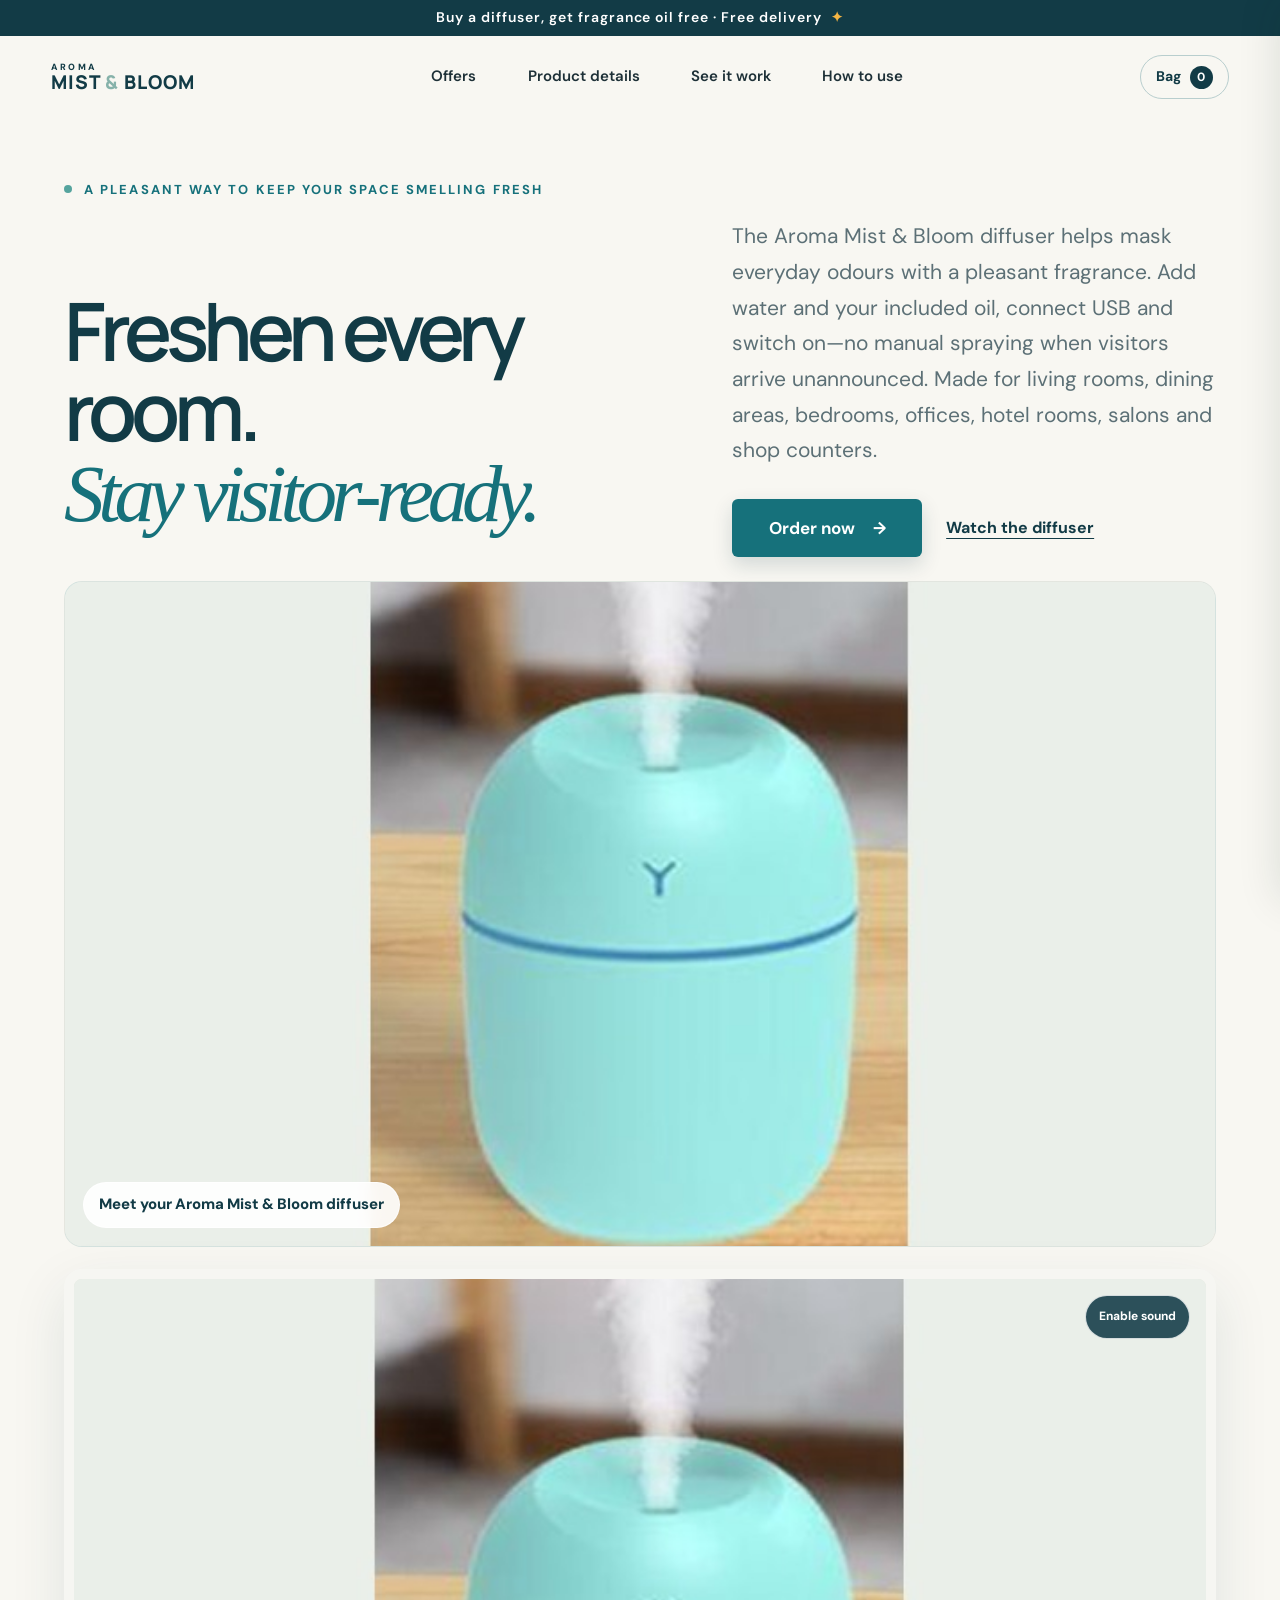
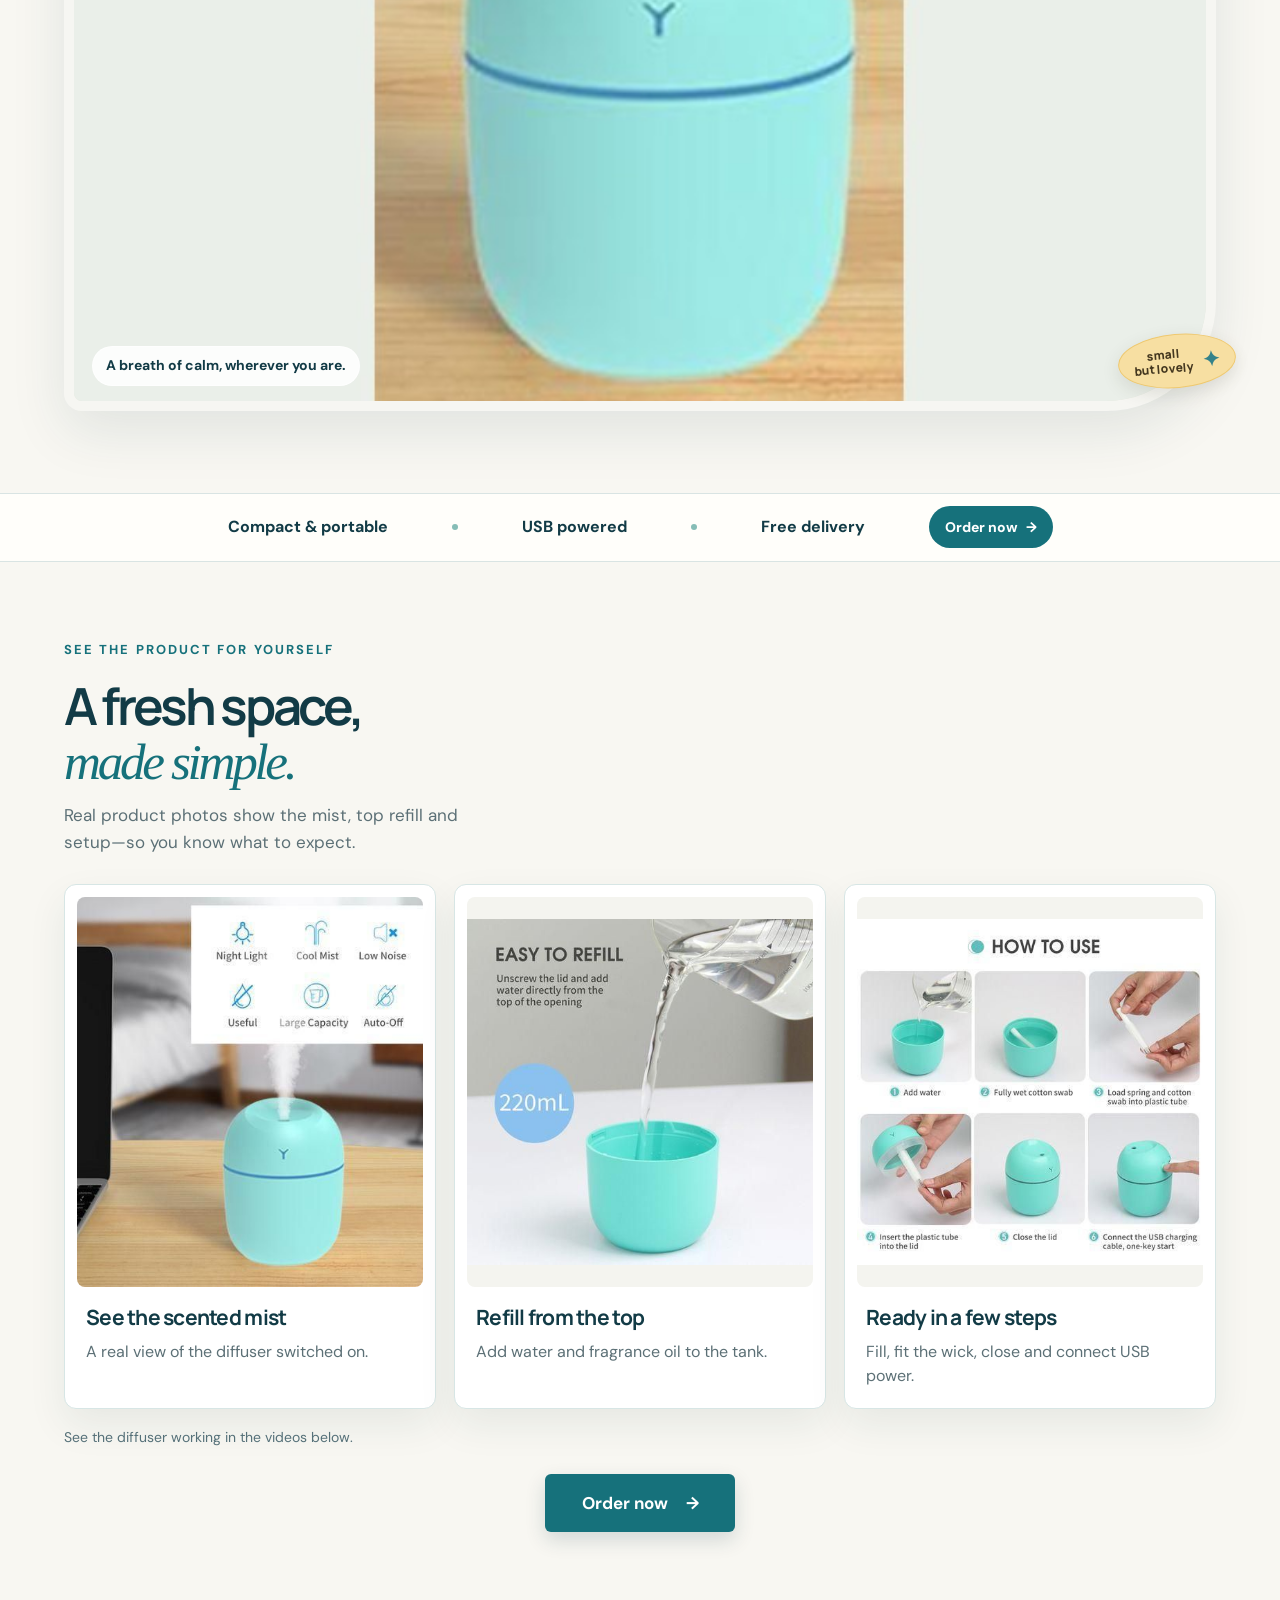
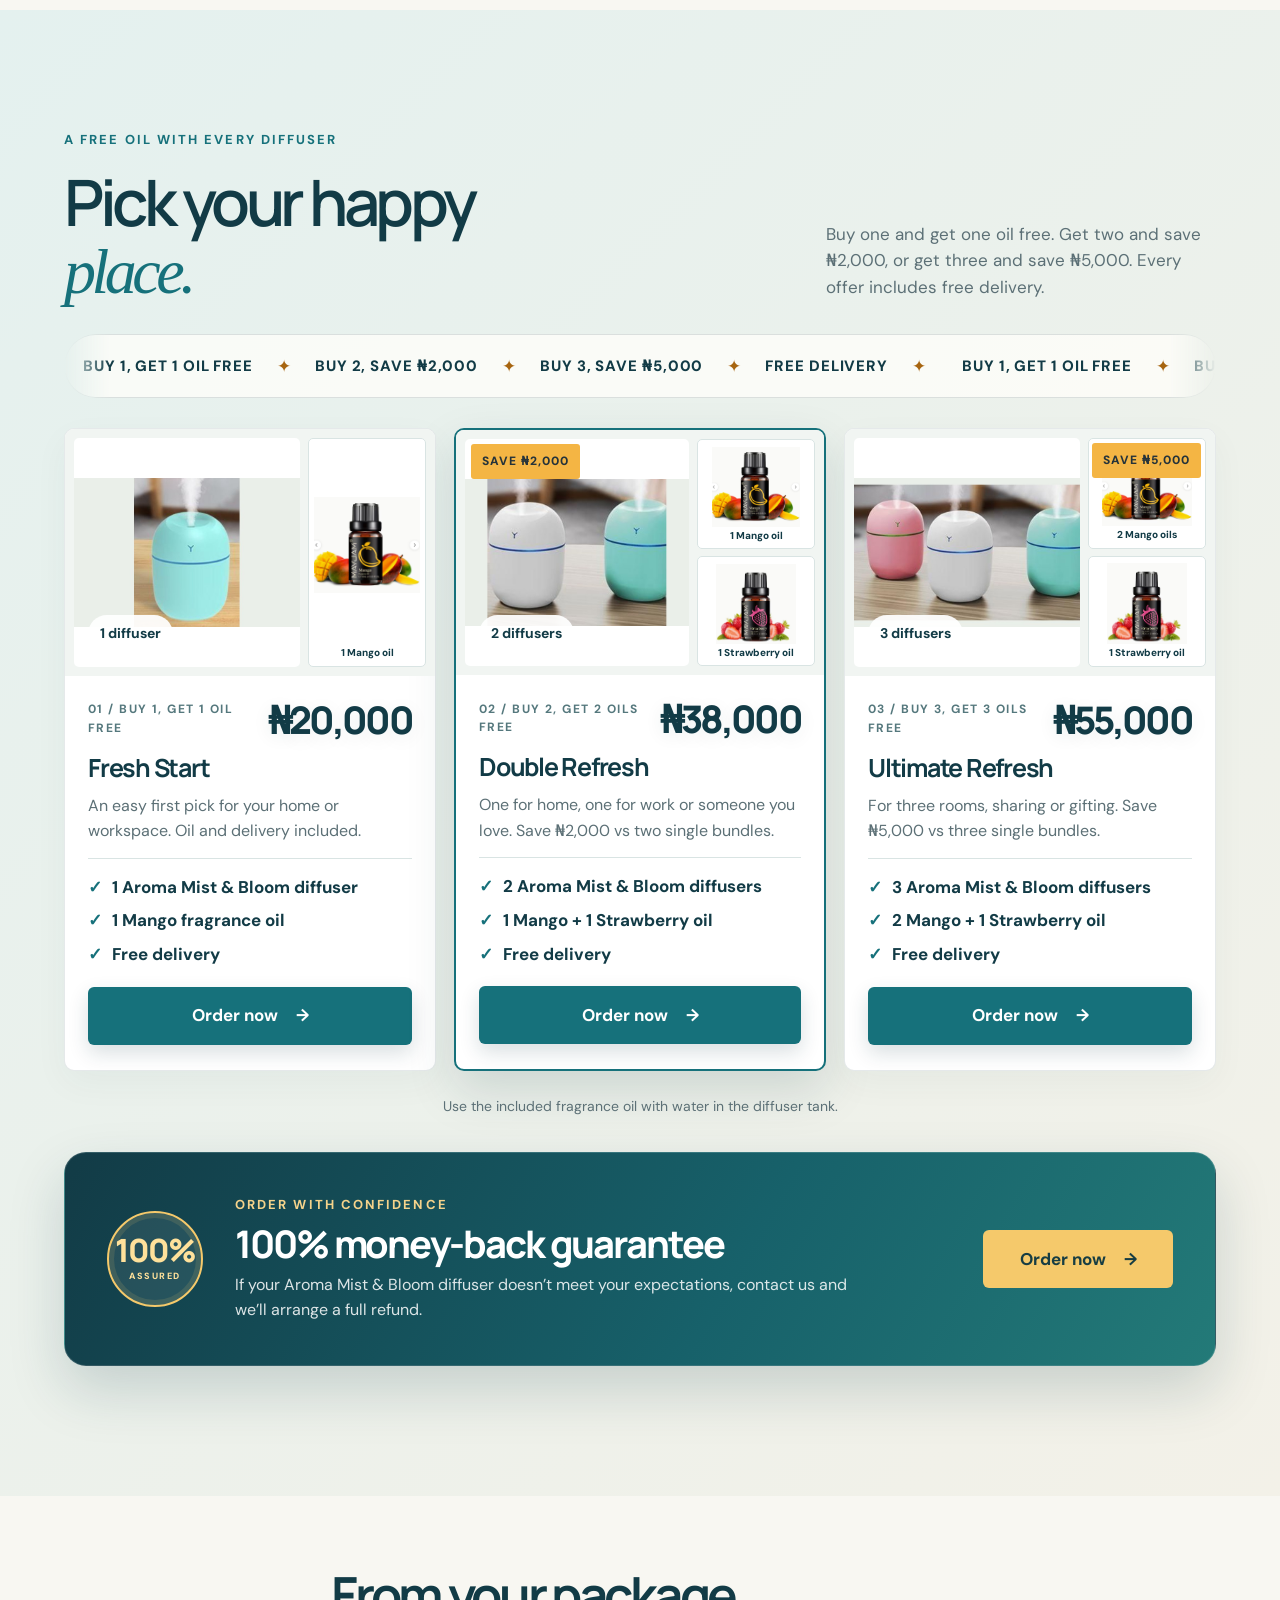
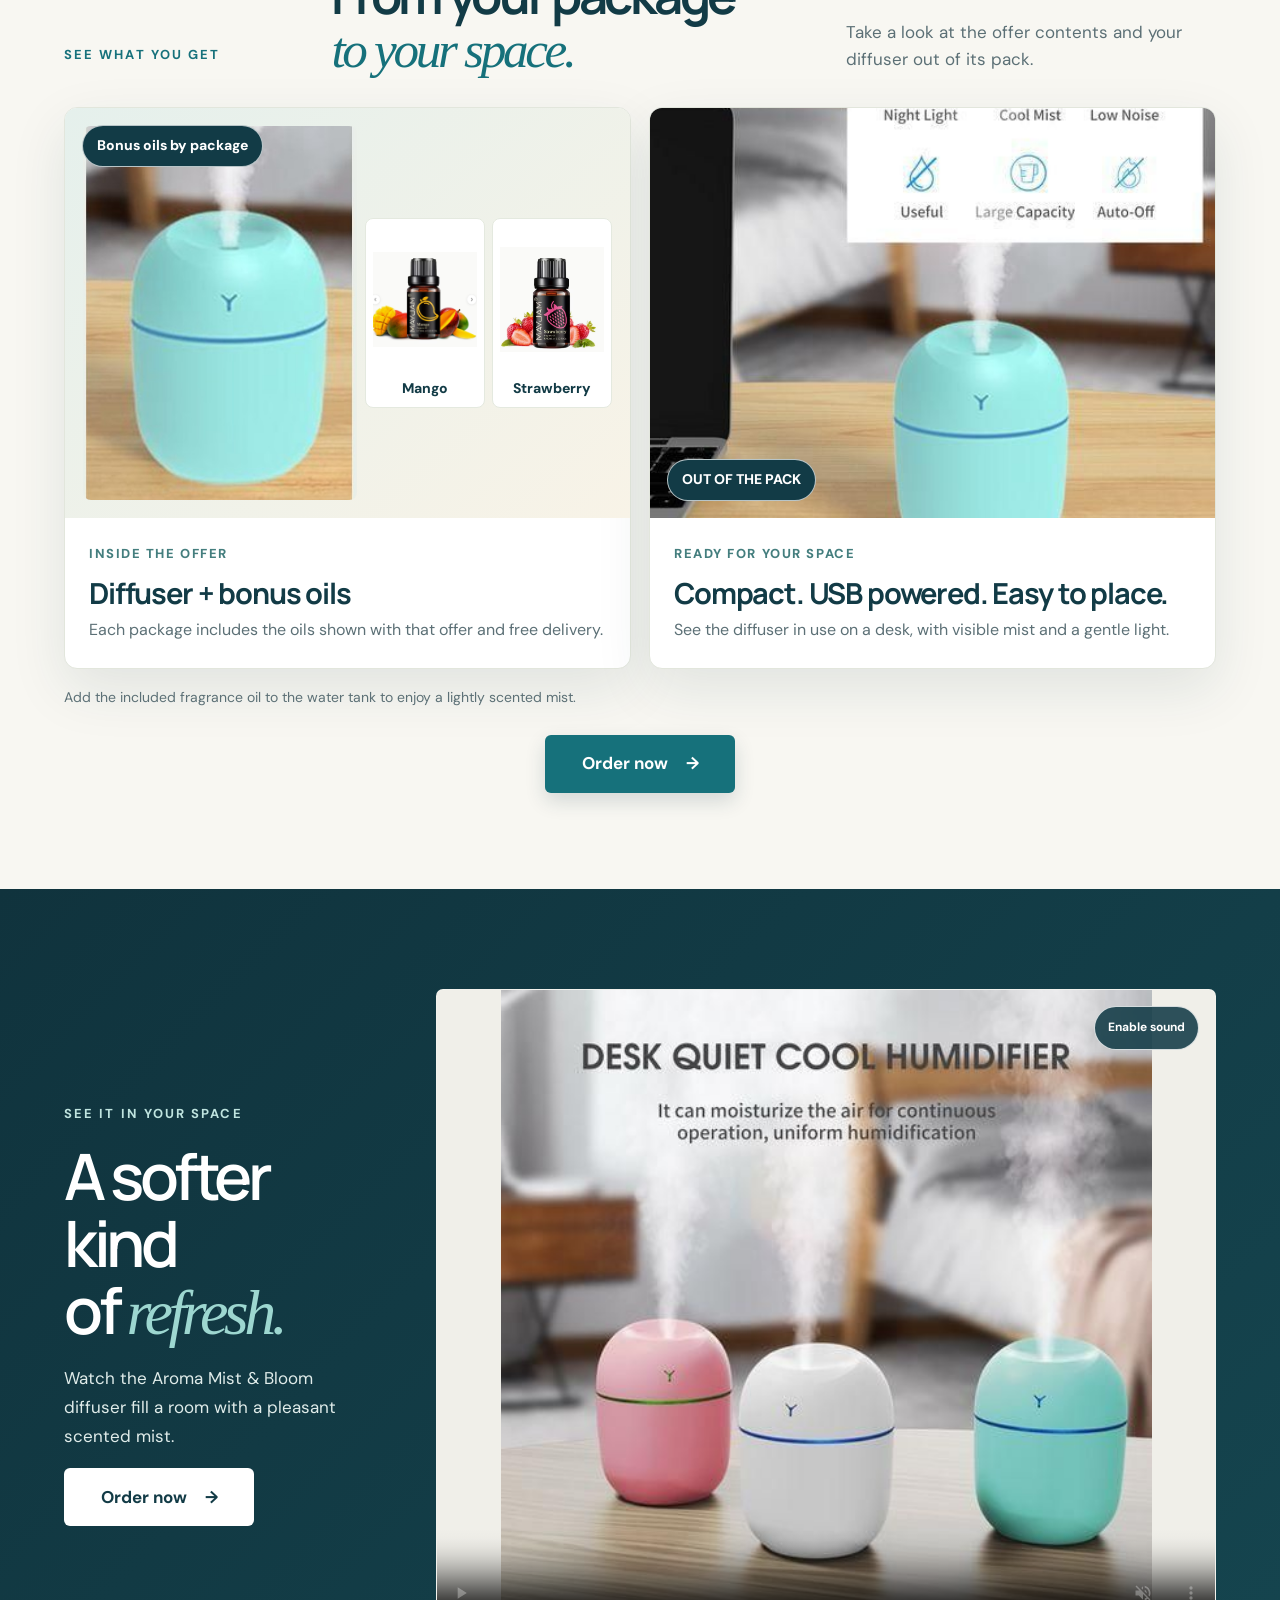
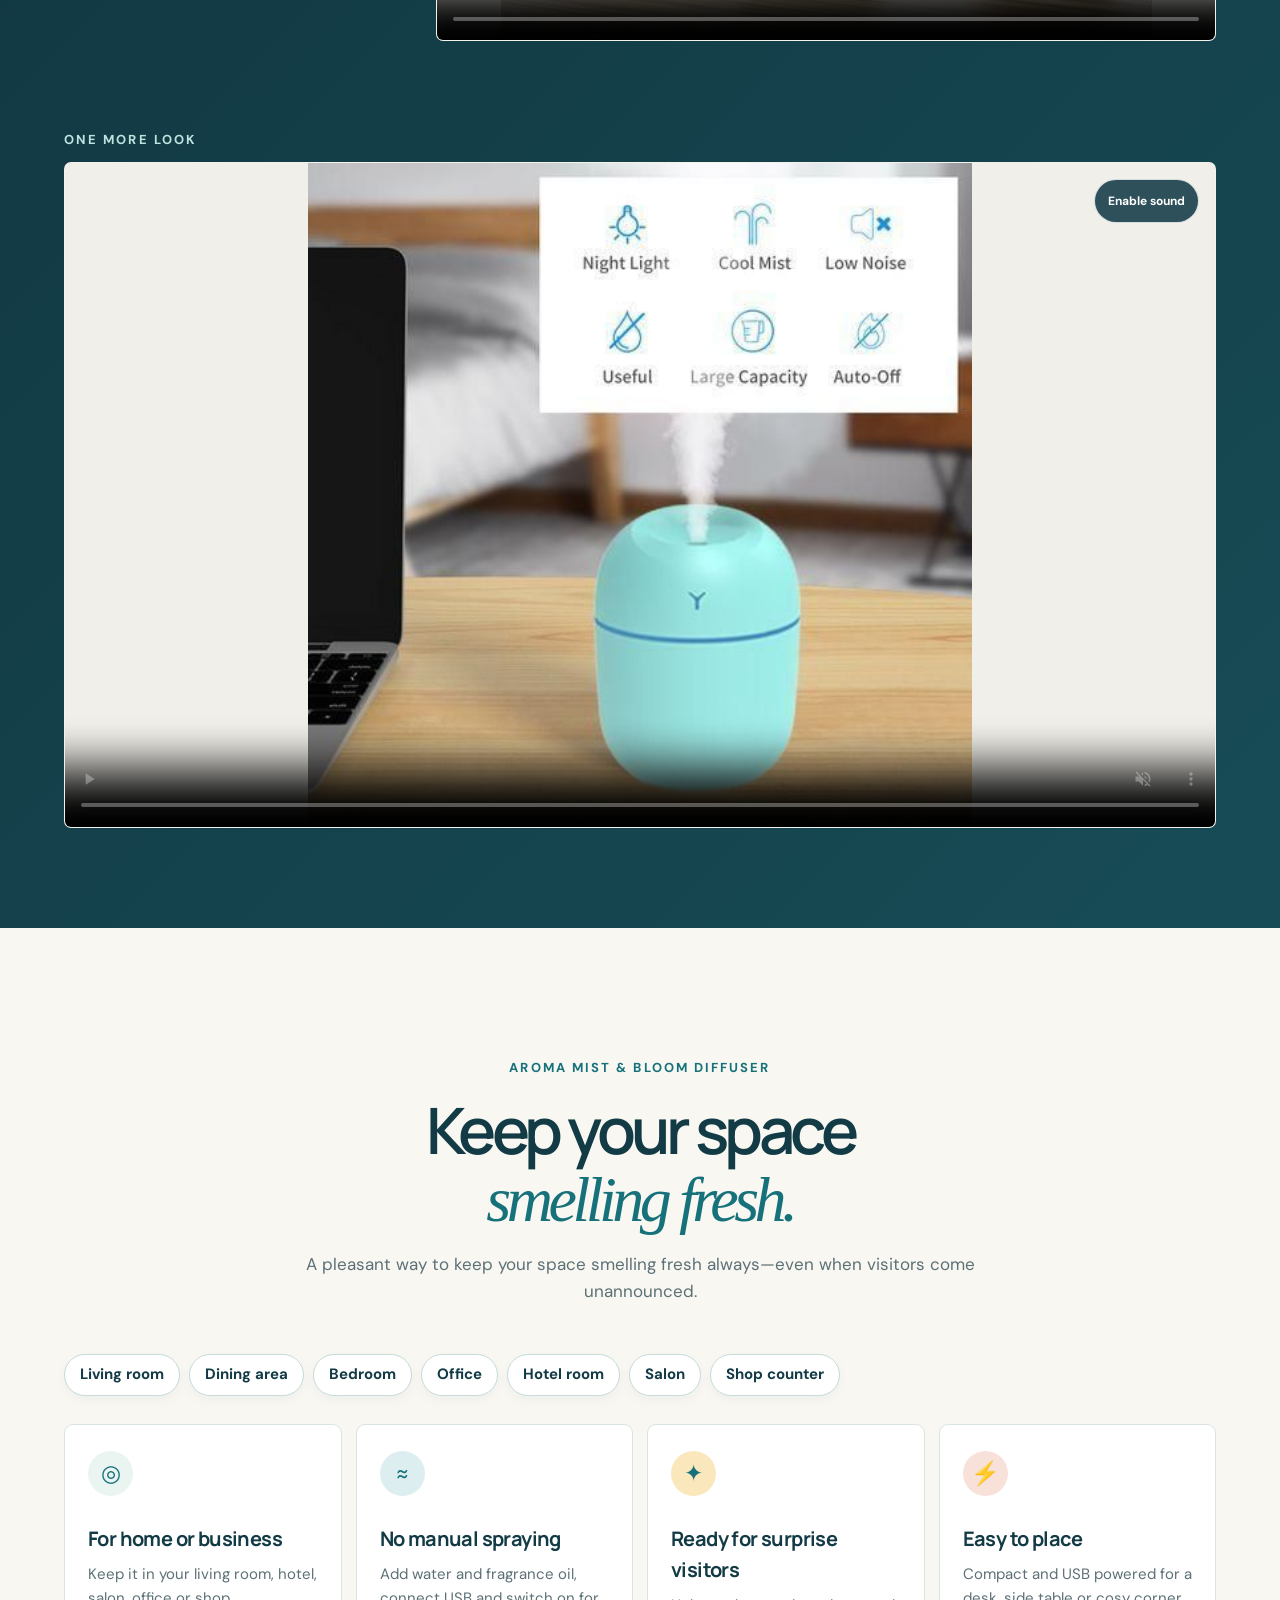
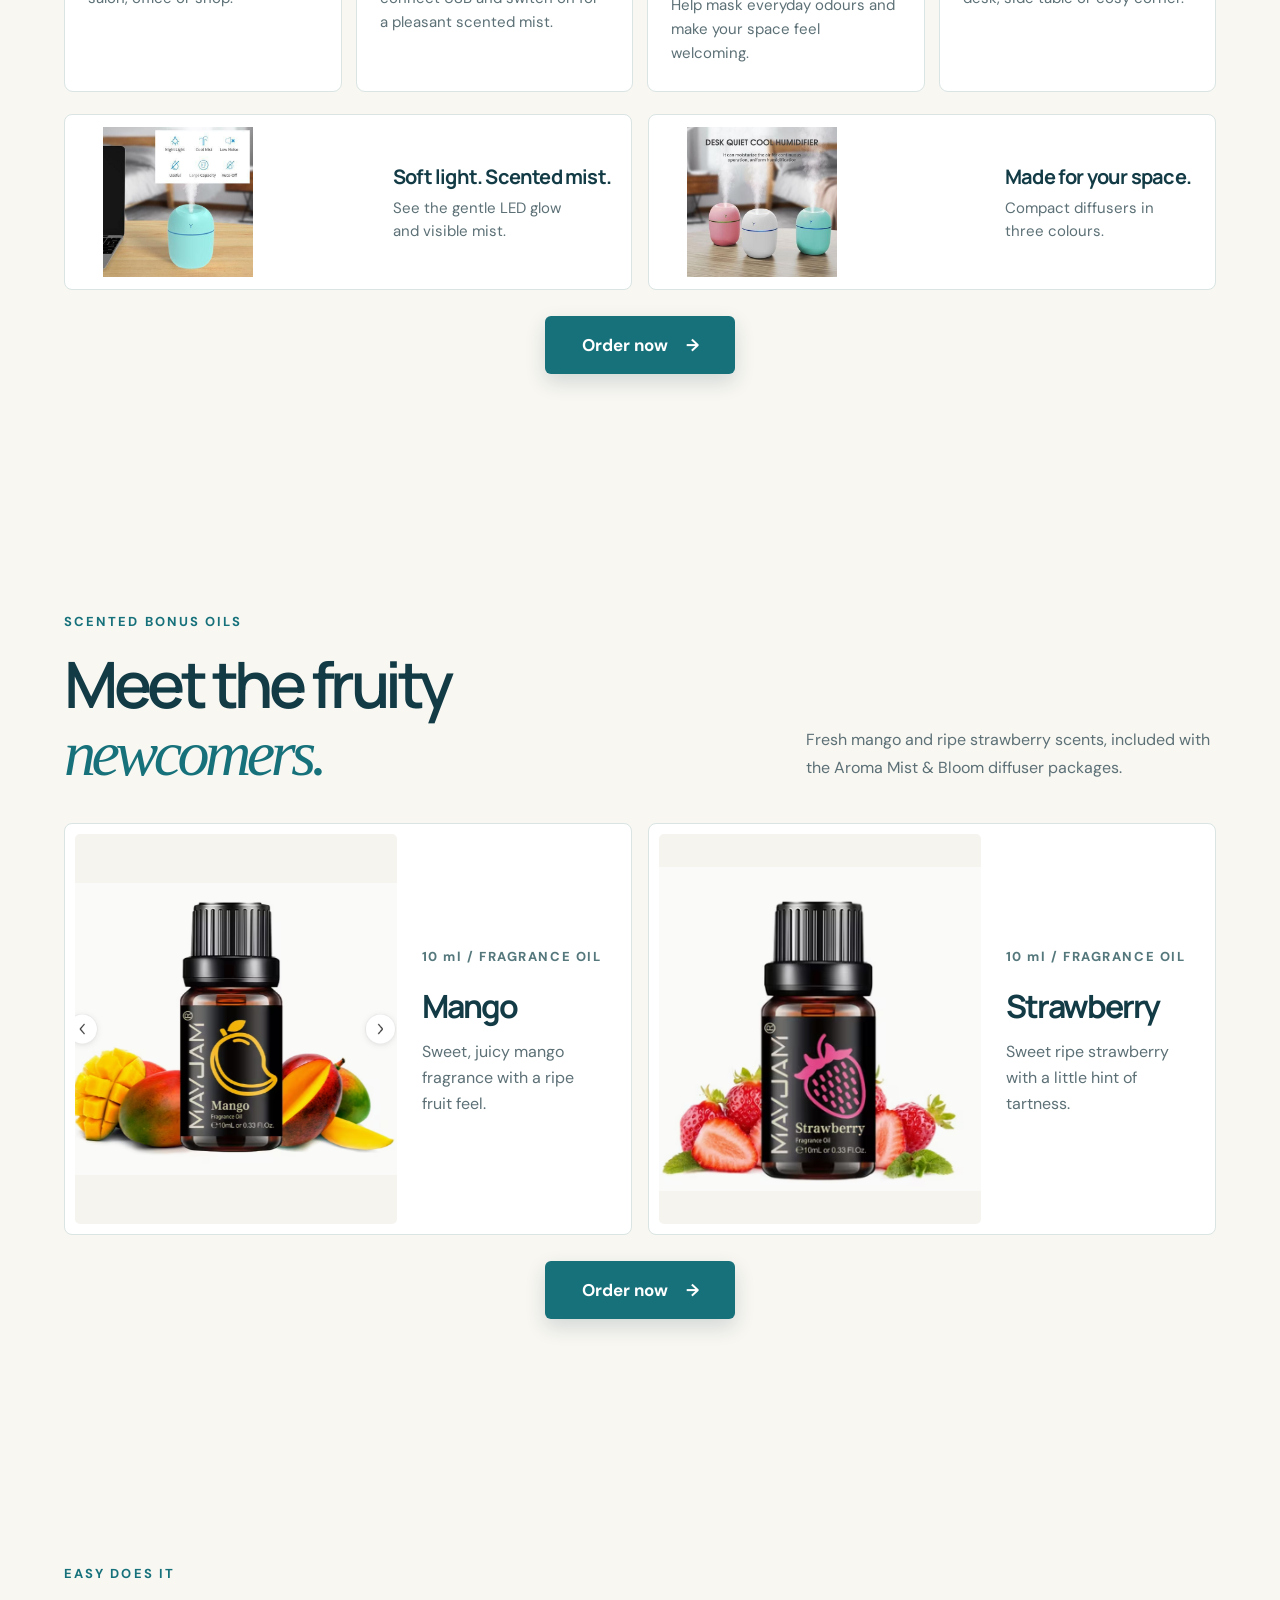
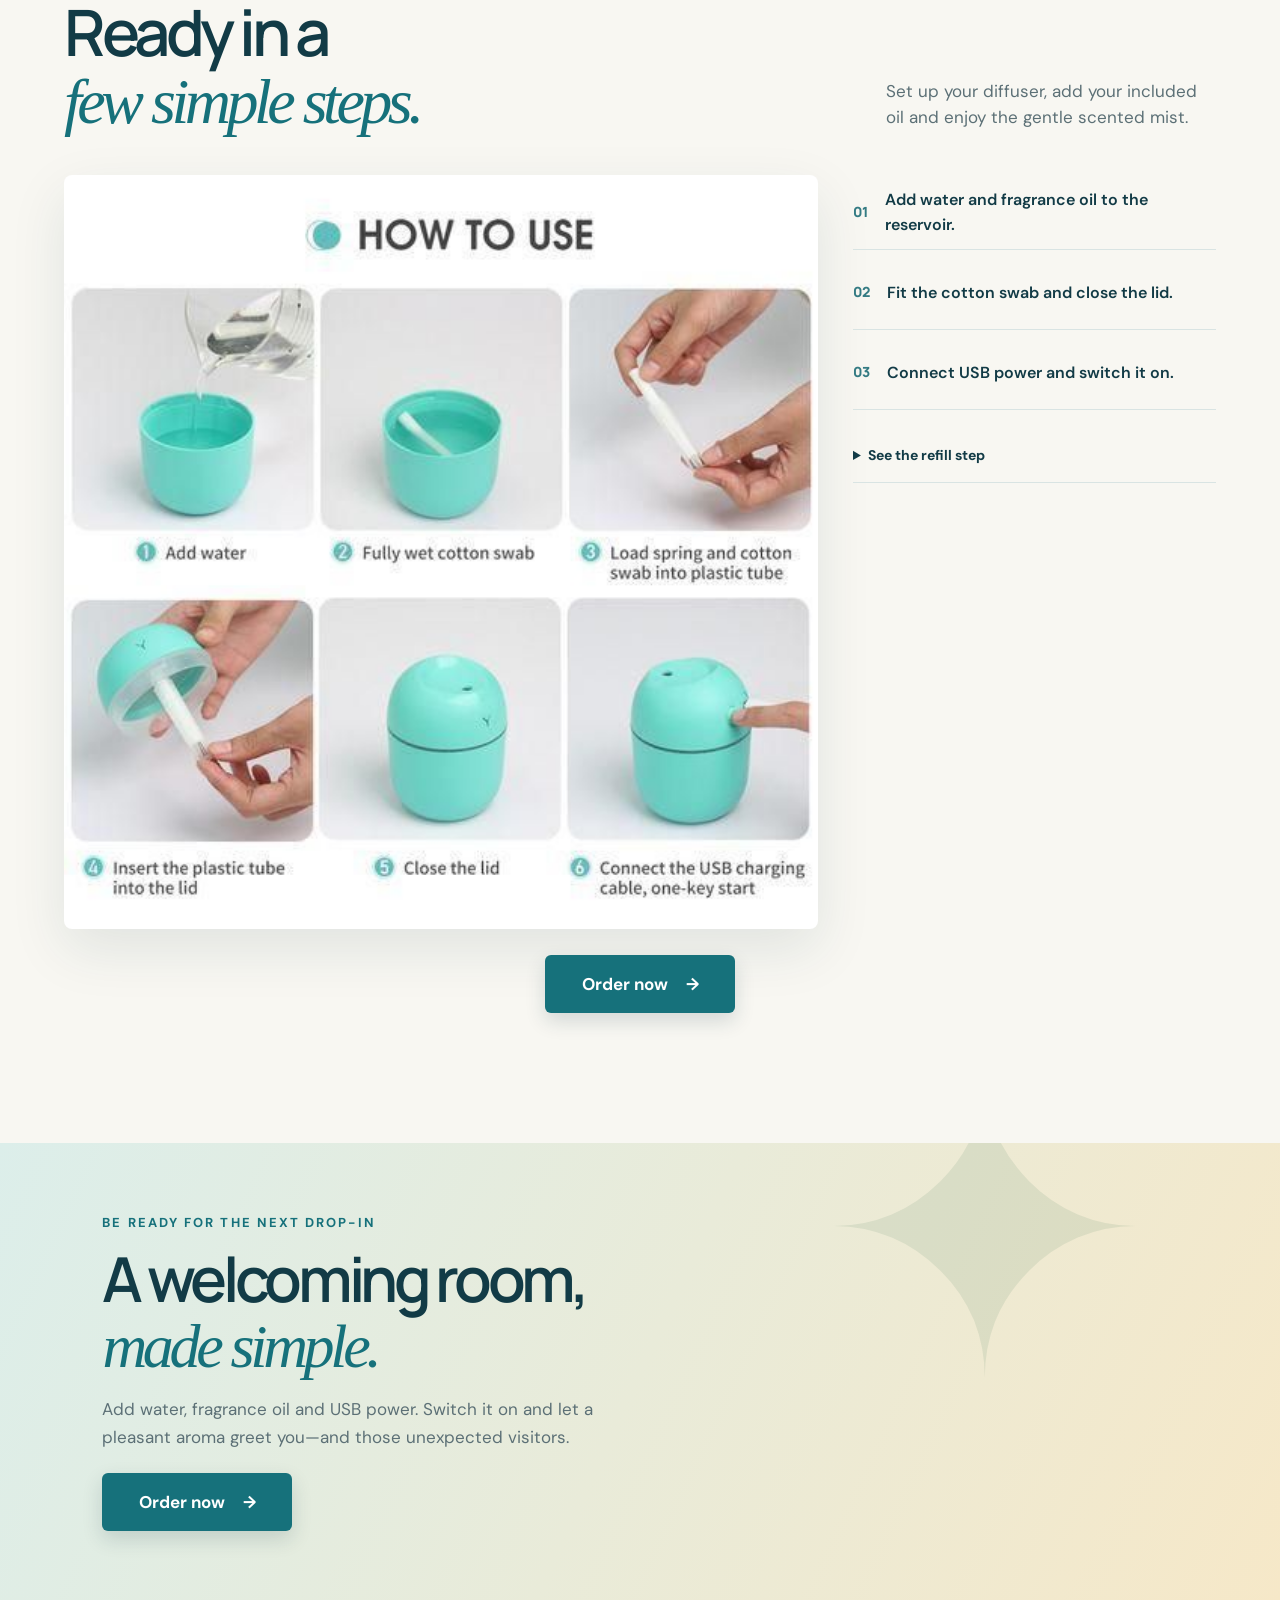
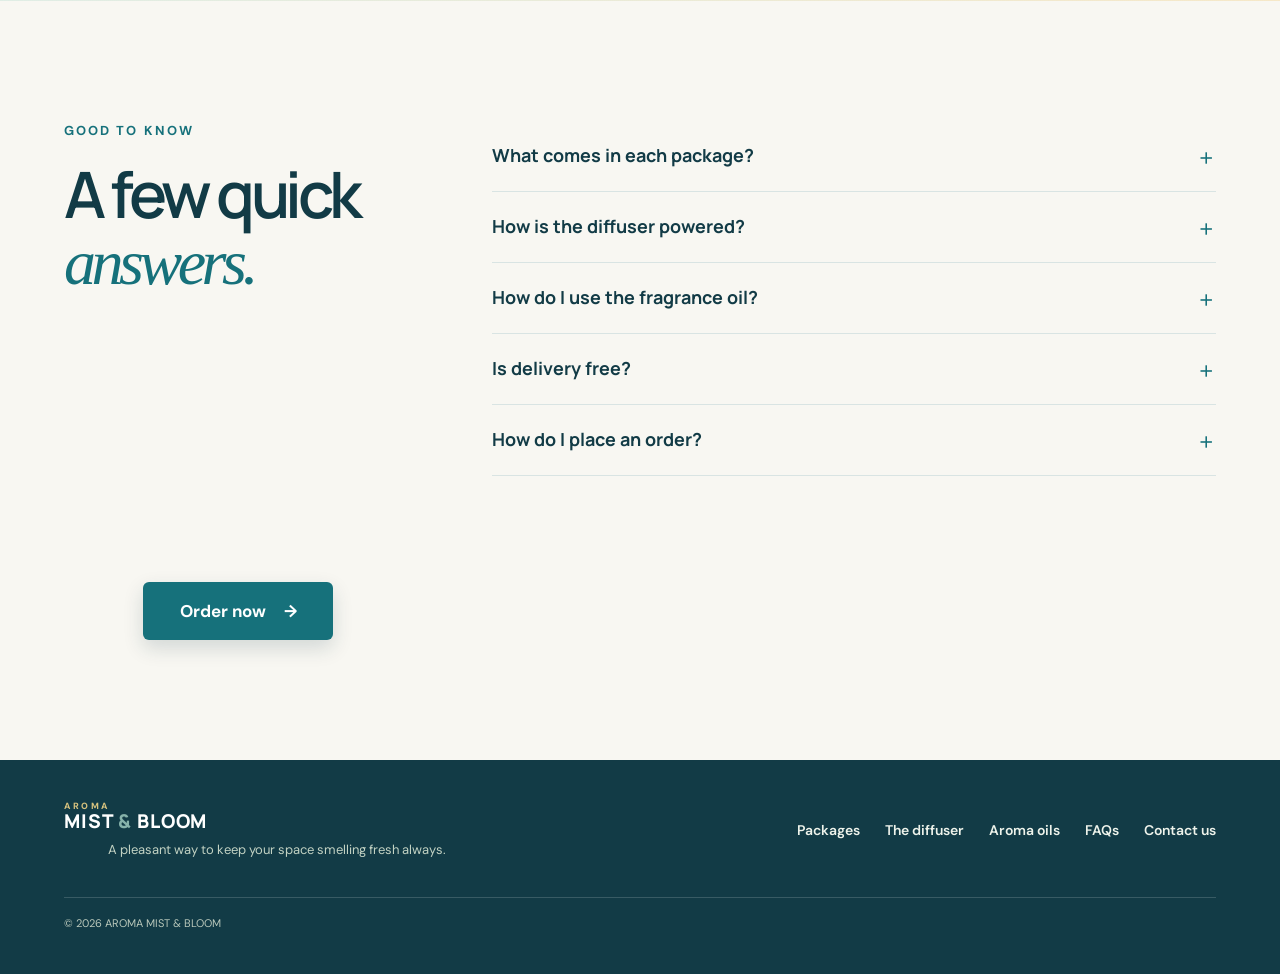
==== commit 426c9f15: "Add animated GIFs for WhatsApp status campaign - Added 01-choose-your-bundle.gif (9038 KB) - Added 0" ====
--- a/index.html
+++ b/index.html
@@ -4,8 +4,8 @@
   <meta charset="utf-8">
   <meta name="viewport" content="width=device-width, initial-scale=1">
   <meta name="theme-color" content="#f7f5ed">
-  <meta name="description" content="Shop the MIST & BLOOM mini USB humidifier with complimentary fragrance oils included according to each package, plus free delivery.">
-  <title>Mini USB Humidifier Offers | MIST & BLOOM</title>
+  <meta name="description" content="A pleasant way to keep your space smelling fresh always. Shop the Aroma Mist & Bloom diffuser with fragrance oils and free delivery.">
+  <title>Aroma Mist &amp; Bloom Diffuser | Freshen Your Space</title>
   <link rel="preconnect" href="https://fonts.googleapis.com">
   <link rel="preconnect" href="https://fonts.gstatic.com" crossorigin>
   <link href="https://fonts.googleapis.com/css2?family=DM+Sans:wght@400;500;600;700&family=Manrope:wght@400;500;600;700;800&display=swap" rel="stylesheet">
@@ -13,7 +13,7 @@
   <script src="script.js" defer></script>
 </head>
 <body>
-  <div class="announcement">Buy a humidifier, get a fragrance oil free · Delivery included <span aria-hidden="true">&#10022;</span></div>
+  <div class="announcement">Buy a diffuser, get fragrance oil free · Free delivery <span aria-hidden="true">&#10022;</span></div>
   <header class="site-header">
       <a class="brand text-brand" href="#home" aria-label="Aroma Mist and Bloom home"><span class="brand-aroma">AROMA</span><span class="brand-name">MIST <i>&amp;</i> BLOOM</span></a>
     <nav class="main-nav" aria-label="Main navigation">
@@ -25,15 +25,15 @@
   <main id="home">
     <section class="hero section-wrap">
       <div class="hero-copy">
-        <p class="eyebrow"><span class="eyebrow-dot"></span> A WELCOMING FEEL, READY ANYTIME</p>
-        <h1>Make every room<br>feel more <em>welcoming.</em></h1>
-        <p class="hero-lede">Sitting room, dining area, bedroom or office—add water and fragrance oil, connect USB and switch on. Enjoy a lightly scented mist that helps mask everyday odours, without hand-spraying when guests are on their way.</p>
-        <div class="hero-actions"><a class="button button-dark section-order-now" href="#packages">Order now <span aria-hidden="true">&#8594;</span></a><a class="text-link" href="#videos">Watch the humidifier</a></div>
+        <p class="eyebrow"><span class="eyebrow-dot"></span> A PLEASANT WAY TO KEEP YOUR SPACE SMELLING FRESH</p>
+        <h1>Freshen every room.<br><em>Stay visitor-ready.</em></h1>
+        <p class="hero-lede">The Aroma Mist &amp; Bloom diffuser helps mask everyday odours with a pleasant fragrance. Add water and your included oil, connect USB and switch on—no manual spraying when visitors arrive unannounced. Made for living rooms, dining areas, bedrooms, offices, hotel rooms, salons and shop counters.</p>
+        <div class="hero-actions"><a class="button button-dark section-order-now" href="#packages">Order now <span aria-hidden="true">&#8594;</span></a><a class="text-link" href="#videos">Watch the diffuser</a></div>
       </div>
       <div class="hero-media-wrap">
-        <figure class="hero-product-photo"><img src="assets/products/package-one.jpg" alt="MIST & BLOOM mini humidifier producing a visible stream of cool mist" fetchpriority="high"><figcaption>Meet your mini USB humidifier</figcaption></figure>
+        <figure class="hero-product-photo"><img src="assets/products/package-one.jpg" alt="Aroma Mist &amp; Bloom diffuser producing a visible stream of scented mist" fetchpriority="high"><figcaption>Meet your Aroma Mist &amp; Bloom diffuser</figcaption></figure>
         <div class="video-frame hero-video-frame">
-          <video class="hero-video" data-autoplay playsinline loop preload="metadata" poster="assets/products/package-one.jpg" aria-label="MIST and BLOOM mini humidifier in use">
+          <video class="hero-video" data-autoplay playsinline loop preload="metadata" poster="assets/products/package-one.jpg" aria-label="Aroma Mist and Bloom diffuser in use">
             <source src="assets/products/humidifier.mp4" type="video/mp4">
           </video>
           <button class="sound-toggle" type="button" aria-label="Enable video sound" hidden>Enable sound</button>
@@ -46,21 +46,21 @@
     <section class="trust-strip" aria-label="Offer highlights"><span>Compact & portable</span><i></i><span>USB powered</span><i></i><span>Free delivery</span><a class="trust-order-now" href="#packages">Order now <span aria-hidden="true">&#8594;</span></a></section>
 
     <section class="customer-proof section-wrap" id="proof" aria-labelledby="proof-title">
-      <div class="proof-heading"><p class="eyebrow">SEE THE PRODUCT FOR YOURSELF</p><h2 id="proof-title">Real product.<br><em>Clear details.</em></h2><p>Look closely at the mist, refill and simple setup before choosing your package.</p></div>
+      <div class="proof-heading"><p class="eyebrow">SEE THE PRODUCT FOR YOURSELF</p><h2 id="proof-title">A fresh space,<br><em>made simple.</em></h2><p>Real product photos show the mist, top refill and setup—so you know what to expect.</p></div>
       <div class="proof-grid">
-        <figure class="proof-card product-proof-card"><img class="proof-product-image" src="assets/products/2.jpg" alt="The mini humidifier producing visible cool mist with its night light" loading="lazy"><figcaption><strong>Visible cool mist + gentle light</strong><span>See the humidifier switched on and in use.</span></figcaption></figure>
-        <figure class="proof-card product-proof-card"><img class="proof-product-image step-proof-image" src="assets/products/4.jpg" alt="Adding water through the humidifier's refill opening" loading="lazy"><figcaption><strong>Easy top refill</strong><span>See how water goes straight into the reservoir.</span></figcaption></figure>
-        <figure class="proof-card product-proof-card"><img class="proof-product-image step-proof-image" src="assets/products/7.jpg" alt="Step-by-step setup for the mini humidifier" loading="lazy"><figcaption><strong>Simple to set up</strong><span>Add water, fit the wick, close and connect USB power.</span></figcaption></figure>
+        <figure class="proof-card product-proof-card"><img class="proof-product-image" src="assets/products/2.jpg" alt="Aroma Mist &amp; Bloom diffuser producing visible mist with a gentle night light" loading="lazy"><figcaption><strong>See the scented mist</strong><span>A real view of the diffuser switched on.</span></figcaption></figure>
+        <figure class="proof-card product-proof-card"><img class="proof-product-image step-proof-image" src="assets/products/4.jpg" alt="Filling the diffuser through its top opening" loading="lazy"><figcaption><strong>Refill from the top</strong><span>Add water and fragrance oil to the tank.</span></figcaption></figure>
+        <figure class="proof-card product-proof-card"><img class="proof-product-image step-proof-image" src="assets/products/7.jpg" alt="Step-by-step setup for the Aroma Mist &amp; Bloom diffuser" loading="lazy"><figcaption><strong>Ready in a few steps</strong><span>Fill, fit the wick, close and connect USB power.</span></figcaption></figure>
       </div>
-      <p class="proof-note">See the humidifier working in the videos below.</p>
+      <p class="proof-note">See the diffuser working in the videos below.</p>
       <div class="section-cta"><a class="button button-dark section-order-now" href="#packages">Order now <span aria-hidden="true">&#8594;</span></a></div>
     </section>
 
     <section class="package-section" id="packages">
       <div class="section-wrap">
-        <div class="package-heading"><div><p class="eyebrow">A FREE OIL WITH EVERY HUMIDIFIER</p><h2>Pick your happy<br><em>place.</em></h2></div><p>Buy one and get one oil free. Get two and save &#8358;2,000, or get three and save &#8358;5,000. Every offer includes free delivery.</p></div>
+        <div class="package-heading"><div><p class="eyebrow">A FREE OIL WITH EVERY DIFFUSER</p><h2>Pick your happy<br><em>place.</em></h2></div><p>Buy one and get one oil free. Get two and save &#8358;2,000, or get three and save &#8358;5,000. Every offer includes free delivery.</p></div>
         <div class="offer-marquee" role="region" aria-label="Bundle offers: buy one and get one oil free; buy two and save 2,000 naira; buy three and save 5,000 naira; free delivery">
-          <p class="sr-only">Buy 1 humidifier, get 1 fragrance oil free. Buy 2, save &#8358;2,000. Buy 3, save &#8358;5,000. Free delivery on all offers.</p>
+          <p class="sr-only">Buy 1 diffuser, get 1 fragrance oil free. Buy 2, save &#8358;2,000. Buy 3, save &#8358;5,000. Free delivery on all offers.</p>
           <div class="marquee-track" aria-hidden="true">
             <div class="marquee-group"><span>BUY 1, GET 1 OIL FREE</span><i>&#10022;</i><span>BUY 2, SAVE &#8358;2,000</span><i>&#10022;</i><span>BUY 3, SAVE &#8358;5,000</span><i>&#10022;</i><span>FREE DELIVERY</span><i>&#10022;</i></div>
             <div class="marquee-group"><span>BUY 1, GET 1 OIL FREE</span><i>&#10022;</i><span>BUY 2, SAVE &#8358;2,000</span><i>&#10022;</i><span>BUY 3, SAVE &#8358;5,000</span><i>&#10022;</i><span>FREE DELIVERY</span><i>&#10022;</i></div>
@@ -68,60 +68,61 @@
         </div>
         <div class="package-grid">
           <article class="package-card">
-            <div class="package-image bundle-visual bundle-fresh"><div class="humidifier-photo"><img src="assets/products/package-one.jpg" alt="One mini humidifier" loading="lazy"><span class="image-count">1 humidifier</span></div><div class="oil-extras"><figure class="oil-extra"><img src="assets/products/mango-oil-product.png" alt="Mango fragrance oil included in this package" loading="lazy"><figcaption>1 Mango oil</figcaption></figure></div></div>
-            <div class="package-info"><div class="package-top"><span class="package-kicker">01 / BUY 1, GET 1 OIL FREE</span><span class="package-price">&#8358;20,000</span></div><h3>Fresh Start</h3><p>An easy first pick for your desk or bedside. Oil and delivery included.</p><ul class="included-list"><li>1 mini humidifier</li><li>1 Mango fragrance oil</li><li>Free delivery</li></ul><button class="button button-dark order-now" type="button" data-order="fresh">Order now <span aria-hidden="true">&#8594;</span></button></div>
+            <div class="package-image bundle-visual bundle-fresh"><div class="humidifier-photo"><img src="assets/products/package-one.jpg" alt="One Aroma Mist & Bloom diffuser" loading="lazy"><span class="image-count">1 diffuser</span></div><div class="oil-extras"><figure class="oil-extra"><img src="assets/products/mango-oil-product.png" alt="Mango fragrance oil included in this package" loading="lazy"><figcaption>1 Mango oil</figcaption></figure></div></div>
+            <div class="package-info"><div class="package-top"><span class="package-kicker">01 / BUY 1, GET 1 OIL FREE</span><span class="package-price">&#8358;20,000</span></div><h3>Fresh Start</h3><p>An easy first pick for your home or workspace. Oil and delivery included.</p><ul class="included-list"><li>1 Aroma Mist &amp; Bloom diffuser</li><li>1 Mango fragrance oil</li><li>Free delivery</li></ul><button class="button button-dark order-now" type="button" data-order="fresh">Order now <span aria-hidden="true">&#8594;</span></button></div>
           </article>
           <article class="package-card package-featured">
-            <div class="package-image bundle-visual bundle-double"><div class="humidifier-photo"><img src="assets/products/package-two.jpg" alt="Two mini humidifiers" loading="lazy"><span class="image-count">2 humidifiers</span></div><div class="oil-extras"><figure class="oil-extra"><img src="assets/products/mango-oil-product.png" alt="Mango fragrance oil" loading="lazy"><figcaption>1 Mango oil</figcaption></figure><figure class="oil-extra"><img src="assets/products/strawberry-oil-product.png" alt="Strawberry fragrance oil" loading="lazy"><figcaption>1 Strawberry oil</figcaption></figure></div><span class="popular-label">SAVE &#8358;2,000</span></div>
-            <div class="package-info"><div class="package-top"><span class="package-kicker">02 / BUY 2, GET 2 OILS FREE</span><span class="package-price">&#8358;38,000</span></div><h3>Double Refresh</h3><p>One for home, one for work or someone you love. Save &#8358;2,000 vs two single bundles.</p><ul class="included-list"><li>2 mini humidifiers</li><li>1 Mango + 1 Strawberry oil</li><li>Free delivery</li></ul><button class="button button-dark order-now" type="button" data-order="double">Order now <span aria-hidden="true">&#8594;</span></button></div>
+            <div class="package-image bundle-visual bundle-double"><div class="humidifier-photo"><img src="assets/products/package-two.jpg" alt="Two Aroma Mist & Bloom diffusers" loading="lazy"><span class="image-count">2 diffusers</span></div><div class="oil-extras"><figure class="oil-extra"><img src="assets/products/mango-oil-product.png" alt="Mango fragrance oil" loading="lazy"><figcaption>1 Mango oil</figcaption></figure><figure class="oil-extra"><img src="assets/products/strawberry-oil-product.png" alt="Strawberry fragrance oil" loading="lazy"><figcaption>1 Strawberry oil</figcaption></figure></div><span class="popular-label">SAVE &#8358;2,000</span></div>
+            <div class="package-info"><div class="package-top"><span class="package-kicker">02 / BUY 2, GET 2 OILS FREE</span><span class="package-price">&#8358;38,000</span></div><h3>Double Refresh</h3><p>One for home, one for work or someone you love. Save &#8358;2,000 vs two single bundles.</p><ul class="included-list"><li>2 Aroma Mist &amp; Bloom diffusers</li><li>1 Mango + 1 Strawberry oil</li><li>Free delivery</li></ul><button class="button button-dark order-now" type="button" data-order="double">Order now <span aria-hidden="true">&#8594;</span></button></div>
           </article>
           <article class="package-card">
-            <div class="package-image bundle-visual bundle-ultimate"><div class="humidifier-photo"><img src="assets/products/package-three.jpg" alt="Three mini humidifiers" loading="lazy"><span class="image-count">3 humidifiers</span></div><div class="oil-extras"><figure class="oil-extra"><img src="assets/products/mango-oil-product.png" alt="Mango fragrance oil" loading="lazy"><figcaption>2 Mango oils</figcaption></figure><figure class="oil-extra"><img src="assets/products/strawberry-oil-product.png" alt="Strawberry fragrance oil" loading="lazy"><figcaption>1 Strawberry oil</figcaption></figure></div><span class="popular-label">SAVE &#8358;5,000</span></div>
-            <div class="package-info"><div class="package-top"><span class="package-kicker">03 / BUY 3, GET 3 OILS FREE</span><span class="package-price">&#8358;55,000</span></div><h3>Ultimate Refresh</h3><p>For three rooms, sharing or gifting. Save &#8358;5,000 vs three single bundles.</p><ul class="included-list"><li>3 mini humidifiers</li><li>2 Mango + 1 Strawberry oil</li><li>Free delivery</li></ul><button class="button button-dark order-now" type="button" data-order="ultimate">Order now <span aria-hidden="true">&#8594;</span></button></div>
+            <div class="package-image bundle-visual bundle-ultimate"><div class="humidifier-photo"><img src="assets/products/package-three.jpg" alt="Three Aroma Mist & Bloom diffusers" loading="lazy"><span class="image-count">3 diffusers</span></div><div class="oil-extras"><figure class="oil-extra"><img src="assets/products/mango-oil-product.png" alt="Mango fragrance oil" loading="lazy"><figcaption>2 Mango oils</figcaption></figure><figure class="oil-extra"><img src="assets/products/strawberry-oil-product.png" alt="Strawberry fragrance oil" loading="lazy"><figcaption>1 Strawberry oil</figcaption></figure></div><span class="popular-label">SAVE &#8358;5,000</span></div>
+            <div class="package-info"><div class="package-top"><span class="package-kicker">03 / BUY 3, GET 3 OILS FREE</span><span class="package-price">&#8358;55,000</span></div><h3>Ultimate Refresh</h3><p>For three rooms, sharing or gifting. Save &#8358;5,000 vs three single bundles.</p><ul class="included-list"><li>3 Aroma Mist &amp; Bloom diffusers</li><li>2 Mango + 1 Strawberry oil</li><li>Free delivery</li></ul><button class="button button-dark order-now" type="button" data-order="ultimate">Order now <span aria-hidden="true">&#8594;</span></button></div>
           </article>
         </div>
-        <p class="package-footnote">Use the included fragrance oil with water in the humidifier tank.</p>
+        <p class="package-footnote">Use the included fragrance oil with water in the diffuser tank.</p>
         <aside class="guarantee-banner" aria-label="100 percent money-back guarantee">
           <div class="guarantee-seal" aria-hidden="true"><span>100%</span><small>ASSURED</small></div>
-          <div class="guarantee-copy"><p class="eyebrow">ORDER WITH CONFIDENCE</p><h2>100% money-back guarantee</h2><p>If your humidifier doesn’t meet your expectations, contact us and we’ll arrange a full refund.</p></div>
+          <div class="guarantee-copy"><p class="eyebrow">ORDER WITH CONFIDENCE</p><h2>100% money-back guarantee</h2><p>If your Aroma Mist &amp; Bloom diffuser doesn’t meet your expectations, contact us and we’ll arrange a full refund.</p></div>
           <a class="button button-dark section-order-now" href="#packages">Order now <span aria-hidden="true">&#8594;</span></a>
         </aside>
       </div>
     </section>
 
     <section class="unboxing-section section-wrap" id="whats-included" aria-labelledby="unboxing-title">
-      <div class="unboxing-heading"><p class="eyebrow">SEE WHAT YOU GET</p><h2 id="unboxing-title">From your package<br><em>to your space.</em></h2><p>Take a look at the offer contents and the humidifier out of its pack.</p></div>
+      <div class="unboxing-heading"><p class="eyebrow">SEE WHAT YOU GET</p><h2 id="unboxing-title">From your package<br><em>to your space.</em></h2><p>Take a look at the offer contents and your diffuser out of its pack.</p></div>
       <div class="unboxing-grid">
-        <article class="unboxing-card contents-card"><div class="unboxing-image contents-visual"><img class="contents-humidifier" src="assets/products/package-one.jpg" alt="Mini humidifier included in the offer" loading="lazy"><div class="contents-oils"><figure><img src="assets/products/mango-oil-product.png" alt="Mango fragrance oil included with one-unit package" loading="lazy"><figcaption>Mango</figcaption></figure><figure><img src="assets/products/strawberry-oil-product.png" alt="Strawberry fragrance oil included in multi-unit packages" loading="lazy"><figcaption>Strawberry</figcaption></figure></div><span class="contents-badge">Bonus oils by package</span></div><div class="unboxing-copy"><span class="unboxing-label">INSIDE THE OFFER</span><h3>Humidifier + bonus oils</h3><p>Each package includes the oils shown with that offer and free delivery.</p></div></article>
-        <article class="unboxing-card outside-card"><div class="unboxing-image"><img src="assets/products/2.jpg" alt="Mini humidifier outside its package, producing cool mist on a desk" loading="lazy"><span class="outside-badge">OUT OF THE PACK</span></div><div class="unboxing-copy"><span class="unboxing-label">READY FOR YOUR SPACE</span><h3>Compact. USB powered. Easy to place.</h3><p>See the mini humidifier in use on a desk, with visible cool mist and its gentle light.</p></div></article>
+        <article class="unboxing-card contents-card"><div class="unboxing-image contents-visual"><img class="contents-humidifier" src="assets/products/package-one.jpg" alt="Aroma Mist & Bloom diffuser included in the offer" loading="lazy"><div class="contents-oils"><figure><img src="assets/products/mango-oil-product.png" alt="Mango fragrance oil included with one-unit package" loading="lazy"><figcaption>Mango</figcaption></figure><figure><img src="assets/products/strawberry-oil-product.png" alt="Strawberry fragrance oil included in multi-unit packages" loading="lazy"><figcaption>Strawberry</figcaption></figure></div><span class="contents-badge">Bonus oils by package</span></div><div class="unboxing-copy"><span class="unboxing-label">INSIDE THE OFFER</span><h3>Diffuser + bonus oils</h3><p>Each package includes the oils shown with that offer and free delivery.</p></div></article>
+        <article class="unboxing-card outside-card"><div class="unboxing-image"><img src="assets/products/2.jpg" alt="Aroma Mist & Bloom diffuser outside its package, producing scented mist" loading="lazy"><span class="outside-badge">OUT OF THE PACK</span></div><div class="unboxing-copy"><span class="unboxing-label">READY FOR YOUR SPACE</span><h3>Compact. USB powered. Easy to place.</h3><p>See the diffuser in use on a desk, with visible mist and a gentle light.</p></div></article>
       </div>
       <p class="unboxing-note">Add the included fragrance oil to the water tank to enjoy a lightly scented mist.</p>
       <div class="section-cta"><a class="button button-dark section-order-now" href="#packages">Order now <span aria-hidden="true">&#8594;</span></a></div>
     </section>
 
     <section class="video-section" id="videos">
-      <div class="section-wrap video-section-inner"><div class="video-section-copy"><p class="eyebrow">SEE IT IN YOUR SPACE</p><h2>A softer kind<br>of <em>refresh.</em></h2><p>Take a closer look at the mini humidifier in action.</p><a class="button button-light section-order-now" href="#packages">Order now <span aria-hidden="true">&#8594;</span></a></div><div class="video-frame demo-frame"><video data-autoplay playsinline controls preload="metadata" poster="assets/products/5.jpg" aria-label="Mini humidifier demonstration"><source src="assets/products/humid2.mp4" type="video/mp4"></video><button class="sound-toggle" type="button" aria-label="Enable video sound" hidden>Enable sound</button></div>
-        <div class="video-extra"><p class="eyebrow">ONE MORE LOOK</p><div class="video-frame extra-demo-frame"><video data-autoplay playsinline controls preload="metadata" poster="assets/products/2.jpg" aria-label="Another view of the mini humidifier"><source src="assets/products/humid3.mp4" type="video/mp4"></video><button class="sound-toggle" type="button" aria-label="Enable video sound" hidden>Enable sound</button></div></div>
+      <div class="section-wrap video-section-inner"><div class="video-section-copy"><p class="eyebrow">SEE IT IN YOUR SPACE</p><h2>A softer kind<br>of <em>refresh.</em></h2><p>Watch the Aroma Mist &amp; Bloom diffuser fill a room with a pleasant scented mist.</p><a class="button button-light section-order-now" href="#packages">Order now <span aria-hidden="true">&#8594;</span></a></div><div class="video-frame demo-frame"><video data-autoplay playsinline controls preload="metadata" poster="assets/products/5.jpg" aria-label="Aroma Mist and Bloom diffuser demonstration"><source src="assets/products/humid2.mp4" type="video/mp4"></video><button class="sound-toggle" type="button" aria-label="Enable video sound" hidden>Enable sound</button></div>
+        <div class="video-extra"><p class="eyebrow">ONE MORE LOOK</p><div class="video-frame extra-demo-frame"><video data-autoplay playsinline controls preload="metadata" poster="assets/products/2.jpg" aria-label="Another view of the Aroma Mist and Bloom diffuser"><source src="assets/products/humid3.mp4" type="video/mp4"></video><button class="sound-toggle" type="button" aria-label="Enable video sound" hidden>Enable sound</button></div></div>
       </div>
     </section>
 
     <section class="section section-wrap benefits-section" id="features">
-      <div class="section-heading"><p class="eyebrow">MADE FOR EVERYDAY SPACES</p><h2>Freshen the feel<br>of <em>your room.</em></h2><p>Keep a little comfort ready in the sitting room, dining area, bedroom or office.</p></div>
+      <div class="section-heading"><p class="eyebrow">AROMA MIST &amp; BLOOM DIFFUSER</p><h2>Keep your space<br><em>smelling fresh.</em></h2><p>A pleasant way to keep your space smelling fresh always—even when visitors come unannounced.</p></div>
+      <div class="room-chips" aria-label="Made for living rooms, dining areas, bedrooms, offices, hotel rooms, salons and shop counters"><span>Living room</span><span>Dining area</span><span>Bedroom</span><span>Office</span><span>Hotel room</span><span>Salon</span><span>Shop counter</span></div>
       <div class="benefit-grid">
-        <article class="benefit-card"><span class="feature-icon" aria-hidden="true">&#9678;</span><h3>Fits the rooms you use</h3><p>Move it between your sitting room, dining area, bedroom or office.</p></article>
-        <article class="benefit-card"><span class="feature-icon mist-icon" aria-hidden="true">&#8776;</span><h3>Mist at the switch</h3><p>Add water and fragrance oil, connect USB and switch on. No repeated hand-spraying needed.</p></article>
-        <article class="benefit-card"><span class="feature-icon" aria-hidden="true">&#10022;</span><h3>Ready for surprise visitors</h3><p>Keep a lightly scented mist ready to help mask everyday room odours.</p></article>
+        <article class="benefit-card"><span class="feature-icon" aria-hidden="true">&#9678;</span><h3>For home or business</h3><p>Keep it in your living room, hotel, salon, office or shop.</p></article>
+        <article class="benefit-card"><span class="feature-icon mist-icon" aria-hidden="true">&#8776;</span><h3>No manual spraying</h3><p>Add water and fragrance oil, connect USB and switch on for a pleasant scented mist.</p></article>
+        <article class="benefit-card"><span class="feature-icon" aria-hidden="true">&#10022;</span><h3>Ready for surprise visitors</h3><p>Help mask everyday odours and make your space feel welcoming.</p></article>
         <article class="benefit-card"><span class="feature-icon" aria-hidden="true">&#9889;</span><h3>Easy to place</h3><p>Compact and USB powered for a desk, side table or cosy corner.</p></article>
       </div>
       <div class="feature-photo-grid">
-        <figure class="feature-photo-card"><img src="assets/products/2.jpg" alt="Mini humidifier with night light and visible cool mist features" loading="lazy"><figcaption><strong>Soft light. Cool mist.</strong><span>See the gentle LED glow and visible mist.</span></figcaption></figure>
-        <figure class="feature-photo-card"><img src="assets/products/5.jpg" alt="Three mini humidifiers in different colours producing mist" loading="lazy"><figcaption><strong>Made for your space.</strong><span>Compact humidifiers in three colours.</span></figcaption></figure>
+        <figure class="feature-photo-card"><img src="assets/products/2.jpg" alt="Aroma Mist & Bloom diffuser with night light and visible scented mist" loading="lazy"><figcaption><strong>Soft light. Scented mist.</strong><span>See the gentle LED glow and visible mist.</span></figcaption></figure>
+        <figure class="feature-photo-card"><img src="assets/products/5.jpg" alt="Three diffusers in different colours producing mist" loading="lazy"><figcaption><strong>Made for your space.</strong><span>Compact diffusers in three colours.</span></figcaption></figure>
       </div>
       <div class="section-cta"><a class="button button-dark section-order-now" href="#packages">Order now <span aria-hidden="true">&#8594;</span></a></div>
     </section>
 
     <section class="fragrance-section section-wrap" id="oils">
-      <div class="fragrance-heading"><div><p class="eyebrow">NEW FRAGRANCE OILS</p><h2>Meet the fruity<br><em>newcomers.</em></h2></div><p>Fresh mango and ripe strawberry scents, in 10 ml bottles. See the oils up close before choosing your humidifier package.</p></div>
+      <div class="fragrance-heading"><div><p class="eyebrow">SCENTED BONUS OILS</p><h2>Meet the fruity<br><em>newcomers.</em></h2></div><p>Fresh mango and ripe strawberry scents, included with the Aroma Mist &amp; Bloom diffuser packages.</p></div>
       <div class="fragrance-grid">
         <article class="fragrance-card"><div class="fragrance-photo"><img src="assets/products/mango-oil-product.png" alt="Mango fragrance oil bottle with fresh mango" loading="lazy"></div><div class="fragrance-copy"><span>10 ml / FRAGRANCE OIL</span><h3>Mango</h3><p>Sweet, juicy mango fragrance with a ripe fruit feel.</p></div></article>
         <article class="fragrance-card"><div class="fragrance-photo"><img src="assets/products/strawberry-oil-product.png" alt="Strawberry fragrance oil bottle with fresh strawberries" loading="lazy"></div><div class="fragrance-copy"><span>10 ml / FRAGRANCE OIL</span><h3>Strawberry</h3><p>Sweet ripe strawberry with a little hint of tartness.</p></div></article>
@@ -130,23 +131,23 @@
     </section>
 
     <section class="how-section section-wrap" id="how-to">
-      <div class="how-heading"><p class="eyebrow">EASY DOES IT</p><h2>Ready in a<br><em>few simple steps.</em></h2><p>Set up your mini humidifier and enjoy the gentle mist.</p></div>
-      <div class="how-content"><img src="assets/products/7.jpg" alt="Illustrated steps for filling and setting up the mini humidifier" loading="lazy"><div class="how-notes"><div><span>01</span><p>Add water to the reservoir.</p></div><div><span>02</span><p>Fit the cotton swab and close the lid.</p></div><div><span>03</span><p>Connect USB power and switch it on.</p></div><details><summary>See the refill step</summary><img src="assets/products/4.jpg" alt="Pouring water into the humidifier reservoir" loading="lazy"></details></div></div>
+      <div class="how-heading"><p class="eyebrow">EASY DOES IT</p><h2>Ready in a<br><em>few simple steps.</em></h2><p>Set up your diffuser, add your included oil and enjoy the gentle scented mist.</p></div>
+      <div class="how-content"><img src="assets/products/7.jpg" alt="Illustrated steps for filling and setting up the Aroma Mist & Bloom diffuser" loading="lazy"><div class="how-notes"><div><span>01</span><p>Add water and fragrance oil to the reservoir.</p></div><div><span>02</span><p>Fit the cotton swab and close the lid.</p></div><div><span>03</span><p>Connect USB power and switch it on.</p></div><details><summary>See the refill step</summary><img src="assets/products/4.jpg" alt="Pouring water into the diffuser reservoir" loading="lazy"></details></div></div>
       <div class="section-cta"><a class="button button-dark section-order-now" href="#packages">Order now <span aria-hidden="true">&#8594;</span></a></div>
     </section>
 
     <section class="last-call"><div><p class="eyebrow">BE READY FOR THE NEXT DROP-IN</p><h2>A welcoming room,<br><em>made simple.</em></h2><p class="last-call-copy">Add water, fragrance oil and USB power. Switch it on and let a pleasant aroma greet you—and those unexpected visitors.</p><a class="button button-dark section-order-now" href="#packages">Order now <span aria-hidden="true">&#8594;</span></a></div><span class="last-call-flower" aria-hidden="true">&#10022;</span></section>
 
     <section class="faq-section section-wrap" id="faq"><div class="faq-heading"><p class="eyebrow">GOOD TO KNOW</p><h2>A few quick<br><em>answers.</em></h2></div><div class="faq-list">
-      <details><summary>What comes in each package?</summary><p>Each package includes the number of mini humidifiers and aroma oil extras listed with that offer.</p></details>
-      <details><summary>How is the humidifier powered?</summary><p>The mini humidifier is USB powered. Use a compatible USB power source.</p></details>
+      <details><summary>What comes in each package?</summary><p>Each package includes the number of Aroma Mist &amp; Bloom diffusers and fragrance oils listed with that offer.</p></details>
+      <details><summary>How is the diffuser powered?</summary><p>The diffuser is USB powered. Use a compatible USB power source.</p></details>
       <details><summary>How do I use the fragrance oil?</summary><p>Add water and the included fragrance oil to the tank, then connect USB power and switch on. Use the amount recommended on the oil bottle.</p></details>
       <details><summary>Is delivery free?</summary><p>Yes. Delivery is free for these packages. We will contact you to confirm your address and delivery arrangements.</p></details>
       <details><summary>How do I place an order?</summary><p>Choose a package, fill in the order form and submit. Your details are sent to MIST &amp; BLOOM directly from the page—no email app needed.</p></details>
     </div><div class="section-cta"><a class="button button-dark section-order-now" href="#packages">Order now <span aria-hidden="true">&#8594;</span></a></div></section>
   </main>
 
-  <footer class="site-footer"><a class="brand text-brand footer-brand" href="#home" aria-label="Aroma Mist and Bloom home"><span class="brand-aroma">AROMA</span><span class="brand-name">MIST <i>&amp;</i> BLOOM</span></a><p>A softer kind of refresh for your everyday space.</p><div class="footer-links"><a href="#packages">Packages</a><a href="#features">The humidifier</a><a href="#oils">Aroma oils</a><a href="#faq">FAQs</a><a href="mailto:abolarinwaibraheem@gmail.com">Contact us</a></div><small>&copy; <span id="year"></span> MIST & BLOOM</small></footer>
+  <footer class="site-footer"><a class="brand text-brand footer-brand" href="#home" aria-label="Aroma Mist and Bloom home"><span class="brand-aroma">AROMA</span><span class="brand-name">MIST <i>&amp;</i> BLOOM</span></a><p>A pleasant way to keep your space smelling fresh always.</p><div class="footer-links"><a href="#packages">Packages</a><a href="#features">The diffuser</a><a href="#oils">Aroma oils</a><a href="#faq">FAQs</a><a href="mailto:abolarinwaibraheem@gmail.com">Contact us</a></div><small>&copy; <span id="year"></span> AROMA MIST &amp; BLOOM</small></footer>
 
   <div class="drawer-backdrop" data-close-cart hidden></div>
   <aside class="cart-drawer" aria-labelledby="cart-title" aria-hidden="true">
@@ -173,7 +174,7 @@
       <button class="button button-dark submit-order" type="submit">Submit order request <span aria-hidden="true">&#8594;</span></button>
       <p class="mail-note">No email app needed. FormSubmit sends your order details to MIST &amp; BLOOM and temporarily stores submissions for up to 30 days.</p>
     </form>
-    <div class="order-ready" hidden><span class="ready-mark" aria-hidden="true">&#10003;</span><h2 tabindex="-1">Order request sent!</h2><p>Your details have been sent to MIST & BLOOM. We’ll contact you to confirm your order and delivery.</p><button class="button button-dark" type="button" data-close-checkout>Back to the store</button></div>
+    <div class="order-ready" hidden><span class="ready-mark" aria-hidden="true">&#10003;</span><h2 tabindex="-1">Order request sent!</h2><p>Your details have been sent to Aroma Mist &amp; Bloom. We’ll contact you to confirm your order and delivery.</p><button class="button button-dark" type="button" data-close-checkout>Back to the store</button></div>
   </dialog>
 </body>
 </html>
--- a/style.css
+++ b/style.css
@@ -781,3 +781,38 @@
   .thank-you-delivery { font-size: 14px; }
   .thank-you-card > .button { width: 100%; margin-top: 20px; }
 }
+
+.thank-you-card { width: min(100%, 960px); grid-template-columns: minmax(0, .92fr) minmax(0, 1.08fr); justify-items: stretch; align-items: stretch; overflow: hidden; padding: 0; text-align: left; }
+.thank-you-visual { position: relative; min-height: 490px; overflow: hidden; background: linear-gradient(145deg, #e1efeb, #f4eddb); }
+.thank-you-visual img { width: 100%; height: 100%; position: absolute; inset: 0; object-fit: cover; object-position: center; }
+.thank-you-free-delivery { position: absolute; left: 20px; bottom: 20px; border: 1px solid rgba(255,255,255,.8); border-radius: 999px; padding: 9px 14px; background: rgba(255,255,255,.93); color: var(--forest); font-size: 12px; font-weight: 800; letter-spacing: .09em; box-shadow: 0 7px 22px rgba(18,59,70,.12); }
+.thank-you-content { align-self: center; display: grid; justify-items: start; padding: clamp(30px, 5vw, 58px); }
+.thank-you-mark { width: 58px; margin: 0 0 20px; }
+.thank-you-content .eyebrow { font-size: 11px; letter-spacing: .13em; }
+.thank-you-content h1 { font-size: clamp(39px, 5vw, 58px); line-height: 1.02; }
+.thank-you-content .thank-you-message { max-width: 430px; font-size: 18px; }
+.thank-you-content .thank-you-reference { justify-self: stretch; margin-top: 19px; }
+.thank-you-content .thank-you-delivery { max-width: 400px; margin: 16px 0 20px; }
+.thank-you-actions { width: 100%; display: grid; gap: 12px; }
+.thank-you-whatsapp { width: 100%; min-height: 56px; justify-content: center; gap: 10px; border-radius: 9px; background: #168c59; color: #fff; font-size: 15px; box-shadow: 0 9px 20px rgba(22,140,89,.18); }
+.thank-you-whatsapp:hover { background: #11784b; }
+.thank-you-whatsapp svg { width: 21px; height: 21px; fill: currentColor; }
+.thank-you-back { justify-self: center; padding: 7px 10px; color: var(--forest-2); font-size: 15px; font-weight: 750; text-decoration: none; }
+.thank-you-back:hover { text-decoration: underline; text-underline-offset: 4px; }
+.thank-you-footer { font-size: 18px; }
+.room-chips { display: flex; flex-wrap: wrap; gap: 9px; margin: -10px 0 28px; }
+.room-chips span { display: inline-flex; align-items: center; min-height: 42px; border: 1px solid #c5dcda; border-radius: 999px; padding: 7px 15px; background: #fff; color: var(--forest); font-size: 15px; font-weight: 700; box-shadow: 0 4px 12px rgba(18,59,70,.04); }
+@media (max-width: 650px) {
+  .thank-you-card { grid-template-columns: 1fr; }
+  .thank-you-visual { min-height: 0; height: 260px; }
+  .thank-you-visual img { object-position: center 58%; }
+  .thank-you-free-delivery { left: 14px; bottom: 14px; }
+  .thank-you-content { padding: 27px 22px 24px; }
+  .thank-you-mark { width: 50px; margin-bottom: 15px; font-size: 27px; }
+  .thank-you-content h1 { font-size: clamp(37px, 10vw, 48px); }
+  .thank-you-content .thank-you-message { font-size: 16px; }
+  .thank-you-content .thank-you-delivery { font-size: 14px; }
+  .thank-you-whatsapp { min-height: 54px; font-size: 14px; }
+  .room-chips { gap: 7px; margin: -8px 0 20px; }
+  .room-chips span { min-height: 38px; padding: 6px 11px; font-size: 13px; }
+}
